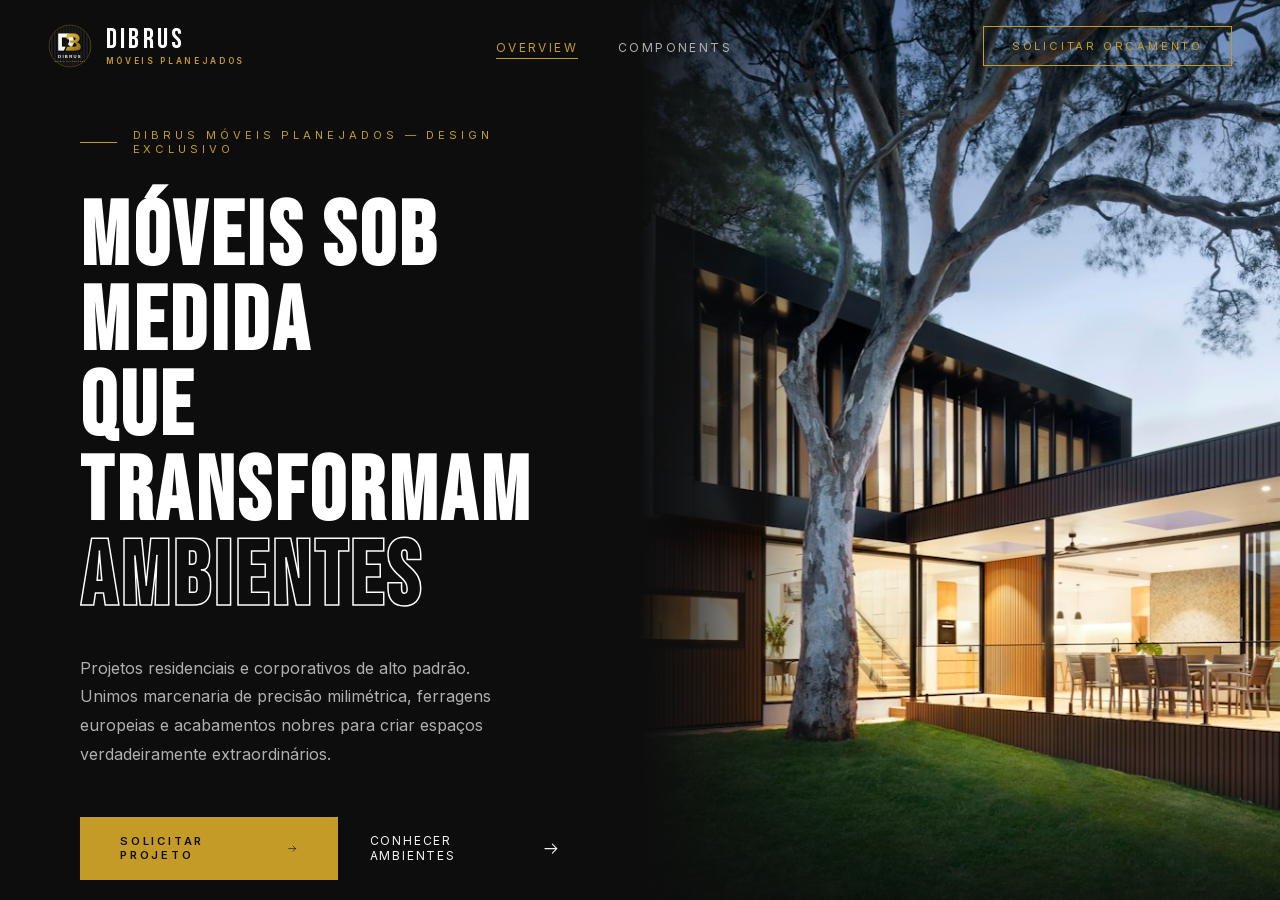
==== index.html @ da1effb1 "Configura index.html e vercel.json para hospedagem na Vercel" ====
<!DOCTYPE html>
<html lang="en">
<head>
<meta charset="utf-8">
<meta name="viewport" content="width=device-width, initial-scale=1.0">
<title>Dibrus Móveis Planejados — Design System</title>
<!-- preview capture: the Overview frame reports once its hero intro has settled
     (tag, title lines, lead and actions fade up by load + 2.5 s; hero photo revealed) -->
<meta name="preview-ready-selector" content="body.ds-overview-ready">
<meta name="preview-ready-after-ms" content="300">
<!-- the Overview's own stylesheets and runtime: Bebas Neue + Playfair Display + Inter,
     the page's styles.css (tokens, nav, sections) and the Iconify runtime -->
<link href="https://fonts.googleapis.com" rel="preconnect">
<link crossorigin="" href="https://fonts.gstatic.com" rel="preconnect">
<link rel="stylesheet" href="assets/overview/assets/css2_13ddf91fdf43.css">
<link rel="stylesheet" href="assets/overview/assets/css/styles.css">
<script src="assets/overview/assets/iconify_654a1ef798a3.js"></script>
<style>
/* ================================================================ catalog shell
   Routing and layout only. The navbar is the Overview's own .nav (styles.css), drawn over the
   frame exactly where the page's fixed nav sits; it takes .scrolled at the page's own 80px. */
html, body { height: 100%; }
body { overflow: hidden; }
#overview-frame { position: fixed; inset: 0; width: 100%; height: 100%; border: 0; display: block; z-index: 0; background: var(--black); }
#ds-nav .nav-links a.is-on { color: var(--gold); }
#ds-nav .nav-links a.is-on::after { width: 100%; }
#ds-nav [aria-disabled="true"] { opacity: .35; pointer-events: none; }
/* the page swaps its link row for a hamburger under 768px; the catalog keeps its two views visible */
@media (max-width: 768px) {
  #ds-nav .nav-links { display: flex; gap: 1.5rem; }
}
@media (max-width: 480px) {
  #ds-nav, #ds-nav.scrolled { padding-left: 1.25rem; padding-right: 1.25rem; }
  #ds-nav .nav-links { gap: 1.1rem; }
  #ds-nav .nav-links a { letter-spacing: .14em; }
}

/* ------------------------------------------------------------ components view
   Scoped to the Components view; the Overview frame is untouched (parked, hidden, behind it).
   Ground: the page's own body (--black) — its principal background; the page has no animated one. */
#view-components { position: fixed; top: var(--ds-navh, 67px); left: 0; right: 0; bottom: 0; z-index: 10; display: none; background: var(--black); }
body.is-components #view-components { display: grid; grid-template-columns: 248px minmax(0, 1fr); }
body.is-components #overview-frame { visibility: hidden; }

/* sidebar: its own dark glass (the scrolled nav's surface) so labels stay legible over any specimen */
#ds-side { position: relative; z-index: 3; min-height: 0; overflow-y: auto; padding: 40px 20px 40px 32px; display: flex; flex-direction: column; gap: 2px;
  background: rgba(13, 13, 13, 0.95); -webkit-backdrop-filter: blur(20px); backdrop-filter: blur(20px);
  border-right: 1px solid rgba(197, 155, 39, 0.1); scrollbar-width: none; }
#ds-side::-webkit-scrollbar { display: none; }
#ds-side .section-tag { margin-bottom: 22px; }
#ds-side a { display: flex; align-items: baseline; gap: 14px; padding: 9px 0; font-size: .7rem; letter-spacing: .2em; text-transform: uppercase;
  color: var(--white-dim); transition: color .3s ease; }
#ds-side a b { font-weight: 400; color: var(--gray-light); font-variant-numeric: tabular-nums; transition: color .3s ease; }
#ds-side a:hover, #ds-side a.is-current, #ds-side a:hover b, #ds-side a.is-current b { color: var(--gold); }

#ds-main { position: relative; min-width: 0; min-height: 0; overflow-y: auto; overflow-x: hidden; padding: 56px clamp(20px, 3.6vw, 56px) 160px; }
#ds-main > .ds-group { max-width: 1180px; }
.ds-group { padding-bottom: 120px; }
.ds-head { margin-bottom: 44px; padding-bottom: 28px; border-bottom: 1px solid rgba(197, 155, 39, 0.15); }
.ds-head .section-title { margin-bottom: 0; }
.ds-sub { display: flex; margin: 56px 0 22px; }
.ds-head + .ds-sub { margin-top: 0; }
.ds-spec { margin: 0 0 64px; }
.ds-spec:last-child { margin-bottom: 0; }
.ds-spec > h3 { margin: 0 0 18px; font-family: var(--display); font-size: 1.3rem; font-weight: 400; letter-spacing: .1em; color: var(--white); }
.ds-meta { display: block; margin-top: 14px; font: 400 11.5px/1.6 ui-monospace, SFMono-Regular, Menlo, monospace; color: var(--gray-light); overflow-wrap: anywhere; }
.ds-meta b { font-weight: 500; color: var(--white-dim); }
.ds-note { margin-top: 8px; max-width: 78ch; font-size: 13px; line-height: 1.65; color: var(--gray-light); }
.ds-note code { font: 11.5px ui-monospace, SFMono-Regular, Menlo, monospace; color: var(--white-dim); }
.ds-row { display: flex; flex-wrap: wrap; align-items: center; gap: 24px 36px; }
.ds-row.ds-top { align-items: flex-start; }
.ds-cell { display: flex; flex-direction: column; align-items: flex-start; gap: 14px; min-width: 0; }
.ds-cell > small { font-size: .6rem; letter-spacing: .25em; text-transform: uppercase; color: var(--gray-light); }
.ds-w-xs { width: 100%; max-width: 300px; }
.ds-w-sm { width: 100%; max-width: 420px; }
.ds-w-md { width: 100%; max-width: 580px; }
.ds-replay { margin-top: 26px; }
.ds-live { position: relative; }

/* specimen contexts: the page's fixed layers are placed inside their specimen box */
#ds-main .nav { position: absolute; z-index: 2; }
#ds-main .mobile-nav { position: absolute; z-index: 1; }
.ds-fit { width: 100vw; }                                   /* zoomed to the column by script */
.ds-herostage { position: relative; }
.ds-navstage { position: relative; height: 150px; overflow: hidden; background: var(--black); box-shadow: inset 0 0 0 1px rgba(197, 155, 39, 0.1); }
.ds-navstage > img { position: absolute; inset: 0; width: 100%; height: 100%; object-fit: cover; }
.ds-barstage { position: relative; background: var(--black); box-shadow: inset 0 0 0 1px rgba(197, 155, 39, 0.1); }
#ds-main .ds-barstage > .nav { position: relative; }
.ds-still, .ds-still * { opacity: 1 !important; transform: none !important; animation: none !important; }
.ds-hold, .ds-hold * { animation-play-state: paused !important; }
.ds-flow { position: static !important; transform: none !important; inset: auto !important; }
.ds-bare { opacity: 1 !important; visibility: visible !important; display: block !important; background: none !important; }

/* typography: role | live sample | declared size */
.ds-type { display: grid; grid-template-columns: 200px minmax(0, 1fr) 210px; gap: 28px; align-items: center; padding: 26px 0; border-top: 1px solid rgba(197, 155, 39, 0.1); }
.ds-type:first-child { border-top: 0; padding-top: 0; }
.ds-type:last-child { border-bottom: 1px solid rgba(197, 155, 39, 0.1); }
.ds-type .role { font-size: 13px; font-weight: 600; color: var(--white); }
.ds-type .face { margin-top: 4px; font-size: 12.5px; line-height: 1.45; color: var(--gray-light); }
.ds-type .ds-meta { margin-top: 6px; font-size: 10.5px; }
.ds-type .sample { min-width: 0; overflow-wrap: anywhere; }
.ds-type .sample > * { margin: 0 !important; }
.ds-type .sample .nav-links, #ds-main .ds-linkstates .nav-links { display: flex; }
.ds-type .sample .marquee-item { padding: 0; }
.ds-type .sample .about-accent { display: block; }
#ds-main .ds-type [data-fit] { font-size: clamp(3rem, 7vw, 7rem); line-height: 1; }
.ds-type .sizes { text-align: right; font: 400 11.5px/1.6 ui-monospace, SFMono-Regular, Menlo, monospace; color: var(--white-dim); }

/* colors: live chip on its surface + label, value, token, use */
.ds-colors { display: grid; grid-template-columns: repeat(auto-fill, minmax(260px, 1fr)); gap: 22px 28px; }
.ds-sw { display: grid; grid-template-columns: 76px minmax(0, 1fr); gap: 14px; align-items: start; }
.ds-chip { position: relative; height: 76px; overflow: hidden; display: grid; place-items: center; background: var(--black); box-shadow: inset 0 0 0 1px rgba(197, 155, 39, 0.15); }
.ds-chip::after { content: ""; position: absolute; inset: 0; box-shadow: inset 0 0 0 1px rgba(197, 155, 39, 0.15); pointer-events: none; }
.ds-chip .fill { position: absolute; inset: 0; }
.ds-chip .edge { position: absolute; inset: 18px; }
.ds-chip img { position: absolute; inset: 0; width: 100%; height: 100%; object-fit: cover; }
.ds-chip .aa { position: relative; font-family: var(--display); font-size: 34px; line-height: 1; letter-spacing: .04em; }
.ds-sw strong, .ds-fam > strong { display: block; font-size: 13px; font-weight: 600; color: var(--white); }
.ds-sw code { display: block; margin-top: 3px; font: 11px/1.5 ui-monospace, SFMono-Regular, Menlo, monospace; color: var(--white-dim); overflow-wrap: anywhere; }
.ds-sw code.tok { color: var(--gold); }
.ds-sw p { margin-top: 4px; font-size: 12px; line-height: 1.5; color: var(--gray-light); }
.ds-fam { margin-bottom: 30px; }
.ds-fam > strong { margin-bottom: 12px; }
.ds-states { display: grid; grid-template-columns: repeat(auto-fill, minmax(170px, 1fr)); gap: 16px; }
.ds-state { display: flex; flex-direction: column; gap: 6px; min-width: 0; }
.ds-state small { font-size: .6rem; letter-spacing: .25em; text-transform: uppercase; color: var(--gray-light); }
.ds-state code { font: 11px/1.5 ui-monospace, SFMono-Regular, Menlo, monospace; color: var(--white-dim); overflow-wrap: anywhere; }
.ds-state .ds-chip { height: 84px; }

/* backgrounds */
.ds-window { height: 300px; box-shadow: inset 0 0 0 1px rgba(197, 155, 39, 0.15); }
#ds-main .ds-bgspec { position: relative; height: 380px !important; min-height: 0 !important; padding: 0 !important; margin: 0; overflow: hidden !important; }

/* surfaces */
#ds-main .ds-tiles .service-card { height: 150px; }

/* icons: five to a row, identifier under each, source size and colour */
.ds-icons { display: grid; grid-template-columns: repeat(5, minmax(0, 1fr)); gap: 36px 18px; }
.ds-icon { display: flex; flex-direction: column; align-items: center; gap: 14px; text-align: center; min-width: 0; }
.ds-icon .stage-i { height: 48px; display: grid; place-items: center; }
.ds-icon code { font: 11px/1.45 ui-monospace, SFMono-Regular, Menlo, monospace; color: var(--white-dim); overflow-wrap: anywhere; }
.ds-icon code i { display: block; margin-top: 2px; font-style: normal; color: var(--gray-light); }

/* motion */
.ds-ease { display: grid; grid-template-columns: repeat(2, minmax(0, 1fr)); gap: 0 32px; }
.ds-ease > div { display: grid; grid-template-columns: 64px minmax(0, 1fr); gap: 18px; align-items: center; padding: 20px 0; border-top: 1px solid rgba(197, 155, 39, 0.1); }
.ds-ease svg { width: 64px; height: 64px; overflow: visible; }
.ds-ease strong { display: block; font-size: 13px; font-weight: 600; color: var(--white); }
.ds-ease code { display: block; margin-top: 3px; font: 11px/1.5 ui-monospace, SFMono-Regular, Menlo, monospace; color: var(--gold); overflow-wrap: anywhere; }
.ds-ease p { margin-top: 4px; font-size: 12px; line-height: 1.5; color: var(--gray-light); }
.ds-revealstage { padding: 40px 0 8px; border-top: 1px solid rgba(197, 155, 39, 0.1); }

/* forced states: the source's own :hover / :focus declarations, pinned for comparison */
#ds-main .btn-primary.ds-hover::before { transform: translateX(0); }
#ds-main .btn-outline.ds-hover { color: var(--gold); }
#ds-main .btn-outline.ds-hover .iconify { transform: translateX(4px); }
#ds-main .nav-cta.ds-hover { background: var(--gold); color: var(--black); }
#ds-main .btn-submit.ds-hover { background: var(--gold-dark); }
#ds-main .footer-socials a.ds-hover { border-color: var(--gold); color: var(--gold); background: rgba(197, 155, 39, 0.05); }
#ds-main .team-card-socials a.ds-hover { color: var(--gold); }
#ds-main .nav-links a.ds-hover { color: var(--gold); }
#ds-main .nav-links a.ds-hover::after { width: 100%; }
#ds-main .form-group input.ds-focus { border-bottom-color: var(--gold); }

/* navigation */
#ds-main .ds-burger .nav-hamburger { display: flex; }
.ds-phone { position: relative; width: 100%; max-width: 360px; height: 560px; overflow: hidden; background: var(--black); box-shadow: inset 0 0 0 1px rgba(197, 155, 39, 0.15); }
/* the page's own <=768px rules, applied inside the phone frame */
#ds-main .ds-phone .nav { padding: 1.25rem 1.5rem; }
#ds-main .ds-phone .nav-links, #ds-main .ds-phone .nav-cta { display: none; }
#ds-main .ds-phone .nav-hamburger { display: flex; }
#ds-main .ds-phone .mobile-nav a { font-size: 2rem; }

/* cards, data, media */
.ds-teamground { background: var(--black-light); padding: 40px; }
#ds-main .ds-stack { padding-top: 2rem; }
#ds-main .ds-framed { padding: 0 20px 20px 0; }
#ds-main .ds-bleed { margin-left: calc(-1 * clamp(20px, 3.6vw, 56px)); margin-right: calc(-1 * clamp(20px, 3.6vw, 56px)); }

@media (max-width: 1100px) {
  .ds-type { grid-template-columns: 170px minmax(0, 1fr); }
  .ds-type .sizes { grid-column: 2; text-align: left; }
}
@media (max-width: 767px) {
  body.is-components #view-components { grid-template-columns: minmax(0, 1fr); grid-template-rows: auto minmax(0, 1fr); }
  #ds-side { flex-direction: row; align-items: center; gap: 22px; overflow-x: auto; overflow-y: hidden; padding: 14px 16px;
    border-right: 0; border-bottom: 1px solid rgba(197, 155, 39, 0.1); }
  #ds-side .section-tag { display: none; }
  #ds-side a { flex: 0 0 auto; padding: 2px 0; white-space: nowrap; }
  #ds-main { padding: 32px 16px 120px; }
  #ds-main .ds-bleed { margin-left: -16px; margin-right: -16px; }
  .ds-group { padding-bottom: 88px; }
  .ds-type { grid-template-columns: minmax(0, 1fr); gap: 10px; }
  .ds-type .sizes { grid-column: auto; }
  .ds-colors { grid-template-columns: minmax(0, 1fr); }
  .ds-icons { grid-template-columns: repeat(3, minmax(0, 1fr)); }
  .ds-ease { grid-template-columns: minmax(0, 1fr); }
  .ds-window { height: 220px; }
  #ds-main .ds-bgspec { height: 260px !important; }
  .ds-teamground { padding: 24px 16px; }
}
</style>
</head>
<body>

<!-- navigation: the Overview's own .nav (logo, link row, CTA); its links route the two views -->
<nav class="nav" id="ds-nav">
<a class="nav-logo" href="#overview" data-ds-goto="">
<img src="assets/overview/assets/images/dibrus-emblem.svg" alt="Dibrus Logo" class="nav-logo-emblem"/>
<span class="nav-logo-text">
<span class="nav-logo-title">DIBRUS</span>
<span class="nav-logo-sub">Móveis Planejados</span>
</span>
</a>
<ul class="nav-links">
<li><a class="ds-link" id="nav-overview" href="#overview">Overview</a></li>
<li><a class="ds-link" id="nav-components" href="#components">Components</a></li>
</ul>
<a class="nav-cta" href="#overview" data-ds-goto="booking">Solicitar Orçamento</a>
</nav>

<iframe id="overview-frame" title="Overview" src="assets/overview/design-system.html"></iframe>

<div id="view-components">
<aside id="ds-side">
<div class="section-tag"><span class="section-tag-line"></span><span class="section-tag-text">Components</span></div>
<a href="#components-typography"><b>01</b>Typography</a>
<a href="#components-colors"><b>02</b>Colors</a>
<a href="#components-backgrounds"><b>03</b>Backgrounds</a>
<a href="#components-surfaces"><b>04</b>Surfaces</a>
<a href="#components-icons"><b>05</b>Icons</a>
<a href="#components-motion"><b>06</b>Motion</a>
<a href="#components-actions"><b>07</b>Actions</a>
<a href="#components-navigation"><b>08</b>Navigation</a>
<a href="#components-forms"><b>09</b>Inputs and forms</a>
<a href="#components-cards"><b>10</b>Cards</a>
<a href="#components-data"><b>11</b>Data display</a>
<a href="#components-media"><b>12</b>Media</a>
<a href="#components-content"><b>13</b>Content groups</a>
</aside>
<main id="ds-main">

<!-- ============================================================ 01 typography -->
<section class="ds-group" id="components-typography">
<div class="ds-head"><div class="section-tag"><span class="section-tag-line"></span><span class="section-tag-text">Foundations · 01</span></div><h2 class="section-title">TYPOGRAPHY</h2></div>
<div class="ds-types">
<div class="ds-type"><div><div class="role">Watermark wide</div><div class="face">Bebas Neue · 400</div><code class="ds-meta">.testimonial-bg-text · rgba(197,155,39,.03)</code></div><div class="sample"><div class="testimonial-bg-text ds-flow" data-fit>DIBRUS</div></div><div class="sizes">20vw | 25vw | 30vw</div></div>
<div class="ds-type"><div><div class="role">Watermark</div><div class="face">Bebas Neue · 400</div><code class="ds-meta">.about-accent · rgba(197,155,39,.06)</code></div><div class="sample"><div class="about-accent ds-flow">DB</div></div><div class="sizes">10rem</div></div>
<div class="ds-type"><div><div class="role">Display 1</div><div class="face">Bebas Neue · 400</div><code class="ds-meta">.hero-title span · line-height .95 · tracking .04em</code></div><div class="sample"><h1 class="hero-title ds-still"><span>DIBRUS MÓVEIS</span></h1></div><div class="sizes">clamp(3.5rem, 7vw, 7rem) | clamp(2.2rem, 10vw, 2.8rem) | 2rem</div></div>
<div class="ds-type"><div><div class="role">Display outline</div><div class="face">Bebas Neue · 400 · stroke</div><code class="ds-meta">.hero-title .title-stroke · -webkit-text-stroke 1.5px var(--white)</code></div><div class="sample"><h1 class="hero-title ds-still"><span class="title-stroke">PLANEJADOS</span></h1></div><div class="sizes">clamp(3.5rem, 7vw, 7rem) | clamp(2.2rem, 10vw, 2.8rem) | 2rem</div></div>
<div class="ds-type"><div><div class="role">Heading 1</div><div class="face">Bebas Neue · 400 + Playfair Display italic · 400</div><code class="ds-meta">.section-title · .italic</code></div><div class="sample"><h2 class="section-title">LOREM <span class="italic">Ipsum</span> DOLOR</h2></div><div class="sizes">clamp(2.5rem, 4vw, 4rem) | clamp(2rem, 6vw, 3rem) | 1.8rem | 1.6rem</div></div>
<div class="ds-type"><div><div class="role">Menu link</div><div class="face">Bebas Neue · 400</div><code class="ds-meta">.mobile-nav a · tracking .15em · --white-dim</code></div><div class="sample"><div class="mobile-nav ds-flow ds-bare"><a href="#about">Nossa História</a></div></div><div class="sizes">2.5rem | 2rem | 1.6rem</div></div>
<div class="ds-type"><div><div class="role">Numeral</div><div class="face">Bebas Neue · 400</div><code class="ds-meta">.stat-number · --gold</code></div><div class="sample"><div class="stat-number">15K+</div></div><div class="sizes">2.8rem | 2.2rem</div></div>
<div class="ds-type"><div><div class="role">Footer wordmark</div><div class="face">Bebas Neue · 400</div><code class="ds-meta">.footer-brand-name · .gold · tracking .1em</code></div><div class="sample"><div class="footer-brand-name"><img src="assets/overview/assets/images/dibrus-emblem.svg" alt="Dibrus Logo" class="nav-logo-emblem"/><span class="nav-logo-text"><span class="nav-logo-title">DIBRUS</span><span class="nav-logo-sub">Móveis Planejados</span></span></div></div><div class="sizes">2rem | 1.6rem</div></div>
<div class="ds-type"><div><div class="role">Wordmark</div><div class="face">Bebas Neue · 400 + Playfair Display italic · 400</div><code class="ds-meta">.nav-logo</code></div><div class="sample"><a class="nav-logo" href="#"><img src="assets/overview/assets/images/dibrus-emblem.svg" alt="Dibrus Logo" class="nav-logo-emblem"/><span class="nav-logo-text"><span class="nav-logo-title">DIBRUS</span><span class="nav-logo-sub">Móveis Planejados</span></span></a></div><div class="sizes">1.8rem | 1.4rem | 1.2rem</div></div>
<div class="ds-type"><div><div class="role">Price</div><div class="face">Bebas Neue · 400</div><code class="ds-meta">.service-price · --gold</code></div><div class="sample"><span class="service-price">R$ 45</span></div><div class="sizes">1.6rem | 1.3rem</div></div>
<div class="ds-type"><div><div class="role">Quote</div><div class="face">Playfair Display · italic 400</div><code class="ds-meta">.testimonial-quote · line-height 1.8 · --white-dim</code></div><div class="sample"><p class="testimonial-quote">"Lorem ipsum dolor sit amet, consectetur adipiscing elit -- sed do eiusmod tempor."</p></div><div class="sizes">1.5rem | 1.15rem | 1rem | 0.9rem</div></div>
<div class="ds-type"><div><div class="role">Card title</div><div class="face">Bebas Neue · 400</div><code class="ds-meta">.service-name · tracking .1em</code></div><div class="sample"><h3 class="service-name">LOREM IPSUM</h3></div><div class="sizes">1.4rem | 1.2rem</div></div>
<div class="ds-type"><div><div class="role">Name</div><div class="face">Bebas Neue · 400</div><code class="ds-meta">.team-card-name · tracking .1em</code></div><div class="sample"><div class="team-card-name">LOREM IPSUM</div></div><div class="sizes">1.3rem</div></div>
<div class="ds-type"><div><div class="role">Ticker</div><div class="face">Bebas Neue · 400 · uppercase</div><code class="ds-meta">.marquee-item span · tracking .2em · --gray</code></div><div class="sample"><div class="marquee-item"><span>Lorem Ipsum</span></div></div><div class="sizes">1.3rem | 1rem | 0.85rem</div></div>
<div class="ds-type"><div><div class="role">Caption title</div><div class="face">Bebas Neue · 400</div><code class="ds-meta">.gallery-overlay-text · .testimonial-author-name · tracking .15em</code></div><div class="sample"><div class="testimonial-author-name">LOREM IPSUM</div></div><div class="sizes">1.1rem</div></div>
<div class="ds-type"><div><div class="role">Column title</div><div class="face">Bebas Neue · 400</div><code class="ds-meta">.footer-col-title · tracking .15em</code></div><div class="sample"><div class="footer-col-title">LOREM IPSUM</div></div><div class="sizes">1rem | 0.9rem</div></div>
<div class="ds-type"><div><div class="role">Lead</div><div class="face">Inter · 400</div><code class="ds-meta">.hero-desc · line-height 1.8 · --gray-light</code></div><div class="sample"><p class="hero-desc ds-still">Condensed Bebas Neue capitals, gold Playfair italics and warm, desaturated photography on near-black.</p></div><div class="sizes">1rem | 0.9rem | 0.85rem</div></div>
<div class="ds-type"><div><div class="role">Text 1</div><div class="face">Inter · 400</div><code class="ds-meta">.about-text · line-height 1.9 · --gray-light</code></div><div class="sample"><p class="about-text">Lorem ipsum dolor sit amet, consectetur adipiscing elit, sed do eiusmod tempor incididunt ut labore et dolore magna aliqua.</p></div><div class="sizes">0.95rem | 0.9rem</div></div>
<div class="ds-type"><div><div class="role">Text 2</div><div class="face">Inter · 400</div><code class="ds-meta">.service-desc · .footer-brand-desc · --gray</code></div><div class="sample"><p class="service-desc">Lorem ipsum dolor sit amet consectetur, adipiscing elit sed do eiusmod tempor.</p></div><div class="sizes">0.85rem | 0.8rem</div></div>
<div class="ds-type"><div><div class="role">Nav link</div><div class="face">Inter · 400 · uppercase</div><code class="ds-meta">.nav-links a · tracking .2em · --gray-light</code></div><div class="sample"><ul class="nav-links"><li><a href="#about">Nossa História</a></li></ul></div><div class="sizes">0.75rem</div></div>
<div class="ds-type"><div><div class="role">Legal</div><div class="face">Inter · 400</div><code class="ds-meta">.footer-bottom p · tracking .1em · --gray</code></div><div class="sample"><div class="footer-bottom" style="border:0;padding:0"><p>2025 BLADE &amp; CO. Todos os direitos reservados.</p></div></div><div class="sizes">0.75rem | 0.65rem</div></div>
<div class="ds-type"><div><div class="role">Button</div><div class="face">Inter · 600 · uppercase</div><code class="ds-meta">.btn-primary · tracking .25em</code></div><div class="sample"><a class="btn-primary" href="#booking">
<span>Lorem Ipsum Dolor</span>
<svg aria-hidden="true" class="iconify iconify--solar" data-icon="solar:arrow-right-linear" height="1em" role="img" viewBox="0 0 24 24" width="1em" xmlns="http://www.w3.org/2000/svg"><path d="M4 12h16m0 0l-6-6m6 6l-6 6" fill="none" stroke="currentColor" stroke-linecap="round" stroke-linejoin="round" stroke-width="1.5"/></svg>
</a></div><div class="sizes">0.7rem | 0.65rem</div></div>
<div class="ds-type"><div><div class="role">Eyebrow</div><div class="face">Inter · 400 · uppercase</div><code class="ds-meta">.hero-tag-text · tracking .35em · --gold</code></div><div class="sample"><div class="hero-tag ds-still"><span class="hero-tag-line"></span><span class="hero-tag-text">Lorem Ipsum -- Dolor Sit Amet</span></div></div><div class="sizes">0.7rem | 0.6rem</div></div>
<div class="ds-type"><div><div class="role">Meta</div><div class="face">Inter · 400 · uppercase</div><code class="ds-meta">.team-card-role · .stat-label · .service-duration · tracking .2em</code></div><div class="sample"><div class="team-card-role">Lorem &amp; Ipsum Dolor</div></div><div class="sizes">0.7rem | 0.6rem</div></div>
<div class="ds-type"><div><div class="role">Section tag</div><div class="face">Inter · 400 · uppercase</div><code class="ds-meta">.section-tag-text · tracking .35em · --gold</code></div><div class="sample"><div class="section-tag"><span class="section-tag-line"></span><span class="section-tag-text">Lorem Ipsum</span></div></div><div class="sizes">0.65rem | 0.6rem</div></div>
<div class="ds-type"><div><div class="role">Form label</div><div class="face">Inter · 400 · uppercase</div><code class="ds-meta">.form-group label · tracking .25em · --gray-light</code></div><div class="sample"><div class="form-group"><label>Nome</label></div></div><div class="sizes">0.65rem | 0.6rem</div></div>
</div>
<p class="ds-note">Only Bebas Neue 400, Inter 400 / 600 and Playfair Display italic 400 are rendered by the page (all local <code>.woff2</code> via <code>css2_13ddf91fdf43.css</code>). The wide watermark is scaled to the column here; the right column lists the declared sizes, widest viewport first.</p>
</section>

<!-- ============================================================ 02 colors -->
<section class="ds-group" id="components-colors">
<div class="ds-head"><div class="section-tag"><span class="section-tag-line"></span><span class="section-tag-text">Foundations · 02</span></div><h2 class="section-title">COLORS</h2></div>

<div class="section-tag ds-sub"><span class="section-tag-line"></span><span class="section-tag-text">Brand and Accent</span></div>
<div class="ds-colors">
<div class="ds-sw"><div class="ds-chip"><span class="fill" style="background:var(--gold)"></span></div><div><strong>Gold</strong><code>#C59B27</code><code class="tok">--gold</code><p>Primary buttons, eyebrows, italic accents, prices, icons, marquee dots</p></div></div>
<div class="ds-sw"><div class="ds-chip"><span class="fill" style="background:var(--gold-dark)"></span></div><div><strong>Gold deep</strong><code>#A67F1A</code><code class="tok">--gold-dark</code><p>Primary-button hover sweep, submit hover</p></div></div>
</div>

<div class="section-tag ds-sub"><span class="section-tag-line"></span><span class="section-tag-text">Surfaces</span></div>
<div class="ds-colors">
<div class="ds-sw"><div class="ds-chip"><span class="fill" style="background:var(--black)"></span></div><div><strong>Page ground</strong><code>#0D0D0D</code><code class="tok">--black</code><p>Body, service cards, mobile menu, image mats, select options</p></div></div>
<div class="ds-sw"><div class="ds-chip"><span class="fill" style="background:var(--black-light)"></span></div><div><strong>Section ground</strong><code>#161616</code><code class="tok">--black-light</code><p>Team section</p></div></div>
<div class="ds-sw"><div class="ds-chip"><img alt="" src="assets/overview/assets/photo-1622286342621-4bd786c244_49252f554553.avif"><span class="fill" style="top:22px;bottom:22px;background:rgba(13,13,13,0.95);-webkit-backdrop-filter:blur(20px);backdrop-filter:blur(20px);border-bottom:1px solid rgba(197,155,39,0.1)"></span></div><div><strong>Nav glass</strong><code>rgba(13, 13, 13, 0.95) · blur(20px)</code><p>.nav.scrolled, past 80px of scroll</p></div></div>
</div>

<div class="section-tag ds-sub"><span class="section-tag-line"></span><span class="section-tag-text">Text and Icons</span></div>
<div class="ds-colors">
<div class="ds-sw"><div class="ds-chip"><span class="aa" style="color:var(--white)">Aa</span></div><div><strong>Primary text</strong><code>#FFFFFF</code><code class="tok">--white</code><p>Headings, logo, names, input text</p></div></div>
<div class="ds-sw"><div class="ds-chip"><span class="aa" style="color:var(--white-dim)">Aa</span></div><div><strong>Soft text</strong><code>#F4F3EF</code><code class="tok">--white-dim</code><p>Quotes, text link CTA, mobile menu links</p></div></div>
<div class="ds-sw"><div class="ds-chip"><span class="aa" style="color:var(--gray-light)">Aa</span></div><div><strong>Secondary text</strong><code>#B0B0B0</code><code class="tok">--gray-light</code><p>Lead and body copy, nav links, form labels, social glyphs</p></div></div>
<div class="ds-sw"><div class="ds-chip"><span class="aa" style="color:var(--gray)">Aa</span></div><div><strong>Muted text</strong><code>#888888</code><code class="tok">--gray</code><p>Card copy, marquee, stat labels, placeholders, footer</p></div></div>
<div class="ds-sw"><div class="ds-chip"><span class="aa" style="color:var(--gold)">Aa</span></div><div><strong>Accent text and icons</strong><code>#C59B27</code><code class="tok">--gold</code><p>Italic title words, roles, eyebrows, service and contact icons</p></div></div>
<div class="ds-sw"><div class="ds-chip"><span class="aa" style="color:transparent;-webkit-text-stroke:1.5px var(--white)">Aa</span></div><div><strong>Outline text</strong><code>transparent · stroke 1.5px #FFFFFF</code><p>.title-stroke, third hero title line</p></div></div>
</div>

<div class="section-tag ds-sub"><span class="section-tag-line"></span><span class="section-tag-text">Borders</span></div>
<div class="ds-colors">
<div class="ds-sw"><div class="ds-chip"><span class="edge" style="inset:18px 0 auto 0;border-top:1px solid rgba(197,155,39,0.1)"></span><span class="edge" style="inset:auto 0 18px 0;border-bottom:1px solid rgba(197,155,39,0.1)"></span></div><div><strong>Hairline</strong><code>rgba(197, 155, 39, 0.1)</code><p>Marquee band, service grid gaps, price rows, footer rules, scrolled nav</p></div></div>
<div class="ds-sw"><div class="ds-chip"><span class="edge" style="inset:auto 10px 30px 10px;border-top:1px solid rgba(197,155,39,0.15)"></span></div><div><strong>Divider</strong><code>rgba(197, 155, 39, 0.15)</code><p>Top rule of the stats row</p></div></div>
<div class="ds-sw"><div class="ds-chip"><span class="edge" style="border:1px solid rgba(197,155,39,0.2)"></span></div><div><strong>Field and square</strong><code>rgba(197, 155, 39, 0.2)</code><p>Input underline, footer social squares</p></div></div>
<div class="ds-sw"><div class="ds-chip"><span class="edge" style="border:1px solid var(--gold)"></span></div><div><strong>Gold line</strong><code>1px solid #C59B27</code><code class="tok">--gold</code><p>Nav CTA, booking frame, pager dots, focused field, tag lines</p></div></div>
<div class="ds-sw"><div class="ds-chip"><img alt="" src="assets/overview/assets/photo-1503951914875-452162b0f3_6a26d7b8dbf9.avif"><span class="edge" style="inset:26px 10px 10px 26px;border:5px solid var(--black);background:#1a1a1a url(assets/overview/assets/photo-1599351431202-1e0f013789_d9786b1e3f2f.avif) center/cover"></span></div><div><strong>Image mat</strong><code>5px solid #0D0D0D</code><code class="tok">--black</code><p>Secondary photo of the about image stack</p></div></div>
</div>

<div class="section-tag ds-sub"><span class="section-tag-line"></span><span class="section-tag-text">Interactive States</span></div>
<div class="ds-fam"><strong>Primary button · .btn-primary</strong><div class="ds-states">
<div class="ds-state"><div class="ds-chip"><span class="fill" style="background:var(--gold)"></span></div><small>Default</small><code>--gold #C59B27</code></div>
<div class="ds-state"><div class="ds-chip"><span class="fill" style="background:var(--gold)"></span><span class="fill" style="background:var(--gold-dark);right:35%"></span></div><small>Hover</small><code>::before --gold-dark, translateX(-101% → 0)</code></div>
</div></div>
<div class="ds-fam"><strong>Outline CTA · .nav-cta</strong><div class="ds-states">
<div class="ds-state"><div class="ds-chip"><span class="edge" style="inset:24px 18px;border:1px solid var(--gold)"></span><span class="aa" style="font-size:18px;color:var(--gold)">AA</span></div><small>Default</small><code>border + text --gold</code></div>
<div class="ds-state"><div class="ds-chip"><span class="edge" style="inset:24px 18px;background:var(--gold);border:1px solid var(--gold)"></span><span class="aa" style="font-size:18px;color:var(--black)">AA</span></div><small>Hover</small><code>bg --gold · text --black</code></div>
</div></div>
<div class="ds-fam"><strong>Links · .nav-links a · .btn-outline · .footer-col ul a</strong><div class="ds-states">
<div class="ds-state"><div class="ds-chip"><span class="aa" style="font-size:22px;color:var(--gray-light)">AA</span></div><small>Default</small><code>--gray-light · --white-dim · --gray</code></div>
<div class="ds-state"><div class="ds-chip"><span class="aa" style="font-size:22px;color:var(--gold)">AA</span><span class="edge" style="inset:auto 26px 22px 26px;border-top:1px solid var(--gold)"></span></div><small>Hover</small><code>--gold · nav underline width 0 → 100%</code></div>
</div></div>
<div class="ds-fam"><strong>Field · .form-group input / select</strong><div class="ds-states">
<div class="ds-state"><div class="ds-chip"><span class="edge" style="inset:auto 14px 26px 14px;border-bottom:1px solid rgba(197,155,39,0.2)"></span></div><small>Default</small><code>border-bottom rgba(197,155,39,.2)</code></div>
<div class="ds-state"><div class="ds-chip"><span class="edge" style="inset:auto 14px 26px 14px;border-bottom:1px solid var(--gold)"></span></div><small>Focus</small><code>border-bottom-color --gold</code></div>
</div></div>
<div class="ds-fam"><strong>Social square · .footer-socials a</strong><div class="ds-states">
<div class="ds-state"><div class="ds-chip"><span class="edge" style="inset:22px auto auto calc(50% - 20px);width:40px;height:40px;border:1px solid rgba(197,155,39,0.2)"></span></div><small>Default</small><code>border rgba(197,155,39,.2) · --gray-light</code></div>
<div class="ds-state"><div class="ds-chip"><span class="edge" style="inset:22px auto auto calc(50% - 20px);width:40px;height:40px;border:1px solid var(--gold);background:rgba(197,155,39,0.05)"></span></div><small>Hover</small><code>border --gold · bg rgba(197,155,39,.05)</code></div>
</div></div>
<div class="ds-fam"><strong>Pager dot · .testimonial-dot</strong><div class="ds-states">
<div class="ds-state"><div class="ds-chip"><span class="edge" style="inset:auto;position:relative;width:8px;height:8px;border-radius:50%;border:1px solid var(--gold)"></span></div><small>Default</small><code>1px --gold ring</code></div>
<div class="ds-state"><div class="ds-chip"><span class="edge" style="inset:auto;position:relative;width:8px;height:8px;border-radius:50%;border:1px solid var(--gold);background:var(--gold);transform:scale(1.2)"></span></div><small>Active</small><code>fill --gold · scale(1.2)</code></div>
</div></div>

<div class="section-tag ds-sub"><span class="section-tag-line"></span><span class="section-tag-text">Overlays</span></div>
<div class="ds-colors">
<div class="ds-sw"><div class="ds-chip"><img alt="" src="assets/overview/assets/photo-1605497788044-5a32c70784_266f9d369e98.avif"><span class="fill" style="background:linear-gradient(to top, rgba(13,13,13,0.8) 0%, transparent 60%)"></span></div><div><strong>Caption fade</strong><code>linear-gradient(to top, rgba(13,13,13,.8) 0%, transparent 60%)</code><p>.gallery-overlay, on hover (always on under 768px)</p></div></div>
<div class="ds-sw"><div class="ds-chip"><img alt="" src="assets/overview/assets/photo-1621605815971-fbc98d6650_2ef33d15070f.avif"><span class="fill" style="background:linear-gradient(to right, var(--black) 0%, transparent 30%), linear-gradient(to top, var(--black) 0%, transparent 20%)"></span></div><div><strong>Hero fade</strong><code>linear-gradient(to right, --black 0%, transparent 30%), linear-gradient(to top, --black 0%, transparent 20%)</code><p>.hero-image::after, joins the photo to the page ground</p></div></div>
<div class="ds-sw"><div class="ds-chip"><span class="fill" style="background:linear-gradient(135deg, rgba(197,155,39,0.08) 0%, transparent 50%)"></span></div><div><strong>Card sheen</strong><code>linear-gradient(135deg, rgba(197,155,39,.08) 0%, transparent 50%)</code><p>.service-card::before, on hover</p></div></div>
<div class="ds-sw"><div class="ds-chip"><img alt="" src="assets/overview/assets/photo-1621605815971-fbc98d6650_df200a8ce972.jpg"><span class="fill" style="background:rgba(197,155,39,0.2)"></span></div><div><strong>Photo tint</strong><code>rgba(197, 155, 39, 0.2)</code><p>.instagram-item::after, on hover</p></div></div>
<div class="ds-sw"><div class="ds-chip"><span class="aa" style="font-size:44px;color:rgba(197,155,39,0.06)">B&amp;C</span></div><div><strong>Watermark ink</strong><code>rgba(197, 155, 39, 0.06) · 0.03</code><p>.about-accent monogram · .testimonial-bg-text word</p></div></div>
</div>
</section>

<!-- ============================================================ 03 backgrounds -->
<section class="ds-group" id="components-backgrounds">
<div class="ds-head"><div class="section-tag"><span class="section-tag-line"></span><span class="section-tag-text">Foundations · 03</span></div><h2 class="section-title">BACKGROUNDS</h2></div>
<article class="ds-spec">
<h3>Page ground</h3>
<div class="ds-window" aria-label="Page ground"></div>
<code class="ds-meta"><b>body</b> { background: var(--black) } · #0D0D0D — flat, and the ground of this whole Components view</code>
<p class="ds-note">The page has no animated or textured background: every section sits on this flat near-black, and imagery carries the atmosphere. This window looks straight through to the view's own ground.</p>
</article>
<article class="ds-spec">
<h3>Section ground · team</h3>
<div class="team ds-bgspec" aria-label="Team section ground"></div>
<code class="ds-meta"><b>.team</b> { background: var(--black-light) } · #161616 — the only section lifted off the page ground</code>
</article>
<article class="ds-spec">
<h3>Hero photo fade</h3>
<div class="hero-image ds-bgspec ds-hold" data-ds-parallax><img alt="Mestre barbeiro em ação" loading="eager" src="assets/overview/assets/photo-1621605815971-fbc98d6650_2ef33d15070f.avif"/></div>
<code class="ds-meta"><b>.hero-image</b> img heroImgReveal 1.8s var(--ease-out-expo) .5s (opacity 0 → 1, scale 1.2 → 1.05) · ::after linear-gradient(to right, --black 0%, transparent 30%), linear-gradient(to top, --black 0%, transparent 20%) · parallax translateY(scroll × .15)</code>
<p class="ds-note">The reveal plays when this specimen first comes into view; scrolling this column drives the page's own hero parallax.</p>
</article>
<article class="ds-spec">
<h3>Watermark backdrop · testimonials</h3>
<section class="testimonials ds-bgspec" aria-label="Watermark backdrop"><div class="testimonial-bg-text">LOREM IPSUM</div></section>
<code class="ds-meta"><b>.testimonial-bg-text</b> 20vw Bebas Neue · rgba(197,155,39,.03) · centred, clipped by the section</code>
<p class="ds-note">Rendered at the source's 3% gold — as faint here as it is on the page.</p>
</article>
</section>

<!-- ============================================================ 04 surfaces -->
<section class="ds-group" id="components-surfaces">
<div class="ds-head"><div class="section-tag"><span class="section-tag-line"></span><span class="section-tag-text">Foundations · 04</span></div><h2 class="section-title">SURFACES</h2></div>
<article class="ds-spec">
<h3>Nav glass</h3>
<div class="ds-live"><div class="ds-fit"><div class="ds-navstage"><img alt="" src="assets/overview/assets/photo-1633681926022-84c23e8cb2_d17fc64bbeff.avif"/><nav class="nav scrolled">
<a class="nav-logo" href="#">DIBRUS <span class="logo-ampersand">MÓVEIS</span> PLANEJADOS</a>
<ul class="nav-links">
<li><a href="#about">Nossa História</a></li>
<li><a href="#services">Serviços</a></li>
<li><a href="#gallery">Galeria</a></li>
<li><a href="#team">Barbeiros</a></li>
<li><a href="#testimonials">Avaliações</a></li>
</ul>
<a class="nav-cta" href="#booking">Lorem Ipsum</a>
<div class="nav-hamburger">
<span></span><span></span><span></span>
</div>
</nav></div></div></div>
<code class="ds-meta"><b>.nav.scrolled</b> rgba(13,13,13,.95) · backdrop-filter blur(20px) · border-bottom 1px rgba(197,155,39,.1) · padding 1rem 3rem</code>
<p class="ds-note">Shown over a photo so the 5% translucency and blur read; on the page it passes over the sections below the hero.</p>
</article>
<article class="ds-spec">
<h3>Tile on hairline grid</h3>
<div class="services-grid ds-tiles"><div class="service-card"></div><div class="service-card"></div><div class="service-card"></div><div class="service-card"></div></div>
<code class="ds-meta"><b>.services-grid</b> gap 1px on rgba(197,155,39,.1) · <b>.service-card</b> --black · hover translateY(-5px) + 135° gold sheen</code>
</article>
</section>

<!-- ============================================================ 05 icons -->
<section class="ds-group" id="components-icons">
<div class="ds-head"><div class="section-tag"><span class="section-tag-line"></span><span class="section-tag-text">Foundations · 05</span></div><h2 class="section-title">ICONS</h2></div>
<div class="ds-icons">
<figure class="ds-icon"><div class="stage-i"><svg style="font-size:2.2rem;color:var(--gold)" aria-hidden="true" class="iconify iconify--solar" data-icon="solar:scissors-bold" height="1em" role="img" viewBox="0 0 24 24" width="1em" xmlns="http://www.w3.org/2000/svg"><path d="M6.654 1.633a.75.75 0 0 0-1.308.735l5.794 10.304l-2.708 4.815a3.751 3.751 0 1 0-.136 3.303L12 14.202l3.704 6.588a3.75 3.75 0 1 0-.136-3.303l-2.708-4.815l5.794-10.304a.75.75 0 0 0-1.308-.735L12 11.142z" fill="currentColor"/></svg></div><code>solar:scissors-bold<i>.service-icon · 2.2rem</i></code></figure>
<figure class="ds-icon"><div class="stage-i"><svg style="font-size:2.2rem;color:var(--gold)" aria-hidden="true" class="iconify iconify--solar" data-icon="solar:fire-bold" height="1em" role="img" viewBox="0 0 24 24" width="1em" xmlns="http://www.w3.org/2000/svg"><path d="M12.832 21.801c3.126-.626 7.168-2.875 7.168-8.69c0-5.291-3.873-8.815-6.658-10.434c-.619-.36-1.342.113-1.342.828v1.828c0 1.442-.606 4.074-2.29 5.169c-.86.559-1.79-.278-1.894-1.298l-.086-.838c-.1-.974-1.092-1.565-1.87-.971C4.461 8.46 3 10.33 3 13.11C3 20.221 8.289 22 10.933 22q.232 0 .484-.015C10.111 21.874 8 21.064 8 18.444c0-2.05 1.495-3.435 2.631-4.11c.306-.18.663.055.663.41v.59c0 .45.175 1.155.59 1.637c.47.546 1.159-.026 1.214-.744c.018-.226.246-.37.442-.256c.641.375 1.46 1.175 1.46 2.473c0 2.048-1.129 2.99-2.168 3.357" fill="currentColor"/></svg></div><code>solar:fire-bold<i>.service-icon · 2.2rem</i></code></figure>
<figure class="ds-icon"><div class="stage-i"><svg style="font-size:2.2rem;color:var(--gold)" aria-hidden="true" class="iconify iconify--solar" data-icon="solar:crown-bold" height="1em" role="img" viewBox="0 0 24 24" width="1em" xmlns="http://www.w3.org/2000/svg"><path d="m20.092 14.326l.193-1.894c.103-1.011.17-1.678.117-2.099h.02c.871 0 1.578-.746 1.578-1.666S21.293 7 20.421 7s-1.579.746-1.579 1.667c0 .416.145.797.384 1.089c-.343.223-.792.695-1.468 1.405c-.52.547-.78.82-1.07.863a.84.84 0 0 1-.473-.07c-.268-.124-.447-.462-.804-1.139L13.527 7.25c-.22-.417-.405-.766-.572-1.047c.683-.368 1.15-1.117 1.15-1.98C14.105 2.994 13.163 2 12 2s-2.105.995-2.105 2.222c0 .864.467 1.613 1.15 1.98c-.167.282-.351.631-.572 1.048L8.59 10.816c-.358.676-.537 1.014-.805 1.139a.84.84 0 0 1-.473.07c-.29-.043-.55-.317-1.07-.864c-.676-.71-1.125-1.182-1.468-1.405c.24-.292.384-.673.384-1.09C5.158 7.747 4.45 7 3.578 7C2.708 7 2 7.746 2 8.667c0 .92.707 1.666 1.579 1.666h.019c-.054.42.014 1.088.117 2.099l.193 1.894c.107 1.051.196 2.051.306 2.952h15.572c.11-.9.199-1.901.306-2.952M10.855 22h2.29c2.985 0 4.478 0 5.474-.94c.434-.412.71-1.152.908-2.116H4.473c.198.964.473 1.704.908 2.115C6.377 22 7.87 22 10.855 22" fill="currentColor"/></svg></div><code>solar:crown-bold<i>.service-icon · 2.2rem</i></code></figure>
<figure class="ds-icon"><div class="stage-i"><svg style="font-size:2.2rem;color:var(--gold)" aria-hidden="true" class="iconify iconify--solar" data-icon="solar:star-bold" height="1em" role="img" viewBox="0 0 24 24" width="1em" xmlns="http://www.w3.org/2000/svg"><path d="M9.153 5.408C10.42 3.136 11.053 2 12 2s1.58 1.136 2.847 3.408l.328.588c.36.646.54.969.82 1.182s.63.292 1.33.45l.636.144c2.46.557 3.689.835 3.982 1.776c.292.94-.546 1.921-2.223 3.882l-.434.507c-.476.557-.715.836-.822 1.18c-.107.345-.071.717.001 1.46l.066.677c.253 2.617.38 3.925-.386 4.506s-1.918.051-4.22-1.009l-.597-.274c-.654-.302-.981-.452-1.328-.452s-.674.15-1.328.452l-.596.274c-2.303 1.06-3.455 1.59-4.22 1.01c-.767-.582-.64-1.89-.387-4.507l.066-.676c.072-.744.108-1.116 0-1.46c-.106-.345-.345-.624-.821-1.18l-.434-.508c-1.677-1.96-2.515-2.941-2.223-3.882S3.58 8.328 6.04 7.772l.636-.144c.699-.158 1.048-.237 1.329-.45s.46-.536.82-1.182z" fill="currentColor"/></svg></div><code>solar:star-bold<i>.service-icon · stars 1.1rem</i></code></figure>
<figure class="ds-icon"><div class="stage-i"><svg style="font-size:2.2rem;color:var(--gold)" aria-hidden="true" class="iconify iconify--solar" data-icon="solar:pallete-2-bold" height="1em" role="img" viewBox="0 0 24 24" width="1em" xmlns="http://www.w3.org/2000/svg"><path clip-rule="evenodd" d="M10.847 21.934C5.867 21.362 2 17.133 2 12C2 6.477 6.477 2 12 2s10 4.477 10 10c0 5.157-3.283 4.733-6.086 4.37c-1.618-.209-3.075-.397-3.652.518c-.395.626.032 1.406.555 1.929a1.673 1.673 0 0 1 0 2.366c-.523.523-1.235.836-1.97.751M11.085 7a1.5 1.5 0 1 1-3 0a1.5 1.5 0 0 1 3 0M6.5 13a1.5 1.5 0 1 0 0-3a1.5 1.5 0 0 0 0 3m11 0a1.5 1.5 0 1 0 0-3a1.5 1.5 0 0 0 0 3m-3-4.5a1.5 1.5 0 1 0 0-3a1.5 1.5 0 0 0 0 3" fill="currentColor" fill-rule="evenodd"/></svg></div><code>solar:pallete-2-bold<i>.service-icon · 2.2rem</i></code></figure>
<figure class="ds-icon"><div class="stage-i"><svg style="font-size:2.2rem;color:var(--gold)" aria-hidden="true" class="iconify iconify--solar" data-icon="solar:waterdrop-bold" height="1em" role="img" viewBox="0 0 24 24" width="1em" xmlns="http://www.w3.org/2000/svg"><path clip-rule="evenodd" d="M11.612 22C6.855 22 3 18.057 3 13.193v-.265C3 8.317 5.729 4.163 9.903 2.421a5.43 5.43 0 0 1 4.194 0C18.272 4.163 21 8.317 21 12.928v.265C21 18.057 17.145 22 12.389 22zm.454-16.039a.75.75 0 0 1-.366.996c-1.545.715-2.793 2.168-3.37 3.993a.75.75 0 1 1-1.43-.453c.692-2.186 2.206-3.993 4.17-4.901a.75.75 0 0 1 .996.365" fill="currentColor" fill-rule="evenodd"/></svg></div><code>solar:waterdrop-bold<i>.service-icon · 2.2rem</i></code></figure>
<figure class="ds-icon"><div class="stage-i"><svg style="font-size:2.2rem;color:var(--gold)" aria-hidden="true" class="iconify iconify--solar" data-icon="solar:magic-stick-3-bold" height="1em" role="img" viewBox="0 0 24 24" width="1em" xmlns="http://www.w3.org/2000/svg"><path d="M3.845 3.845a2.883 2.883 0 0 0 0 4.077L5.432 9.51l.038-.04l4-4l.04-.038l-1.588-1.587a2.883 2.883 0 0 0-4.077 0m6.723 2.645l-.038.04l-4 4l-.04.038l9.588 9.588a2.884 2.884 0 0 0 4.078-4.078zM16.1 2.307a.483.483 0 0 1 .9 0l.43 1.095a.48.48 0 0 0 .272.274l1.091.432a.486.486 0 0 1 0 .903l-1.09.432a.5.5 0 0 0-.273.273L17 6.81a.483.483 0 0 1-.9 0l-.43-1.095a.5.5 0 0 0-.273-.273l-1.09-.432a.486.486 0 0 1 0-.903l1.09-.432a.5.5 0 0 0 .273-.274zm3.867 6.823a.483.483 0 0 1 .9 0l.156.399c.05.125.148.224.273.273l.398.158a.486.486 0 0 1 0 .902l-.398.158a.5.5 0 0 0-.273.273l-.156.4a.483.483 0 0 1-.9 0l-.157-.4a.5.5 0 0 0-.272-.273l-.398-.158a.486.486 0 0 1 0-.902l.398-.158a.5.5 0 0 0 .272-.273zM5.133 15.307a.483.483 0 0 1 .9 0l.157.4a.48.48 0 0 0 .272.273l.398.157a.486.486 0 0 1 0 .903l-.398.158a.48.48 0 0 0-.272.273l-.157.4a.483.483 0 0 1-.9 0l-.157-.4a.48.48 0 0 0-.272-.273l-.398-.158a.486.486 0 0 1 0-.903l.398-.157a.48.48 0 0 0 .272-.274z" fill="currentColor"/></svg></div><code>solar:magic-stick-3-bold<i>.service-icon · 2.2rem</i></code></figure>
<figure class="ds-icon"><div class="stage-i"><svg style="font-size:2.2rem;color:var(--gold)" aria-hidden="true" class="iconify iconify--solar" data-icon="solar:face-scan-circle-bold" height="1em" role="img" viewBox="0 0 24 24" width="1em" xmlns="http://www.w3.org/2000/svg"><g clip-rule="evenodd" fill="currentColor" fill-rule="evenodd"><path d="M10.801 2.57a.71.71 0 0 1-.555.838a8.78 8.78 0 0 0-6.838 6.838a.71.71 0 1 1-1.394-.283a10.2 10.2 0 0 1 7.949-7.949a.71.71 0 0 1 .838.556M2.57 13.199a.71.71 0 0 1 .838.555a8.78 8.78 0 0 0 6.838 6.838a.71.71 0 1 1-.283 1.394a10.2 10.2 0 0 1-7.948-7.949a.71.71 0 0 1 .555-.838M13.199 2.57a.71.71 0 0 1 .838-.556a10.2 10.2 0 0 1 7.949 7.949a.711.711 0 0 1-1.394.283a8.78 8.78 0 0 0-6.838-6.838a.71.71 0 0 1-.555-.838m8.231 10.629a.71.71 0 0 1 .556.838a10.2 10.2 0 0 1-7.949 7.949a.711.711 0 0 1-.283-1.394a8.78 8.78 0 0 0 6.838-6.838a.71.71 0 0 1 .838-.555"/><path d="M12 19.583a7.583 7.583 0 1 0 0-15.166a7.583 7.583 0 0 0 0 15.166m-3.06-5.044a.71.71 0 0 1 .995-.148c.59.437 1.3.69 2.065.69a3.45 3.45 0 0 0 2.065-.69a.71.71 0 1 1 .846 1.142a4.87 4.87 0 0 1-2.911.97a4.87 4.87 0 0 1-2.911-.97a.71.71 0 0 1-.148-.994m6.377-4.139c0 .688-.37 1.245-.829 1.245s-.83-.557-.83-1.245c0-.687.372-1.244.83-1.244s.83.557.83 1.244m-5.805 1.245c.458 0 .83-.557.83-1.245c0-.687-.372-1.244-.83-1.244s-.83.557-.83 1.244c0 .688.372 1.245.83 1.245"/></g></svg></div><code>solar:face-scan-circle-bold<i>.service-icon · 2.2rem</i></code></figure>
<figure class="ds-icon"><div class="stage-i"><svg style="font-size:1.2rem;color:var(--white-dim)" aria-hidden="true" class="iconify iconify--solar" data-icon="solar:arrow-right-linear" height="1em" role="img" viewBox="0 0 24 24" width="1em" xmlns="http://www.w3.org/2000/svg"><path d="M4 12h16m0 0l-6-6m6 6l-6 6" fill="none" stroke="currentColor" stroke-linecap="round" stroke-linejoin="round" stroke-width="1.5"/></svg></div><code>solar:arrow-right-linear<i>.btn-outline · .btn-primary · 1.2rem</i></code></figure>
<figure class="ds-icon"><div class="stage-i"><svg style="font-size:1.2rem;color:var(--gold)" aria-hidden="true" class="iconify iconify--solar" data-icon="solar:arrow-right-up-linear" height="1em" role="img" viewBox="0 0 24 24" width="1em" xmlns="http://www.w3.org/2000/svg"><path d="M6 18L18 6m0 0H9m9 0v9" fill="none" stroke="currentColor" stroke-linecap="round" stroke-linejoin="round" stroke-width="1.5"/></svg></div><code>solar:arrow-right-up-linear<i>.service-arrow · 1.2rem</i></code></figure>
<figure class="ds-icon"><div class="stage-i"><svg style="font-size:1.1rem;color:var(--gray-light)" aria-hidden="true" class="iconify iconify--solar" data-icon="solar:chat-round-dots-bold" height="1em" role="img" viewBox="0 0 24 24" width="1em" xmlns="http://www.w3.org/2000/svg"><defs><mask id="ds-ico-chat-1-9"><g fill="none"><path d="M12 22c5.523 0 10-4.477 10-10S17.523 2 12 2S2 6.477 2 12c0 1.6.376 3.112 1.043 4.453c.178.356.237.763.134 1.148l-.595 2.226a1.3 1.3 0 0 0 1.591 1.592l2.226-.596a1.63 1.63 0 0 1 1.149.133A9.96 9.96 0 0 0 12 22" fill="#fff"/><path d="M15 12a1 1 0 1 0 2 0a1 1 0 0 0-2 0m-4 0a1 1 0 1 0 2 0a1 1 0 0 0-2 0m-4 0a1 1 0 1 0 2 0a1 1 0 0 0-2 0" fill="#000"/></g></mask></defs><path d="M0 0h24v24H0z" fill="currentColor" mask="url(#ds-ico-chat-1-9)"/></svg></div><code>solar:chat-round-dots-bold<i>socials · 1.1rem</i></code></figure>
<figure class="ds-icon"><div class="stage-i"><svg style="font-size:1.1rem;color:var(--gray-light)" aria-hidden="true" class="iconify iconify--solar" data-icon="solar:camera-bold" height="1em" role="img" viewBox="0 0 24 24" width="1em" xmlns="http://www.w3.org/2000/svg"><path clip-rule="evenodd" d="M9.778 21h4.444c3.121 0 4.682 0 5.803-.735a4.4 4.4 0 0 0 1.226-1.204c.749-1.1.749-2.633.749-5.697s0-4.597-.749-5.697a4.4 4.4 0 0 0-1.226-1.204c-.72-.473-1.622-.642-3.003-.702c-.659 0-1.226-.49-1.355-1.125A2.064 2.064 0 0 0 13.634 3h-3.268c-.988 0-1.839.685-2.033 1.636c-.129.635-.696 1.125-1.355 1.125c-1.38.06-2.282.23-3.003.702A4.4 4.4 0 0 0 2.75 7.667C2 8.767 2 10.299 2 13.364s0 4.596.749 5.697c.324.476.74.885 1.226 1.204C5.096 21 6.657 21 9.778 21M12 9.273c-2.301 0-4.167 1.831-4.167 4.09S9.7 17.456 12 17.456s4.167-1.832 4.167-4.091S14.3 9.273 12 9.273m0 1.636c-1.38 0-2.5 1.099-2.5 2.455c0 1.355 1.12 2.454 2.5 2.454s2.5-1.099 2.5-2.454s-1.12-2.455-2.5-2.455m4.722-.818c0-.452.373-.818.834-.818h1.11c.46 0 .834.366.834.818a.826.826 0 0 1-.833.818h-1.111a.826.826 0 0 1-.834-.818" fill="currentColor" fill-rule="evenodd"/></svg></div><code>solar:camera-bold<i>socials · handle · 1.1rem</i></code></figure>
<figure class="ds-icon"><div class="stage-i"><svg style="font-size:1.1rem;color:var(--gray-light)" aria-hidden="true" class="iconify iconify--solar" data-icon="solar:share-bold" height="1em" role="img" viewBox="0 0 24 24" width="1em" xmlns="http://www.w3.org/2000/svg"><path clip-rule="evenodd" d="M13.803 5.333c0-1.84 1.5-3.333 3.348-3.333A3.34 3.34 0 0 1 20.5 5.333c0 1.841-1.5 3.334-3.349 3.334a3.35 3.35 0 0 1-2.384-.994l-4.635 3.156a3.34 3.34 0 0 1-.182 1.917l5.082 3.34a3.35 3.35 0 0 1 2.12-.753a3.34 3.34 0 0 1 3.348 3.334C20.5 20.507 19 22 17.151 22a3.34 3.34 0 0 1-3.348-3.333a3.3 3.3 0 0 1 .289-1.356L9.05 14a3.35 3.35 0 0 1-2.202.821A3.34 3.34 0 0 1 3.5 11.487a3.34 3.34 0 0 1 3.348-3.333c1.064 0 2.01.493 2.623 1.261l4.493-3.059a3.3 3.3 0 0 1-.161-1.023" fill="currentColor" fill-rule="evenodd"/></svg></div><code>solar:share-bold<i>.footer-socials · 1.1rem</i></code></figure>
<figure class="ds-icon"><div class="stage-i"><svg style="font-size:1.1rem;color:var(--gray-light)" aria-hidden="true" class="iconify iconify--solar" data-icon="solar:play-bold" height="1em" role="img" viewBox="0 0 24 24" width="1em" xmlns="http://www.w3.org/2000/svg"><path d="M21.409 9.353a2.998 2.998 0 0 1 0 5.294L8.597 21.614C6.534 22.737 4 21.277 4 18.968V5.033c0-2.31 2.534-3.769 4.597-2.648z" fill="currentColor"/></svg></div><code>solar:play-bold<i>.footer-socials · 1.1rem</i></code></figure>
<figure class="ds-icon"><div class="stage-i"><svg style="font-size:1.1rem;color:var(--gold)" aria-hidden="true" class="iconify iconify--solar" data-icon="solar:map-point-bold" height="1em" role="img" viewBox="0 0 24 24" width="1em" xmlns="http://www.w3.org/2000/svg"><path clip-rule="evenodd" d="M12 2c-4.418 0-8 4.003-8 8.5c0 4.462 2.553 9.312 6.537 11.174a3.45 3.45 0 0 0 2.926 0C17.447 19.812 20 14.962 20 10.5C20 6.003 16.418 2 12 2m0 10a2 2 0 1 0 0-4a2 2 0 0 0 0 4" fill="currentColor" fill-rule="evenodd"/></svg></div><code>solar:map-point-bold<i>.footer-contact-item · 1.1rem</i></code></figure>
<figure class="ds-icon"><div class="stage-i"><svg style="font-size:1.1rem;color:var(--gold)" aria-hidden="true" class="iconify iconify--solar" data-icon="solar:phone-bold" height="1em" role="img" viewBox="0 0 24 24" width="1em" xmlns="http://www.w3.org/2000/svg"><path d="m16.556 12.906l-.455.453s-1.083 1.076-4.038-1.862s-1.872-4.014-1.872-4.014l.286-.286c.707-.702.774-1.83.157-2.654L9.374 2.86C8.61 1.84 7.135 1.705 6.26 2.575l-1.57 1.56c-.433.432-.723.99-.688 1.61c.09 1.587.808 5 4.812 8.982c4.247 4.222 8.232 4.39 9.861 4.238c.516-.048.964-.31 1.325-.67l1.42-1.412c.96-.953.69-2.588-.538-3.255l-1.91-1.039c-.806-.437-1.787-.309-2.417.317" fill="currentColor"/></svg></div><code>solar:phone-bold<i>.footer-contact-item · 1.1rem</i></code></figure>
<figure class="ds-icon"><div class="stage-i"><svg style="font-size:1.1rem;color:var(--gold)" aria-hidden="true" class="iconify iconify--solar" data-icon="solar:clock-circle-bold" height="1em" role="img" viewBox="0 0 24 24" width="1em" xmlns="http://www.w3.org/2000/svg"><defs><mask id="ds-ico-clock-foot-10"><g fill="none"><path d="M22 12c0 5.523-4.477 10-10 10S2 17.523 2 12S6.477 2 12 2s10 4.477 10 10" fill="#fff"/><path clip-rule="evenodd" d="M12 7.25a.75.75 0 0 1 .75.75v3.69l2.28 2.28a.75.75 0 1 1-1.06 1.06l-2.5-2.5a.75.75 0 0 1-.22-.53V8a.75.75 0 0 1 .75-.75" fill="#000" fill-rule="evenodd"/></g></mask></defs><path d="M0 0h24v24H0z" fill="currentColor" mask="url(#ds-ico-clock-foot-10)"/></svg></div><code>solar:clock-circle-bold<i>.footer-contact-item · 1.1rem</i></code></figure>
</div>
<p class="ds-note">Solar set, pre-rendered as inline <code>svg.iconify</code> (the Iconify 3.1 runtime is loaded but draws nothing new). Each glyph uses <code>currentColor</code>; shown at its source size and colour.</p>
</section>

<!-- ============================================================ 06 motion -->
<section class="ds-group" id="components-motion">
<div class="ds-head"><div class="section-tag"><span class="section-tag-line"></span><span class="section-tag-text">Foundations · 06</span></div><h2 class="section-title">MOTION</h2></div>
<div class="section-tag ds-sub"><span class="section-tag-line"></span><span class="section-tag-text">Easing and keyframes</span></div>
<div class="ds-ease">
<div><svg viewBox="0 0 100 100" aria-hidden="true"><path d="M0 100 L100 100 M0 100 L0 0" stroke="rgba(197,155,39,.15)" fill="none"/><path d="M0 100 C16 0 30 0 100 0" stroke="#C59B27" stroke-width="2" fill="none"/></svg><div><strong>Ease out expo</strong><code>--ease-out-expo · cubic-bezier(0.16, 1, 0.3, 1)</code><p>Reveals, hero fades, button sweep, card lift, gallery and team photo hovers</p></div></div>
<div><svg viewBox="0 0 100 100" aria-hidden="true"><path d="M0 100 L100 100 M0 100 L0 0" stroke="rgba(197,155,39,.15)" fill="none"/><path d="M0 100 C25 0 50 0 100 0" stroke="#C59B27" stroke-width="2" fill="none"/></svg><div><strong>Ease out quart</strong><code>--ease-out-quart · cubic-bezier(0.25, 1, 0.5, 1)</code><p>Navbar padding and glass on scroll (.4s)</p></div></div>
<div><svg viewBox="0 0 100 100" aria-hidden="true"><path d="M0 100 L100 100 M0 100 L0 0" stroke="rgba(197,155,39,.15)" fill="none"/><path d="M20 70 L20 30 M8 42 L20 30 L32 42" stroke="#C59B27" stroke-width="2" fill="none"/><path d="M58 60 L86 60" stroke="#C59B27" stroke-width="2" fill="none" opacity=".4"/></svg><div><strong>fadeUp</strong><code>@keyframes fadeUp · translateY(40px) → 0, opacity 0 → 1</code><p>Hero tag .8s @ .8s, title lines 1s @ 1 / 1.15 / 1.3s, lead .8s @ 1.5s, actions .8s @ 1.7s</p></div></div>
<div><svg viewBox="0 0 100 100" aria-hidden="true"><path d="M0 100 L100 100 M0 100 L0 0" stroke="rgba(197,155,39,.15)" fill="none"/><rect x="18" y="18" width="64" height="64" stroke="#C59B27" stroke-width="2" fill="none" opacity=".4"/><rect x="30" y="30" width="40" height="40" stroke="#C59B27" stroke-width="2" fill="none"/></svg><div><strong>heroImgReveal</strong><code>@keyframes heroImgReveal · scale 1.2 → 1.05, opacity 0 → 1</code><p>Hero photo, 1.8s @ .5s</p></div></div>
<div><svg viewBox="0 0 100 100" aria-hidden="true"><path d="M0 100 L100 100 M0 100 L0 0" stroke="rgba(197,155,39,.15)" fill="none"/><path d="M90 50 L14 50 M28 36 L14 50 L28 64" stroke="#C59B27" stroke-width="2" fill="none"/></svg><div><strong>marqueeScroll</strong><code>@keyframes marqueeScroll · translateX(0 → -50%) · 30s linear infinite</code><p>Marquee band (two identical tracks)</p></div></div>
<div><svg viewBox="0 0 100 100" aria-hidden="true"><path d="M0 100 L100 100 M0 100 L0 0" stroke="rgba(197,155,39,.15)" fill="none"/><path d="M0 100 C40 100 60 0 100 0" stroke="#C59B27" stroke-width="2" fill="none"/></svg><div><strong>fadeIn · reveal</strong><code>@keyframes fadeIn .6s ease · .reveal .8s expo, delays .1 – .4s</code><p>Testimonial swap every 5s · scroll reveal at 10% visible, −50px bottom margin</p></div></div>
</div>
<article class="ds-spec" style="margin-top:44px">
<h3>Scroll reveal</h3>
<div class="ds-revealstage ds-w-md" id="ds-revealstage">
<div class="section-tag reveal">
<span class="section-tag-line"></span>
<span class="section-tag-text">Lorem Ipsum</span>
</div>
<h2 class="section-title reveal reveal-delay-1">LOREM IPSUM<br/>DOLOR SIT.<br/>UT <span class="italic">Amet.</span></h2>
<p class="about-text reveal reveal-delay-2">Lorem ipsum dolor sit amet, consectetur adipiscing elit, sed do eiusmod tempor incididunt ut labore et dolore magna aliqua. Ut enim ad minim veniam, quis nostrud exercitation ullamco laboris nisi ut aliquip ex ea commodo consequat -- duis aute irure dolor in reprehenderit in voluptate velit esse cillum dolore eu fugiat nulla.</p>
<div class="about-stats reveal reveal-delay-4">
<div>
<div class="stat-number">7+</div>
<div class="stat-label">Lorem Ipsum</div>
</div>
<div>
<div class="stat-number">15K+</div>
<div class="stat-label">Dolor Sit Amet</div>
</div>
<div>
<div class="stat-number">6</div>
<div class="stat-label">Consectetur</div>
</div>
</div>
</div>
<button class="btn-outline ds-replay" type="button" data-ds-replay="reveal"><span>Replay</span></button>
<code class="ds-meta"><b>.reveal</b> opacity 0, translateY(40px) → <b>.visible</b> · <b>.reveal-delay-1…4</b> .1 – .4s · the page's own IntersectionObserver (threshold .1, rootMargin 0 0 -50px 0) and stat counter (60 steps × 25ms)</code>
</article>
</section>

<!-- ============================================================ 07 actions -->
<section class="ds-group" id="components-actions">
<div class="ds-head"><div class="section-tag"><span class="section-tag-line"></span><span class="section-tag-text">Components · 07</span></div><h2 class="section-title">ACTIONS</h2></div>
<article class="ds-spec">
<h3>Primary button</h3>
<div class="ds-row"><div class="ds-cell"><a class="btn-primary" href="#booking">
<span>Lorem Ipsum Dolor</span>
<svg aria-hidden="true" class="iconify iconify--solar" data-icon="solar:arrow-right-linear" height="1em" role="img" viewBox="0 0 24 24" width="1em" xmlns="http://www.w3.org/2000/svg"><path d="M4 12h16m0 0l-6-6m6 6l-6 6" fill="none" stroke="currentColor" stroke-linecap="round" stroke-linejoin="round" stroke-width="1.5"/></svg>
</a><small>Default</small></div><div class="ds-cell"><a class="btn-primary ds-hover" href="#booking"><span>Lorem Ipsum Dolor</span><svg aria-hidden="true" class="iconify iconify--solar" data-icon="solar:arrow-right-linear" height="1em" role="img" viewBox="0 0 24 24" width="1em" xmlns="http://www.w3.org/2000/svg"><path d="M4 12h16m0 0l-6-6m6 6l-6 6" fill="none" stroke="currentColor" stroke-linecap="round" stroke-linejoin="round" stroke-width="1.5"/></svg></a><small>Hover</small></div></div>
<code class="ds-meta"><b>.btn-primary</b> --gold · padding 1.1rem 2.5rem · 600 .7rem tracking .25em · ::before --gold-dark slides in from the left (.4s expo)</code>
</article>
<article class="ds-spec">
<h3>Text link with arrow</h3>
<div class="ds-row"><div class="ds-cell"><a class="btn-outline" href="#services">
<span>Sit Amet Elit</span>
<svg aria-hidden="true" class="iconify iconify--solar" data-icon="solar:arrow-right-linear" height="1em" role="img" viewBox="0 0 24 24" width="1em" xmlns="http://www.w3.org/2000/svg"><path d="M4 12h16m0 0l-6-6m6 6l-6 6" fill="none" stroke="currentColor" stroke-linecap="round" stroke-linejoin="round" stroke-width="1.5"/></svg>
</a><small>Default</small></div><div class="ds-cell"><a class="btn-outline ds-hover" href="#services"><span>Sit Amet Elit</span><svg aria-hidden="true" class="iconify iconify--solar" data-icon="solar:arrow-right-linear" height="1em" role="img" viewBox="0 0 24 24" width="1em" xmlns="http://www.w3.org/2000/svg"><path d="M4 12h16m0 0l-6-6m6 6l-6 6" fill="none" stroke="currentColor" stroke-linecap="round" stroke-linejoin="round" stroke-width="1.5"/></svg></a><small>Hover</small></div></div>
<code class="ds-meta"><b>.btn-outline</b> --white-dim → --gold · arrow 1.2rem nudges translateX(4px)</code>
</article>
<article class="ds-spec">
<h3>Outline CTA</h3>
<div class="ds-row"><div class="ds-cell"><a class="nav-cta" href="#booking">Lorem Ipsum</a><small>Default</small></div><div class="ds-cell"><a class="nav-cta ds-hover" href="#booking">Lorem Ipsum</a><small>Hover</small></div></div>
<code class="ds-meta"><b>.nav-cta</b> 1px --gold border · .7rem tracking .25em · hover fills --gold with --black text (.4s)</code>
</article>
<article class="ds-spec">
<h3>Submit button</h3>
<div class="ds-row ds-top"><div class="ds-cell ds-w-sm"><button class="btn-submit" type="submit">
<span>Confirmar Agendamento</span>
<svg aria-hidden="true" class="iconify iconify--solar" data-icon="solar:arrow-right-linear" height="1em" role="img" viewBox="0 0 24 24" width="1em" xmlns="http://www.w3.org/2000/svg"><path d="M4 12h16m0 0l-6-6m6 6l-6 6" fill="none" stroke="currentColor" stroke-linecap="round" stroke-linejoin="round" stroke-width="1.5"/></svg>
</button><small>Default</small></div><div class="ds-cell ds-w-sm"><button class="btn-submit ds-hover" type="button"><span>Confirmar Agendamento</span><svg aria-hidden="true" class="iconify iconify--solar" data-icon="solar:arrow-right-linear" height="1em" role="img" viewBox="0 0 24 24" width="1em" xmlns="http://www.w3.org/2000/svg"><path d="M4 12h16m0 0l-6-6m6 6l-6 6" fill="none" stroke="currentColor" stroke-linecap="round" stroke-linejoin="round" stroke-width="1.5"/></svg></button><small>Hover</small></div></div>
<code class="ds-meta"><b>.btn-submit</b> full width · --gold → --gold-dark · 600 .75rem tracking .25em</code>
</article>
<article class="ds-spec">
<h3>Icon squares</h3>
<div class="ds-row"><div class="ds-cell"><div class="footer-socials">
<a href="#"><svg aria-hidden="true" class="iconify iconify--solar" data-icon="solar:camera-bold" height="1em" role="img" viewBox="0 0 24 24" width="1em" xmlns="http://www.w3.org/2000/svg"><path clip-rule="evenodd" d="M9.778 21h4.444c3.121 0 4.682 0 5.803-.735a4.4 4.4 0 0 0 1.226-1.204c.749-1.1.749-2.633.749-5.697s0-4.597-.749-5.697a4.4 4.4 0 0 0-1.226-1.204c-.72-.473-1.622-.642-3.003-.702c-.659 0-1.226-.49-1.355-1.125A2.064 2.064 0 0 0 13.634 3h-3.268c-.988 0-1.839.685-2.033 1.636c-.129.635-.696 1.125-1.355 1.125c-1.38.06-2.282.23-3.003.702A4.4 4.4 0 0 0 2.75 7.667C2 8.767 2 10.299 2 13.364s0 4.596.749 5.697c.324.476.74.885 1.226 1.204C5.096 21 6.657 21 9.778 21M12 9.273c-2.301 0-4.167 1.831-4.167 4.09S9.7 17.456 12 17.456s4.167-1.832 4.167-4.091S14.3 9.273 12 9.273m0 1.636c-1.38 0-2.5 1.099-2.5 2.455c0 1.355 1.12 2.454 2.5 2.454s2.5-1.099 2.5-2.454s-1.12-2.455-2.5-2.455m4.722-.818c0-.452.373-.818.834-.818h1.11c.46 0 .834.366.834.818a.826.826 0 0 1-.833.818h-1.111a.826.826 0 0 1-.834-.818" fill="currentColor" fill-rule="evenodd"/></svg></a>
<a href="#"><svg aria-hidden="true" class="iconify iconify--solar" data-icon="solar:chat-round-dots-bold" height="1em" role="img" viewBox="0 0 24 24" width="1em" xmlns="http://www.w3.org/2000/svg"><defs><mask id="ds-ico-chat-foot-2"><g fill="none"><path d="M12 22c5.523 0 10-4.477 10-10S17.523 2 12 2S2 6.477 2 12c0 1.6.376 3.112 1.043 4.453c.178.356.237.763.134 1.148l-.595 2.226a1.3 1.3 0 0 0 1.591 1.592l2.226-.596a1.63 1.63 0 0 1 1.149.133A9.96 9.96 0 0 0 12 22" fill="#fff"/><path d="M15 12a1 1 0 1 0 2 0a1 1 0 0 0-2 0m-4 0a1 1 0 1 0 2 0a1 1 0 0 0-2 0m-4 0a1 1 0 1 0 2 0a1 1 0 0 0-2 0" fill="#000"/></g></mask></defs><path d="M0 0h24v24H0z" fill="currentColor" mask="url(#ds-ico-chat-foot-2)"/></svg></a>
<a href="#"><svg aria-hidden="true" class="iconify iconify--solar" data-icon="solar:share-bold" height="1em" role="img" viewBox="0 0 24 24" width="1em" xmlns="http://www.w3.org/2000/svg"><path clip-rule="evenodd" d="M13.803 5.333c0-1.84 1.5-3.333 3.348-3.333A3.34 3.34 0 0 1 20.5 5.333c0 1.841-1.5 3.334-3.349 3.334a3.35 3.35 0 0 1-2.384-.994l-4.635 3.156a3.34 3.34 0 0 1-.182 1.917l5.082 3.34a3.35 3.35 0 0 1 2.12-.753a3.34 3.34 0 0 1 3.348 3.334C20.5 20.507 19 22 17.151 22a3.34 3.34 0 0 1-3.348-3.333a3.3 3.3 0 0 1 .289-1.356L9.05 14a3.35 3.35 0 0 1-2.202.821A3.34 3.34 0 0 1 3.5 11.487a3.34 3.34 0 0 1 3.348-3.333c1.064 0 2.01.493 2.623 1.261l4.493-3.059a3.3 3.3 0 0 1-.161-1.023" fill="currentColor" fill-rule="evenodd"/></svg></a>
<a href="#"><svg aria-hidden="true" class="iconify iconify--solar" data-icon="solar:play-bold" height="1em" role="img" viewBox="0 0 24 24" width="1em" xmlns="http://www.w3.org/2000/svg"><path d="M21.409 9.353a2.998 2.998 0 0 1 0 5.294L8.597 21.614C6.534 22.737 4 21.277 4 18.968V5.033c0-2.31 2.534-3.769 4.597-2.648z" fill="currentColor"/></svg></a>
</div><small>Default</small></div><div class="ds-cell"><div class="footer-socials"><a class="ds-hover" href="#"><svg aria-hidden="true" class="iconify iconify--solar" data-icon="solar:camera-bold" height="1em" role="img" viewBox="0 0 24 24" width="1em" xmlns="http://www.w3.org/2000/svg"><path clip-rule="evenodd" d="M9.778 21h4.444c3.121 0 4.682 0 5.803-.735a4.4 4.4 0 0 0 1.226-1.204c.749-1.1.749-2.633.749-5.697s0-4.597-.749-5.697a4.4 4.4 0 0 0-1.226-1.204c-.72-.473-1.622-.642-3.003-.702c-.659 0-1.226-.49-1.355-1.125A2.064 2.064 0 0 0 13.634 3h-3.268c-.988 0-1.839.685-2.033 1.636c-.129.635-.696 1.125-1.355 1.125c-1.38.06-2.282.23-3.003.702A4.4 4.4 0 0 0 2.75 7.667C2 8.767 2 10.299 2 13.364s0 4.596.749 5.697c.324.476.74.885 1.226 1.204C5.096 21 6.657 21 9.778 21M12 9.273c-2.301 0-4.167 1.831-4.167 4.09S9.7 17.456 12 17.456s4.167-1.832 4.167-4.091S14.3 9.273 12 9.273m0 1.636c-1.38 0-2.5 1.099-2.5 2.455c0 1.355 1.12 2.454 2.5 2.454s2.5-1.099 2.5-2.454s-1.12-2.455-2.5-2.455m4.722-.818c0-.452.373-.818.834-.818h1.11c.46 0 .834.366.834.818a.826.826 0 0 1-.833.818h-1.111a.826.826 0 0 1-.834-.818" fill="currentColor" fill-rule="evenodd"/></svg></a></div><small>Hover</small></div></div>
<code class="ds-meta"><b>.footer-socials a</b> 40 × 40 · border rgba(197,155,39,.2) · --gray-light · hover --gold border, glyph and 5% gold fill</code>
</article>
<article class="ds-spec">
<h3>Handle and glyph links</h3>
<div class="ds-row"><div class="ds-cell"><a class="instagram-handle reveal reveal-delay-2" href="#">
<svg aria-hidden="true" class="iconify iconify--solar" data-icon="solar:camera-bold" height="1em" role="img" viewBox="0 0 24 24" width="1em" xmlns="http://www.w3.org/2000/svg"><path clip-rule="evenodd" d="M9.778 21h4.444c3.121 0 4.682 0 5.803-.735a4.4 4.4 0 0 0 1.226-1.204c.749-1.1.749-2.633.749-5.697s0-4.597-.749-5.697a4.4 4.4 0 0 0-1.226-1.204c-.72-.473-1.622-.642-3.003-.702c-.659 0-1.226-.49-1.355-1.125A2.064 2.064 0 0 0 13.634 3h-3.268c-.988 0-1.839.685-2.033 1.636c-.129.635-.696 1.125-1.355 1.125c-1.38.06-2.282.23-3.003.702A4.4 4.4 0 0 0 2.75 7.667C2 8.767 2 10.299 2 13.364s0 4.596.749 5.697c.324.476.74.885 1.226 1.204C5.096 21 6.657 21 9.778 21M12 9.273c-2.301 0-4.167 1.831-4.167 4.09S9.7 17.456 12 17.456s4.167-1.832 4.167-4.091S14.3 9.273 12 9.273m0 1.636c-1.38 0-2.5 1.099-2.5 2.455c0 1.355 1.12 2.454 2.5 2.454s2.5-1.099 2.5-2.454s-1.12-2.455-2.5-2.455m4.722-.818c0-.452.373-.818.834-.818h1.11c.46 0 .834.366.834.818a.826.826 0 0 1-.833.818h-1.111a.826.826 0 0 1-.834-.818" fill="currentColor" fill-rule="evenodd"/></svg>
@bladeandco
</a><small>Handle</small></div><div class="ds-cell"><div class="team-card-socials">
<a href="#"><svg aria-hidden="true" class="iconify iconify--solar" data-icon="solar:chat-round-dots-bold" height="1em" role="img" viewBox="0 0 24 24" width="1em" xmlns="http://www.w3.org/2000/svg"><defs><mask id="ds-ico-chat-1-3"><g fill="none"><path d="M12 22c5.523 0 10-4.477 10-10S17.523 2 12 2S2 6.477 2 12c0 1.6.376 3.112 1.043 4.453c.178.356.237.763.134 1.148l-.595 2.226a1.3 1.3 0 0 0 1.591 1.592l2.226-.596a1.63 1.63 0 0 1 1.149.133A9.96 9.96 0 0 0 12 22" fill="#fff"/><path d="M15 12a1 1 0 1 0 2 0a1 1 0 0 0-2 0m-4 0a1 1 0 1 0 2 0a1 1 0 0 0-2 0m-4 0a1 1 0 1 0 2 0a1 1 0 0 0-2 0" fill="#000"/></g></mask></defs><path d="M0 0h24v24H0z" fill="currentColor" mask="url(#ds-ico-chat-1-3)"/></svg></a>
</div><small>Glyph · default</small></div><div class="ds-cell"><div class="team-card-socials"><a class="ds-hover" href="#"><svg aria-hidden="true" class="iconify iconify--solar" data-icon="solar:chat-round-dots-bold" height="1em" role="img" viewBox="0 0 24 24" width="1em" xmlns="http://www.w3.org/2000/svg"><defs><mask id="ds-ico-chat-1-11"><g fill="none"><path d="M12 22c5.523 0 10-4.477 10-10S17.523 2 12 2S2 6.477 2 12c0 1.6.376 3.112 1.043 4.453c.178.356.237.763.134 1.148l-.595 2.226a1.3 1.3 0 0 0 1.591 1.592l2.226-.596a1.63 1.63 0 0 1 1.149.133A9.96 9.96 0 0 0 12 22" fill="#fff"/><path d="M15 12a1 1 0 1 0 2 0a1 1 0 0 0-2 0m-4 0a1 1 0 1 0 2 0a1 1 0 0 0-2 0m-4 0a1 1 0 1 0 2 0a1 1 0 0 0-2 0" fill="#000"/></g></mask></defs><path d="M0 0h24v24H0z" fill="currentColor" mask="url(#ds-ico-chat-1-11)"/></svg></a></div><small>Glyph · hover</small></div></div>
<code class="ds-meta"><b>.instagram-handle</b> .8rem tracking .2em --gold · <b>.team-card-socials a</b> 1.1rem --gray → --gold</code>
</article>
</section>

<!-- ============================================================ 08 navigation -->
<section class="ds-group" id="components-navigation">
<div class="ds-head"><div class="section-tag"><span class="section-tag-line"></span><span class="section-tag-text">Components · 08</span></div><h2 class="section-title">NAVIGATION</h2></div>
<article class="ds-spec">
<h3>Top bar · at the top of the page</h3>
<div class="ds-live"><div class="ds-fit"><div class="ds-barstage"><nav class="nav">
<a class="nav-logo" href="#">DIBRUS <span class="logo-ampersand">MÓVEIS</span> PLANEJADOS</a>
<ul class="nav-links">
<li><a href="#about">Nossa História</a></li>
<li><a href="#services">Serviços</a></li>
<li><a href="#gallery">Galeria</a></li>
<li><a href="#team">Barbeiros</a></li>
<li><a href="#testimonials">Avaliações</a></li>
</ul>
<a class="nav-cta" href="#booking">Lorem Ipsum</a>
<div class="nav-hamburger">
<span></span><span></span><span></span>
</div>
</nav></div></div></div>
<code class="ds-meta"><b>.nav</b> fixed, transparent · padding 1.5rem 3rem (1.25rem 2rem ≤1024px) · logo · <b>.nav-links</b> gap 2.5rem, gold underline grows on hover · <b>.nav-cta</b></code>
</article>
<article class="ds-spec">
<h3>Top bar · scrolled</h3>
<div class="ds-live"><div class="ds-fit"><div class="ds-barstage"><nav class="nav scrolled">
<a class="nav-logo" href="#">DIBRUS <span class="logo-ampersand">MÓVEIS</span> PLANEJADOS</a>
<ul class="nav-links">
<li><a href="#about">Nossa História</a></li>
<li><a href="#services">Serviços</a></li>
<li><a href="#gallery">Galeria</a></li>
<li><a href="#team">Barbeiros</a></li>
<li><a href="#testimonials">Avaliações</a></li>
</ul>
<a class="nav-cta" href="#booking">Lorem Ipsum</a>
<div class="nav-hamburger">
<span></span><span></span><span></span>
</div>
</nav></div></div></div>
<code class="ds-meta"><b>.nav.scrolled</b> past 80px — padding 1rem 3rem, rgba(13,13,13,.95) glass, gold hairline</code>
</article>
<article class="ds-spec">
<h3>Link states</h3>
<div class="ds-row ds-linkstates"><div class="ds-cell"><ul class="nav-links"><li><a href="#services">Serviços</a></li></ul><small>Default</small></div><div class="ds-cell"><ul class="nav-links"><li><a class="ds-hover" href="#services">Serviços</a></li></ul><small>Hover</small></div></div>
<code class="ds-meta"><b>.nav-links a</b> --gray-light → --gold · ::after 1px --gold, width 0 → 100% (.3s expo)</code>
</article>
<article class="ds-spec">
<h3>Menu toggle</h3>
<div class="ds-row ds-burger"><div class="ds-cell"><div class="nav-hamburger"><span></span><span></span><span></span></div><small>Default</small></div><div class="ds-cell"><div class="nav-hamburger active"><span></span><span></span><span></span></div><small>Active</small></div></div>
<code class="ds-meta"><b>.nav-hamburger</b> three 28 × 1px --white lines, gap 6px · <b>.active</b> rotates to a cross · shown ≤768px</code>
</article>
<article class="ds-spec">
<h3>Mobile menu</h3>
<div class="ds-phone" id="ds-phone"><nav class="nav">
<a class="nav-logo" href="#">DIBRUS <span class="logo-ampersand">MÓVEIS</span> PLANEJADOS</a>
<ul class="nav-links">
<li><a href="#about">Nossa História</a></li>
<li><a href="#services">Serviços</a></li>
<li><a href="#gallery">Galeria</a></li>
<li><a href="#team">Barbeiros</a></li>
<li><a href="#testimonials">Avaliações</a></li>
</ul>
<a class="nav-cta" href="#booking">Lorem Ipsum</a>
<div class="nav-hamburger">
<span></span><span></span><span></span>
</div>
</nav><div class="mobile-nav">
<a href="#about" onclick="closeMobileNav()">Nossa História</a>
<a href="#services" onclick="closeMobileNav()">Serviços</a>
<a href="#gallery" onclick="closeMobileNav()">Galeria</a>
<a href="#team" onclick="closeMobileNav()">Barbeiros</a>
<a href="#testimonials" onclick="closeMobileNav()">Avaliações</a>
<a href="#booking" onclick="closeMobileNav()">Lorem Ipsum</a>
</div></div>
<code class="ds-meta"><b>.mobile-nav.active</b> full-screen --black, centred Bebas links (2rem ≤768px, 1.6rem ≤480px), opacity + visibility .5s expo · toggled by the hamburger</code>
<p class="ds-note">The page's own ≤768px rules are applied inside the frame. Tap the toggle to close and reopen it.</p>
</article>
<article class="ds-spec">
<h3>Slider pager</h3>
<div class="ds-pager"><div class="testimonial-nav">
<button class="testimonial-dot" data-index="0"></button>
<button class="testimonial-dot" data-index="1"></button>
<button class="testimonial-dot" data-index="2"></button>
</div></div>
<code class="ds-meta"><b>.testimonial-nav</b> gap .75rem · <b>.testimonial-dot</b> 8px ring → <b>.active</b> gold fill, scale(1.2)</code>
</article>
<article class="ds-spec">
<h3>Footer link column</h3>
<div class="ds-w-xs"><div class="footer-col">
<div class="footer-col-title">LOREM IPSUM</div>
<ul>
<li><a href="#about">Nossa História</a></li>
<li><a href="#services">Serviços</a></li>
<li><a href="#gallery">Galeria</a></li>
<li><a href="#team">Nossos Barbeiros</a></li>
<li><a href="#booking">Reservar Online</a></li>
</ul>
</div></div>
<code class="ds-meta"><b>.footer-col</b> · <b>.footer-col-title</b> Bebas 1rem · <b>ul a</b> .85rem --gray → --gold</code>
</article>
</section>

<!-- ============================================================ 09 inputs and forms -->
<section class="ds-group" id="components-forms">
<div class="ds-head"><div class="section-tag"><span class="section-tag-line"></span><span class="section-tag-text">Components · 09</span></div><h2 class="section-title">INPUTS AND FORMS</h2></div>
<article class="ds-spec">
<h3>Underline field</h3>
<div class="ds-row ds-top">
<div class="ds-cell ds-w-xs"><div class="form-group" style="width:100%"><label>Nome</label><input placeholder="João" type="text"/></div><small>Default</small></div>
<div class="ds-cell ds-w-xs"><div class="form-group" style="width:100%"><label>Nome</label><input class="ds-focus" placeholder="João" type="text"/></div><small>Focus</small></div>
</div>
<code class="ds-meta"><b>.form-group input</b> transparent · padding 1rem 0 · border-bottom rgba(197,155,39,.2) → --gold on focus · placeholder --gray</code>
</article>
<article class="ds-spec">
<h3>Select</h3>
<div class="ds-w-sm"><div class="form-group">
<label>Selecionar Serviço</label>
<select>
<option value="">Escolha um serviço...</option>
<option value="signature">Corte Exclusivo -- R$ 45</option>
<option value="shave">Barbear com Toalha Quente -- R$ 55</option>
<option value="beard">Modelagem de Barba -- R$ 35</option>
<option value="royal">O Real -- R$ 95</option>
<option value="design">Design Capilar -- R$ 60</option>
<option value="scalp">Tratamento Capilar -- R$ 40</option>
<option value="grey">Disfarce de Grisalhos -- R$ 50</option>
<option value="facial">Cuidado Facial -- R$ 45</option>
</select>
</div></div>
<code class="ds-meta"><b>.form-group select</b> -webkit-appearance none · options on --black</code>
</article>
<article class="ds-spec">
<h3>Two-up row</h3>
<div class="ds-w-md"><div class="form-row">
<div class="form-group">
<label>Data</label>
<input type="date"/>
</div>
<div class="form-group">
<label>Horário</label>
<input type="time"/>
</div>
</div></div>
<code class="ds-meta"><b>.form-row</b> 1fr 1fr, gap 1.5rem (one column ≤768px) · native date and time inputs</code>
</article>
<article class="ds-spec">
<h3>Booking form</h3>
<div class="ds-w-md"><form class="booking-form reveal reveal-delay-2" onsubmit="event.preventDefault();">
<div class="form-row">
<div class="form-group">
<label>Nome</label>
<input placeholder="João" type="text"/>
</div>
<div class="form-group">
<label>Sobrenome</label>
<input placeholder="Silva" type="text"/>
</div>
</div>
<div class="form-row">
<div class="form-group">
<label>E-mail</label>
<input placeholder="joao@email.com" type="email"/>
</div>
<div class="form-group">
<label>Telefone</label>
<input placeholder="+55 (11) 90000-0000" type="tel"/>
</div>
</div>
<div class="form-group">
<label>Selecionar Serviço</label>
<select>
<option value="">Escolha um serviço...</option>
<option value="signature">Corte Exclusivo -- R$ 45</option>
<option value="shave">Barbear com Toalha Quente -- R$ 55</option>
<option value="beard">Modelagem de Barba -- R$ 35</option>
<option value="royal">O Real -- R$ 95</option>
<option value="design">Design Capilar -- R$ 60</option>
<option value="scalp">Tratamento Capilar -- R$ 40</option>
<option value="grey">Disfarce de Grisalhos -- R$ 50</option>
<option value="facial">Cuidado Facial -- R$ 45</option>
</select>
</div>
<div class="form-group">
<label>Barbeiro Preferido</label>
<select>
<option value="">Sem preferência</option>
<option value="james">James Rivera</option>
<option value="marcus">Marcus Chen</option>
<option value="david">David Okafor</option>
</select>
</div>
<div class="form-row">
<div class="form-group">
<label>Data</label>
<input type="date"/>
</div>
<div class="form-group">
<label>Horário</label>
<input type="time"/>
</div>
</div>
<button class="btn-submit" type="submit">
<span>Confirmar Agendamento</span>
<svg aria-hidden="true" class="iconify iconify--solar" data-icon="solar:arrow-right-linear" height="1em" role="img" viewBox="0 0 24 24" width="1em" xmlns="http://www.w3.org/2000/svg"><path d="M4 12h16m0 0l-6-6m6 6l-6 6" fill="none" stroke="currentColor" stroke-linecap="round" stroke-linejoin="round" stroke-width="1.5"/></svg>
</button>
</form></div>
<code class="ds-meta"><b>.booking-form</b> column, gap 1.5rem · .form-row · .form-group · .btn-submit · submit is prevented, as on the page</code>
</article>
</section>

<!-- ============================================================ 10 cards -->
<section class="ds-group" id="components-cards">
<div class="ds-head"><div class="section-tag"><span class="section-tag-line"></span><span class="section-tag-text">Components · 10</span></div><h2 class="section-title">CARDS</h2></div>
<article class="ds-spec">
<h3>Service card</h3>
<div class="services-grid">
<div class="service-card reveal">
<svg aria-hidden="true" class="iconify service-icon iconify--solar" data-icon="solar:scissors-bold" height="1em" role="img" viewBox="0 0 24 24" width="1em" xmlns="http://www.w3.org/2000/svg"><path d="M6.654 1.633a.75.75 0 0 0-1.308.735l5.794 10.304l-2.708 4.815a3.751 3.751 0 1 0-.136 3.303L12 14.202l3.704 6.588a3.75 3.75 0 1 0-.136-3.303l-2.708-4.815l5.794-10.304a.75.75 0 0 0-1.308-.735L12 11.142z" fill="currentColor"/></svg>
<svg aria-hidden="true" class="iconify service-arrow iconify--solar" data-icon="solar:arrow-right-up-linear" height="1em" role="img" viewBox="0 0 24 24" width="1em" xmlns="http://www.w3.org/2000/svg"><path d="M6 18L18 6m0 0H9m9 0v9" fill="none" stroke="currentColor" stroke-linecap="round" stroke-linejoin="round" stroke-width="1.5"/></svg>
<h3 class="service-name">LOREM IPSUM</h3>
<p class="service-desc">Lorem ipsum dolor sit amet consectetur, adipiscing elit sed do eiusmod tempor.</p>
<div class="service-price-row">
<span class="service-price">R$ 45</span>
<span class="service-duration">45 Min</span>
</div>
</div>
<div class="service-card reveal reveal-delay-1">
<svg aria-hidden="true" class="iconify service-icon iconify--solar" data-icon="solar:fire-bold" height="1em" role="img" viewBox="0 0 24 24" width="1em" xmlns="http://www.w3.org/2000/svg"><path d="M12.832 21.801c3.126-.626 7.168-2.875 7.168-8.69c0-5.291-3.873-8.815-6.658-10.434c-.619-.36-1.342.113-1.342.828v1.828c0 1.442-.606 4.074-2.29 5.169c-.86.559-1.79-.278-1.894-1.298l-.086-.838c-.1-.974-1.092-1.565-1.87-.971C4.461 8.46 3 10.33 3 13.11C3 20.221 8.289 22 10.933 22q.232 0 .484-.015C10.111 21.874 8 21.064 8 18.444c0-2.05 1.495-3.435 2.631-4.11c.306-.18.663.055.663.41v.59c0 .45.175 1.155.59 1.637c.47.546 1.159-.026 1.214-.744c.018-.226.246-.37.442-.256c.641.375 1.46 1.175 1.46 2.473c0 2.048-1.129 2.99-2.168 3.357" fill="currentColor"/></svg>
<svg aria-hidden="true" class="iconify service-arrow iconify--solar" data-icon="solar:arrow-right-up-linear" height="1em" role="img" viewBox="0 0 24 24" width="1em" xmlns="http://www.w3.org/2000/svg"><path d="M6 18L18 6m0 0H9m9 0v9" fill="none" stroke="currentColor" stroke-linecap="round" stroke-linejoin="round" stroke-width="1.5"/></svg>
<h3 class="service-name">DOLOR SIT AMET ELIT</h3>
<p class="service-desc">Ut enim ad minim veniam quis nostrud exercitation, ullamco laboris nisi ut aliquip commodo.</p>
<div class="service-price-row">
<span class="service-price">R$ 55</span>
<span class="service-duration">50 Min</span>
</div>
</div>
<div class="service-card reveal reveal-delay-2">
<svg aria-hidden="true" class="iconify service-icon iconify--solar" data-icon="solar:crown-bold" height="1em" role="img" viewBox="0 0 24 24" width="1em" xmlns="http://www.w3.org/2000/svg"><path d="m20.092 14.326l.193-1.894c.103-1.011.17-1.678.117-2.099h.02c.871 0 1.578-.746 1.578-1.666S21.293 7 20.421 7s-1.579.746-1.579 1.667c0 .416.145.797.384 1.089c-.343.223-.792.695-1.468 1.405c-.52.547-.78.82-1.07.863a.84.84 0 0 1-.473-.07c-.268-.124-.447-.462-.804-1.139L13.527 7.25c-.22-.417-.405-.766-.572-1.047c.683-.368 1.15-1.117 1.15-1.98C14.105 2.994 13.163 2 12 2s-2.105.995-2.105 2.222c0 .864.467 1.613 1.15 1.98c-.167.282-.351.631-.572 1.048L8.59 10.816c-.358.676-.537 1.014-.805 1.139a.84.84 0 0 1-.473.07c-.29-.043-.55-.317-1.07-.864c-.676-.71-1.125-1.182-1.468-1.405c.24-.292.384-.673.384-1.09C5.158 7.747 4.45 7 3.578 7C2.708 7 2 7.746 2 8.667c0 .92.707 1.666 1.579 1.666h.019c-.054.42.014 1.088.117 2.099l.193 1.894c.107 1.051.196 2.051.306 2.952h15.572c.11-.9.199-1.901.306-2.952M10.855 22h2.29c2.985 0 4.478 0 5.474-.94c.434-.412.71-1.152.908-2.116H4.473c.198.964.473 1.704.908 2.115C6.377 22 7.87 22 10.855 22" fill="currentColor"/></svg>
<svg aria-hidden="true" class="iconify service-arrow iconify--solar" data-icon="solar:arrow-right-up-linear" height="1em" role="img" viewBox="0 0 24 24" width="1em" xmlns="http://www.w3.org/2000/svg"><path d="M6 18L18 6m0 0H9m9 0v9" fill="none" stroke="currentColor" stroke-linecap="round" stroke-linejoin="round" stroke-width="1.5"/></svg>
<h3 class="service-name">CONSECTETUR ELIT</h3>
<p class="service-desc">Duis aute irure dolor in reprehenderit, in voluptate velit esse cillum dolore eu fugiat.</p>
<div class="service-price-row">
<span class="service-price">R$ 35</span>
<span class="service-duration">30 Min</span>
</div>
</div>
<div class="service-card reveal reveal-delay-3">
<svg aria-hidden="true" class="iconify service-icon iconify--solar" data-icon="solar:star-bold" height="1em" role="img" viewBox="0 0 24 24" width="1em" xmlns="http://www.w3.org/2000/svg"><path d="M9.153 5.408C10.42 3.136 11.053 2 12 2s1.58 1.136 2.847 3.408l.328.588c.36.646.54.969.82 1.182s.63.292 1.33.45l.636.144c2.46.557 3.689.835 3.982 1.776c.292.94-.546 1.921-2.223 3.882l-.434.507c-.476.557-.715.836-.822 1.18c-.107.345-.071.717.001 1.46l.066.677c.253 2.617.38 3.925-.386 4.506s-1.918.051-4.22-1.009l-.597-.274c-.654-.302-.981-.452-1.328-.452s-.674.15-1.328.452l-.596.274c-2.303 1.06-3.455 1.59-4.22 1.01c-.767-.582-.64-1.89-.387-4.507l.066-.676c.072-.744.108-1.116 0-1.46c-.106-.345-.345-.624-.821-1.18l-.434-.508c-1.677-1.96-2.515-2.941-2.223-3.882S3.58 8.328 6.04 7.772l.636-.144c.699-.158 1.048-.237 1.329-.45s.46-.536.82-1.182z" fill="currentColor"/></svg>
<svg aria-hidden="true" class="iconify service-arrow iconify--solar" data-icon="solar:arrow-right-up-linear" height="1em" role="img" viewBox="0 0 24 24" width="1em" xmlns="http://www.w3.org/2000/svg"><path d="M6 18L18 6m0 0H9m9 0v9" fill="none" stroke="currentColor" stroke-linecap="round" stroke-linejoin="round" stroke-width="1.5"/></svg>
<h3 class="service-name">ET MAGNA</h3>
<p class="service-desc">Excepteur sint occaecat: cupidatat non proident, sunt in culpa qui officia, deserunt mollit anim id est laborum.</p>
<div class="service-price-row">
<span class="service-price">R$ 95</span>
<span class="service-duration">90 Min</span>
</div>
</div>
</div>
<code class="ds-meta"><b>.service-card</b> --black, padding 3rem 2rem · <b>.service-icon</b> 2.2rem gold · <b>.service-name</b> · <b>.service-desc</b> · <b>.service-price-row</b> · hover lifts 5px, gold sheen, icon scale(1.1), <b>.service-arrow</b> slides in</code>
<p class="ds-note">One family of eight on the page, four columns (two ≤1200px, one ≤768px); hover any card.</p>
</article>
<article class="ds-spec">
<h3>Team card</h3>
<div class="ds-teamground"><div class="team-grid">
<div class="team-card reveal">
<div class="team-card-img">
<img alt="James Rivera" src="assets/overview/assets/photo-1557862921-37829c790f19_09279be69e29.jpg"/>
</div>
<div class="team-card-info">
<div>
<div class="team-card-name">LOREM IPSUM</div>
<div class="team-card-role">Lorem &amp; Ipsum Dolor</div>
</div>
<div class="team-card-socials">
<a href="#"><svg aria-hidden="true" class="iconify iconify--solar" data-icon="solar:chat-round-dots-bold" height="1em" role="img" viewBox="0 0 24 24" width="1em" xmlns="http://www.w3.org/2000/svg"><defs><mask id="ds-ico-chat-1-4"><g fill="none"><path d="M12 22c5.523 0 10-4.477 10-10S17.523 2 12 2S2 6.477 2 12c0 1.6.376 3.112 1.043 4.453c.178.356.237.763.134 1.148l-.595 2.226a1.3 1.3 0 0 0 1.591 1.592l2.226-.596a1.63 1.63 0 0 1 1.149.133A9.96 9.96 0 0 0 12 22" fill="#fff"/><path d="M15 12a1 1 0 1 0 2 0a1 1 0 0 0-2 0m-4 0a1 1 0 1 0 2 0a1 1 0 0 0-2 0m-4 0a1 1 0 1 0 2 0a1 1 0 0 0-2 0" fill="#000"/></g></mask></defs><path d="M0 0h24v24H0z" fill="currentColor" mask="url(#ds-ico-chat-1-4)"/></svg></a>
</div>
</div>
</div>
<div class="team-card reveal reveal-delay-1">
<div class="team-card-img">
<img alt="Marcus Chen" src="assets/overview/assets/photo-1597116648852-75764ecaf6_76921d88f400.jpg"/>
</div>
<div class="team-card-info">
<div>
<div class="team-card-name">DOLOR SIT</div>
<div class="team-card-role">Sit Amet Elit</div>
</div>
<div class="team-card-socials">
<a href="#"><svg aria-hidden="true" class="iconify iconify--solar" data-icon="solar:chat-round-dots-bold" height="1em" role="img" viewBox="0 0 24 24" width="1em" xmlns="http://www.w3.org/2000/svg"><defs><mask id="ds-ico-chat-2-5"><g fill="none"><path d="M12 22c5.523 0 10-4.477 10-10S17.523 2 12 2S2 6.477 2 12c0 1.6.376 3.112 1.043 4.453c.178.356.237.763.134 1.148l-.595 2.226a1.3 1.3 0 0 0 1.591 1.592l2.226-.596a1.63 1.63 0 0 1 1.149.133A9.96 9.96 0 0 0 12 22" fill="#fff"/><path d="M15 12a1 1 0 1 0 2 0a1 1 0 0 0-2 0m-4 0a1 1 0 1 0 2 0a1 1 0 0 0-2 0m-4 0a1 1 0 1 0 2 0a1 1 0 0 0-2 0" fill="#000"/></g></mask></defs><path d="M0 0h24v24H0z" fill="currentColor" mask="url(#ds-ico-chat-2-5)"/></svg></a>
</div>
</div>
</div>
<div class="team-card reveal reveal-delay-2">
<div class="team-card-img">
<img alt="David Okafor" src="assets/overview/assets/photo-1600180758890-6b94519a8b_04e812884c97.jpg"/>
</div>
<div class="team-card-info">
<div>
<div class="team-card-name">AMET CONSEC</div>
<div class="team-card-role">Consectetur Adipiscing</div>
</div>
<div class="team-card-socials">
<a href="#"><svg aria-hidden="true" class="iconify iconify--solar" data-icon="solar:chat-round-dots-bold" height="1em" role="img" viewBox="0 0 24 24" width="1em" xmlns="http://www.w3.org/2000/svg"><defs><mask id="ds-ico-chat-3-6"><g fill="none"><path d="M12 22c5.523 0 10-4.477 10-10S17.523 2 12 2S2 6.477 2 12c0 1.6.376 3.112 1.043 4.453c.178.356.237.763.134 1.148l-.595 2.226a1.3 1.3 0 0 0 1.591 1.592l2.226-.596a1.63 1.63 0 0 1 1.149.133A9.96 9.96 0 0 0 12 22" fill="#fff"/><path d="M15 12a1 1 0 1 0 2 0a1 1 0 0 0-2 0m-4 0a1 1 0 1 0 2 0a1 1 0 0 0-2 0m-4 0a1 1 0 1 0 2 0a1 1 0 0 0-2 0" fill="#000"/></g></mask></defs><path d="M0 0h24v24H0z" fill="currentColor" mask="url(#ds-ico-chat-3-6)"/></svg></a>
</div>
</div>
</div>
</div></div>
<code class="ds-meta"><b>.team-card</b> portrait 3:4, grayscale(50%) → colour and scale 1.05 on hover · <b>.team-card-name</b> · <b>.team-card-role</b> gold · <b>.team-card-socials</b> · on the --black-light team ground</code>
</article>
</section>

<!-- ============================================================ 11 data display -->
<section class="ds-group" id="components-data">
<div class="ds-head"><div class="section-tag"><span class="section-tag-line"></span><span class="section-tag-text">Components · 11</span></div><h2 class="section-title">DATA DISPLAY</h2></div>
<article class="ds-spec">
<h3>Stats row</h3>
<div class="ds-w-md" id="ds-stats"><div class="about-stats reveal reveal-delay-4">
<div>
<div class="stat-number">7+</div>
<div class="stat-label">Lorem Ipsum</div>
</div>
<div>
<div class="stat-number">15K+</div>
<div class="stat-label">Dolor Sit Amet</div>
</div>
<div>
<div class="stat-number">6</div>
<div class="stat-label">Consectetur</div>
</div>
</div></div>
<button class="btn-outline ds-replay" type="button" data-ds-replay="stats"><span>Replay</span></button>
<code class="ds-meta"><b>.about-stats</b> gap 3rem, divider rgba(197,155,39,.15) · <b>.stat-number</b> counts up at 50% visible · <b>.stat-label</b></code>
</article>
<article class="ds-spec">
<h3>Price row</h3>
<div class="ds-w-xs"><div class="service-price-row">
<span class="service-price">R$ 45</span>
<span class="service-duration">45 Min</span>
</div></div>
<code class="ds-meta"><b>.service-price-row</b> space-between, hairline top · <b>.service-price</b> Bebas 1.6rem gold · <b>.service-duration</b> .7rem --gray</code>
</article>
<article class="ds-spec">
<h3>Rating</h3>
<div class="ds-w-xs"><div class="testimonial-stars">
<svg aria-hidden="true" class="iconify iconify--solar" data-icon="solar:star-bold" height="1em" role="img" viewBox="0 0 24 24" width="1em" xmlns="http://www.w3.org/2000/svg"><path d="M9.153 5.408C10.42 3.136 11.053 2 12 2s1.58 1.136 2.847 3.408l.328.588c.36.646.54.969.82 1.182s.63.292 1.33.45l.636.144c2.46.557 3.689.835 3.982 1.776c.292.94-.546 1.921-2.223 3.882l-.434.507c-.476.557-.715.836-.822 1.18c-.107.345-.071.717.001 1.46l.066.677c.253 2.617.38 3.925-.386 4.506s-1.918.051-4.22-1.009l-.597-.274c-.654-.302-.981-.452-1.328-.452s-.674.15-1.328.452l-.596.274c-2.303 1.06-3.455 1.59-4.22 1.01c-.767-.582-.64-1.89-.387-4.507l.066-.676c.072-.744.108-1.116 0-1.46c-.106-.345-.345-.624-.821-1.18l-.434-.508c-1.677-1.96-2.515-2.941-2.223-3.882S3.58 8.328 6.04 7.772l.636-.144c.699-.158 1.048-.237 1.329-.45s.46-.536.82-1.182z" fill="currentColor"/></svg>
<svg aria-hidden="true" class="iconify iconify--solar" data-icon="solar:star-bold" height="1em" role="img" viewBox="0 0 24 24" width="1em" xmlns="http://www.w3.org/2000/svg"><path d="M9.153 5.408C10.42 3.136 11.053 2 12 2s1.58 1.136 2.847 3.408l.328.588c.36.646.54.969.82 1.182s.63.292 1.33.45l.636.144c2.46.557 3.689.835 3.982 1.776c.292.94-.546 1.921-2.223 3.882l-.434.507c-.476.557-.715.836-.822 1.18c-.107.345-.071.717.001 1.46l.066.677c.253 2.617.38 3.925-.386 4.506s-1.918.051-4.22-1.009l-.597-.274c-.654-.302-.981-.452-1.328-.452s-.674.15-1.328.452l-.596.274c-2.303 1.06-3.455 1.59-4.22 1.01c-.767-.582-.64-1.89-.387-4.507l.066-.676c.072-.744.108-1.116 0-1.46c-.106-.345-.345-.624-.821-1.18l-.434-.508c-1.677-1.96-2.515-2.941-2.223-3.882S3.58 8.328 6.04 7.772l.636-.144c.699-.158 1.048-.237 1.329-.45s.46-.536.82-1.182z" fill="currentColor"/></svg>
<svg aria-hidden="true" class="iconify iconify--solar" data-icon="solar:star-bold" height="1em" role="img" viewBox="0 0 24 24" width="1em" xmlns="http://www.w3.org/2000/svg"><path d="M9.153 5.408C10.42 3.136 11.053 2 12 2s1.58 1.136 2.847 3.408l.328.588c.36.646.54.969.82 1.182s.63.292 1.33.45l.636.144c2.46.557 3.689.835 3.982 1.776c.292.94-.546 1.921-2.223 3.882l-.434.507c-.476.557-.715.836-.822 1.18c-.107.345-.071.717.001 1.46l.066.677c.253 2.617.38 3.925-.386 4.506s-1.918.051-4.22-1.009l-.597-.274c-.654-.302-.981-.452-1.328-.452s-.674.15-1.328.452l-.596.274c-2.303 1.06-3.455 1.59-4.22 1.01c-.767-.582-.64-1.89-.387-4.507l.066-.676c.072-.744.108-1.116 0-1.46c-.106-.345-.345-.624-.821-1.18l-.434-.508c-1.677-1.96-2.515-2.941-2.223-3.882S3.58 8.328 6.04 7.772l.636-.144c.699-.158 1.048-.237 1.329-.45s.46-.536.82-1.182z" fill="currentColor"/></svg>
<svg aria-hidden="true" class="iconify iconify--solar" data-icon="solar:star-bold" height="1em" role="img" viewBox="0 0 24 24" width="1em" xmlns="http://www.w3.org/2000/svg"><path d="M9.153 5.408C10.42 3.136 11.053 2 12 2s1.58 1.136 2.847 3.408l.328.588c.36.646.54.969.82 1.182s.63.292 1.33.45l.636.144c2.46.557 3.689.835 3.982 1.776c.292.94-.546 1.921-2.223 3.882l-.434.507c-.476.557-.715.836-.822 1.18c-.107.345-.071.717.001 1.46l.066.677c.253 2.617.38 3.925-.386 4.506s-1.918.051-4.22-1.009l-.597-.274c-.654-.302-.981-.452-1.328-.452s-.674.15-1.328.452l-.596.274c-2.303 1.06-3.455 1.59-4.22 1.01c-.767-.582-.64-1.89-.387-4.507l.066-.676c.072-.744.108-1.116 0-1.46c-.106-.345-.345-.624-.821-1.18l-.434-.508c-1.677-1.96-2.515-2.941-2.223-3.882S3.58 8.328 6.04 7.772l.636-.144c.699-.158 1.048-.237 1.329-.45s.46-.536.82-1.182z" fill="currentColor"/></svg>
<svg aria-hidden="true" class="iconify iconify--solar" data-icon="solar:star-bold" height="1em" role="img" viewBox="0 0 24 24" width="1em" xmlns="http://www.w3.org/2000/svg"><path d="M9.153 5.408C10.42 3.136 11.053 2 12 2s1.58 1.136 2.847 3.408l.328.588c.36.646.54.969.82 1.182s.63.292 1.33.45l.636.144c2.46.557 3.689.835 3.982 1.776c.292.94-.546 1.921-2.223 3.882l-.434.507c-.476.557-.715.836-.822 1.18c-.107.345-.071.717.001 1.46l.066.677c.253 2.617.38 3.925-.386 4.506s-1.918.051-4.22-1.009l-.597-.274c-.654-.302-.981-.452-1.328-.452s-.674.15-1.328.452l-.596.274c-2.303 1.06-3.455 1.59-4.22 1.01c-.767-.582-.64-1.89-.387-4.507l.066-.676c.072-.744.108-1.116 0-1.46c-.106-.345-.345-.624-.821-1.18l-.434-.508c-1.677-1.96-2.515-2.941-2.223-3.882S3.58 8.328 6.04 7.772l.636-.144c.699-.158 1.048-.237 1.329-.45s.46-.536.82-1.182z" fill="currentColor"/></svg>
</div></div>
<code class="ds-meta"><b>.testimonial-stars</b> five solar:star-bold, 1.1rem --gold, gap .3rem</code>
</article>
<article class="ds-spec">
<h3>Contact list</h3>
<div class="ds-w-xs"><div class="footer-col">
<div class="footer-col-title">AMET ELIT</div>
<div class="footer-contact-item">
<svg aria-hidden="true" class="iconify iconify--solar" data-icon="solar:map-point-bold" height="1em" role="img" viewBox="0 0 24 24" width="1em" xmlns="http://www.w3.org/2000/svg"><path clip-rule="evenodd" d="M12 2c-4.418 0-8 4.003-8 8.5c0 4.462 2.553 9.312 6.537 11.174a3.45 3.45 0 0 0 2.926 0C17.447 19.812 20 14.962 20 10.5C20 6.003 16.418 2 12 2m0 10a2 2 0 1 0 0-4a2 2 0 0 0 0 4" fill="currentColor" fill-rule="evenodd"/></svg>
<p>Rua dos Barbeiros 742, Sala 101<br/>Centro, São Paulo 01010-000</p>
</div>
<div class="footer-contact-item">
<svg aria-hidden="true" class="iconify iconify--solar" data-icon="solar:phone-bold" height="1em" role="img" viewBox="0 0 24 24" width="1em" xmlns="http://www.w3.org/2000/svg"><path d="m16.556 12.906l-.455.453s-1.083 1.076-4.038-1.862s-1.872-4.014-1.872-4.014l.286-.286c.707-.702.774-1.83.157-2.654L9.374 2.86C8.61 1.84 7.135 1.705 6.26 2.575l-1.57 1.56c-.433.432-.723.99-.688 1.61c.09 1.587.808 5 4.812 8.982c4.247 4.222 8.232 4.39 9.861 4.238c.516-.048.964-.31 1.325-.67l1.42-1.412c.96-.953.69-2.588-.538-3.255l-1.91-1.039c-.806-.437-1.787-.309-2.417.317" fill="currentColor"/></svg>
<p>+55 (11) 2345-6789</p>
</div>
<div class="footer-contact-item">
<svg aria-hidden="true" class="iconify iconify--solar" data-icon="solar:clock-circle-bold" height="1em" role="img" viewBox="0 0 24 24" width="1em" xmlns="http://www.w3.org/2000/svg"><defs><mask id="ds-ico-clock-foot-1"><g fill="none"><path d="M22 12c0 5.523-4.477 10-10 10S2 17.523 2 12S6.477 2 12 2s10 4.477 10 10" fill="#fff"/><path clip-rule="evenodd" d="M12 7.25a.75.75 0 0 1 .75.75v3.69l2.28 2.28a.75.75 0 1 1-1.06 1.06l-2.5-2.5a.75.75 0 0 1-.22-.53V8a.75.75 0 0 1 .75-.75" fill="#000" fill-rule="evenodd"/></g></mask></defs><path d="M0 0h24v24H0z" fill="currentColor" mask="url(#ds-ico-clock-foot-1)"/></svg>
<p>Seg-Sex: 9h - 20h<br/>Sáb: 9h - 18h<br/>Dom: 10h - 16h</p>
</div>
</div></div>
<code class="ds-meta"><b>.footer-contact-item</b> gold 1.1rem glyph + .85rem --gray text, gap 1rem</code>
</article>
</section>

<!-- ============================================================ 12 media -->
<section class="ds-group" id="components-media">
<div class="ds-head"><div class="section-tag"><span class="section-tag-line"></span><span class="section-tag-text">Components · 12</span></div><h2 class="section-title">MEDIA</h2></div>
<article class="ds-spec">
<h3>Gallery mosaic</h3>
<div class="gallery-grid">
<div class="gallery-item reveal">
<img alt="Degradê clássico" src="assets/overview/assets/photo-1622286342621-4bd786c244_49252f554553.avif"/>
<div class="gallery-overlay"><span class="gallery-overlay-text">LOREM IPSUM DOLOR</span></div>
</div>
<div class="gallery-item reveal reveal-delay-1">
<img alt="Cuidado da barba" src="assets/overview/assets/photo-1605497788044-5a32c70784_266f9d369e98.avif"/>
<div class="gallery-overlay"><span class="gallery-overlay-text">SIT AMET ELIT</span></div>
</div>
<div class="gallery-item reveal reveal-delay-2">
<img alt="Barbear com toalha quente" src="assets/overview/assets/photo-1570172619644-dfd03ed5d8_53294f066c06.avif"/>
<div class="gallery-overlay"><span class="gallery-overlay-text">CONSECTETUR ADIPISCING</span></div>
</div>
<div class="gallery-item reveal reveal-delay-1">
<img alt="Atmosfera da barbearia" src="assets/overview/assets/photo-1633681926022-84c23e8cb2_d17fc64bbeff.avif"/>
<div class="gallery-overlay"><span class="gallery-overlay-text">SED DO EIUSMOD</span></div>
</div>
<div class="gallery-item reveal reveal-delay-2">
<img alt="Detalhes de estilização" src="assets/overview/assets/photo-1493256338651-d82f7acb2b_8c40485c6ec9.avif"/>
<div class="gallery-overlay"><span class="gallery-overlay-text">TEMPOR MAGNA</span></div>
</div>
</div>
<code class="ds-meta"><b>.gallery-grid</b> 12 columns — 3 × 4 over 2 × 6, gap 1.5rem · <b>.gallery-item</b> 4:3, grayscale(40%) → colour and scale 1.05 · <b>.gallery-overlay</b> caption on hover</code>
</article>
<article class="ds-spec">
<h3>Image stack</h3>
<div class="ds-w-md ds-stack"><div class="about-images reveal">
<img alt="Interior da barbearia" class="about-img-main" src="assets/overview/assets/photo-1503951914875-452162b0f3_6a26d7b8dbf9.avif"/>
<img alt="Ferramentas de barbeiro" class="about-img-secondary" src="assets/overview/assets/photo-1599351431202-1e0f013789_d9786b1e3f2f.avif"/>
<div class="about-accent">B&amp;C</div>
</div></div>
<code class="ds-meta"><b>.about-images</b> 600px · main 70% × 85% · secondary 55% with a 5px --black mat · <b>.about-accent</b> B&amp;C watermark · grayscale(30%) → colour on hover</code>
</article>
<article class="ds-spec">
<h3>Framed photo</h3>
<div class="ds-w-md ds-framed"><div class="booking-image reveal">
<img alt="Cadeira de barbearia" src="assets/overview/assets/photo-1633681926022-84c23e8cb2_e6bc846c0450.avif"/>
</div></div>
<code class="ds-meta"><b>.booking-image</b> 550px (400 / 280 / 220px) · ::after 1px --gold frame offset translate(20px, 20px) (15 / 10px, hidden ≤480px)</code>
</article>
<article class="ds-spec">
<h3>Photo strip</h3>
<div class="ds-bleed"><div class="instagram-grid">
<div class="instagram-item"><img alt="Post do Instagram" loading="lazy" src="assets/overview/assets/photo-1621605815971-fbc98d6650_df200a8ce972.jpg"/></div>
<div class="instagram-item"><img alt="Post do Instagram" loading="lazy" src="assets/overview/assets/photo-1622286342621-4bd786c244_af49aaaf1826.jpg"/></div>
<div class="instagram-item"><img alt="Post do Instagram" loading="lazy" src="assets/overview/assets/photo-1599351431202-1e0f013789_12f22dc1e8ca.jpg"/></div>
<div class="instagram-item"><img alt="Post do Instagram" loading="lazy" src="assets/overview/assets/photo-1503951914875-452162b0f3_ad68379d68f9.jpg"/></div>
<div class="instagram-item"><img alt="Post do Instagram" loading="lazy" src="assets/overview/assets/photo-1605497788044-5a32c70784_bf2592badfe2.jpg"/></div>
<div class="instagram-item"><img alt="Post do Instagram" loading="lazy" src="assets/overview/assets/photo-1493256338651-d82f7acb2b_f48db52b0712.jpg"/></div>
</div></div>
<code class="ds-meta"><b>.instagram-grid</b> 6 columns, gap 3px (3 ≤768px, 2 ≤480px) · square tiles, hover scale 1.1 + 20% gold tint</code>
</article>
</section>

<!-- ============================================================ 13 content groups -->
<section class="ds-group" id="components-content">
<div class="ds-head"><div class="section-tag"><span class="section-tag-line"></span><span class="section-tag-text">Components · 13</span></div><h2 class="section-title">CONTENT GROUPS</h2></div>
<article class="ds-spec">
<h3>Hero · first viewport</h3>
<div class="ds-live"><div class="ds-fit"><div class="ds-herostage ds-hold" data-ds-parallax><nav class="nav">
<a class="nav-logo" href="#">DIBRUS <span class="logo-ampersand">MÓVEIS</span> PLANEJADOS</a>
<ul class="nav-links">
<li><a href="#about">Nossa História</a></li>
<li><a href="#services">Serviços</a></li>
<li><a href="#gallery">Galeria</a></li>
<li><a href="#team">Barbeiros</a></li>
<li><a href="#testimonials">Avaliações</a></li>
</ul>
<a class="nav-cta" href="#booking">Lorem Ipsum</a>
<div class="nav-hamburger">
<span></span><span></span><span></span>
</div>
</nav><section class="hero">
<div class="hero-content">
<div class="hero-tag">
<span class="hero-tag-line"></span>
<span class="hero-tag-text">Lorem Ipsum -- Dolor Sit Amet</span>
</div>
<h1 class="hero-title">
<span>DIBRUS MÓVEIS</span>
<span>DESIGN</span>
<span class="title-stroke">PLANEJADOS</span>
</h1>
<p class="hero-desc">Condensed Bebas Neue capitals, gold Playfair italics and warm, desaturated photography on near-black, drawn with hairline gold rules and slow fade-up reveals.</p>
<div class="hero-actions">
<a class="btn-primary" href="#booking">
<span>Lorem Ipsum Dolor</span>
<svg aria-hidden="true" class="iconify iconify--solar" data-icon="solar:arrow-right-linear" height="1em" role="img" viewBox="0 0 24 24" width="1em" xmlns="http://www.w3.org/2000/svg"><path d="M4 12h16m0 0l-6-6m6 6l-6 6" fill="none" stroke="currentColor" stroke-linecap="round" stroke-linejoin="round" stroke-width="1.5"/></svg>
</a>
<a class="btn-outline" href="#services">
<span>Sit Amet Elit</span>
<svg aria-hidden="true" class="iconify iconify--solar" data-icon="solar:arrow-right-linear" height="1em" role="img" viewBox="0 0 24 24" width="1em" xmlns="http://www.w3.org/2000/svg"><path d="M4 12h16m0 0l-6-6m6 6l-6 6" fill="none" stroke="currentColor" stroke-linecap="round" stroke-linejoin="round" stroke-width="1.5"/></svg>
</a>
</div>
</div>
<div class="hero-image">
<img alt="Mestre barbeiro em ação" loading="eager" src="assets/overview/assets/photo-1621605815971-fbc98d6650_2ef33d15070f.avif"/>
</div>
</section></div></div></div>
<button class="btn-outline ds-replay" type="button" data-ds-replay="hero"><span>Replay</span></button>
<code class="ds-meta"><b>.hero</b> 1fr 1fr, min-height 100vh (stacked ≤1024px) · <b>.hero-tag</b> · <b>.hero-title</b> three lines, the last <b>.title-stroke</b> · <b>.hero-desc</b> · <b>.hero-actions</b> · <b>.hero-image</b> with fade and parallax</code>
<p class="ds-note">The page's first viewport at this window's width, scaled to the column. The intro sequence plays on first view; scrolling this column drives the photo parallax.</p>
</article>
<article class="ds-spec">
<h3>Marquee band</h3>
<div class="ds-bleed"><div class="marquee-section">
<div class="marquee-track">
<div class="marquee-item">
<span>Lorem Ipsum</span><div class="dot"></div>
<span>Dolor Sit Amet Elit</span><div class="dot"></div>
<span>Consectetur Elit</span><div class="dot"></div>
<span>Sed Do Eiusmod</span><div class="dot"></div>
<span>Tempor Magna</span><div class="dot"></div>
<span>Ut Enim Ad Minim</span><div class="dot"></div>
<span>Quis Nostrud Ullamco</span><div class="dot"></div>
<span>Duis Aute</span><div class="dot"></div>
</div>
<div class="marquee-item">
<span>Lorem Ipsum</span><div class="dot"></div>
<span>Dolor Sit Amet Elit</span><div class="dot"></div>
<span>Consectetur Elit</span><div class="dot"></div>
<span>Sed Do Eiusmod</span><div class="dot"></div>
<span>Tempor Magna</span><div class="dot"></div>
<span>Ut Enim Ad Minim</span><div class="dot"></div>
<span>Quis Nostrud Ullamco</span><div class="dot"></div>
<span>Duis Aute</span><div class="dot"></div>
</div>
</div>
</div></div>
<code class="ds-meta"><b>.marquee-section</b> hairlines top and bottom · <b>.marquee-track</b> two identical items, 30s linear loop · Bebas 1.3rem --gray + 4px gold dots</code>
</article>
<article class="ds-spec">
<h3>Section headers</h3>
<div class="ds-row ds-top" style="gap:48px"><div class="ds-cell" style="flex:1 1 320px"><small>Left</small><div class="section-tag reveal">
<span class="section-tag-line"></span>
<span class="section-tag-text">Lorem Ipsum</span>
</div><h2 class="section-title reveal reveal-delay-1">LOREM IPSUM<br/>DOLOR SIT.<br/>UT <span class="italic">Amet.</span></h2></div><div class="ds-cell" style="flex:1 1 320px;align-items:stretch"><small>Centred</small><div class="gallery-header">
<div class="section-tag reveal" style="justify-content: center;">
<span class="section-tag-line"></span>
<span class="section-tag-text">Lorem Ipsum</span>
<span class="section-tag-line"></span>
</div>
<h2 class="section-title reveal reveal-delay-1">LOREM <span class="italic">Ipsum</span> DOLOR SIT</h2>
</div></div></div>
<div class="ds-cell" style="margin-top:40px;align-items:stretch"><small>Split</small><div class="services-header">
<div>
<div class="section-tag reveal">
<span class="section-tag-line"></span>
<span class="section-tag-text">Dolor Sit Amet</span>
</div>
<h2 class="section-title reveal reveal-delay-1">LOREM <span class="italic">Ipsum</span><br/>DOLOR</h2>
</div>
<div class="services-header-right reveal reveal-delay-2">
<p>Sed ut perspiciatis unde omnis iste natus error sit voluptatem accusantium doloremque laudantium, totam rem aperiam.</p>
</div>
</div></div>
<code class="ds-meta"><b>.section-tag</b> 30px gold line(s) + tag · <b>.section-title</b> Bebas with a Playfair <b>.italic</b> gold word · <b>.services-header</b> title left, paragraph right (stacked ≤1024px)</code>
</article>
<article class="ds-spec">
<h3>Testimonial slider</h3>
<div class="ds-bleed"><section class="testimonials">
<div class="testimonial-bg-text">LOREM IPSUM</div>
<div class="testimonials-header">
<div class="section-tag reveal" style="justify-content: center;">
<span class="section-tag-line"></span>
<span class="section-tag-text">Lorem Ipsum</span>
<span class="section-tag-line"></span>
</div>
<h2 class="section-title reveal reveal-delay-1">LOREM IPSUM <span class="italic">Dolor</span> SIT AMET</h2>
</div>
<div class="testimonial-slider">
<div class="testimonial-item">
<div class="testimonial-stars">
<svg aria-hidden="true" class="iconify iconify--solar" data-icon="solar:star-bold" height="1em" role="img" viewBox="0 0 24 24" width="1em" xmlns="http://www.w3.org/2000/svg"><path d="M9.153 5.408C10.42 3.136 11.053 2 12 2s1.58 1.136 2.847 3.408l.328.588c.36.646.54.969.82 1.182s.63.292 1.33.45l.636.144c2.46.557 3.689.835 3.982 1.776c.292.94-.546 1.921-2.223 3.882l-.434.507c-.476.557-.715.836-.822 1.18c-.107.345-.071.717.001 1.46l.066.677c.253 2.617.38 3.925-.386 4.506s-1.918.051-4.22-1.009l-.597-.274c-.654-.302-.981-.452-1.328-.452s-.674.15-1.328.452l-.596.274c-2.303 1.06-3.455 1.59-4.22 1.01c-.767-.582-.64-1.89-.387-4.507l.066-.676c.072-.744.108-1.116 0-1.46c-.106-.345-.345-.624-.821-1.18l-.434-.508c-1.677-1.96-2.515-2.941-2.223-3.882S3.58 8.328 6.04 7.772l.636-.144c.699-.158 1.048-.237 1.329-.45s.46-.536.82-1.182z" fill="currentColor"/></svg>
<svg aria-hidden="true" class="iconify iconify--solar" data-icon="solar:star-bold" height="1em" role="img" viewBox="0 0 24 24" width="1em" xmlns="http://www.w3.org/2000/svg"><path d="M9.153 5.408C10.42 3.136 11.053 2 12 2s1.58 1.136 2.847 3.408l.328.588c.36.646.54.969.82 1.182s.63.292 1.33.45l.636.144c2.46.557 3.689.835 3.982 1.776c.292.94-.546 1.921-2.223 3.882l-.434.507c-.476.557-.715.836-.822 1.18c-.107.345-.071.717.001 1.46l.066.677c.253 2.617.38 3.925-.386 4.506s-1.918.051-4.22-1.009l-.597-.274c-.654-.302-.981-.452-1.328-.452s-.674.15-1.328.452l-.596.274c-2.303 1.06-3.455 1.59-4.22 1.01c-.767-.582-.64-1.89-.387-4.507l.066-.676c.072-.744.108-1.116 0-1.46c-.106-.345-.345-.624-.821-1.18l-.434-.508c-1.677-1.96-2.515-2.941-2.223-3.882S3.58 8.328 6.04 7.772l.636-.144c.699-.158 1.048-.237 1.329-.45s.46-.536.82-1.182z" fill="currentColor"/></svg>
<svg aria-hidden="true" class="iconify iconify--solar" data-icon="solar:star-bold" height="1em" role="img" viewBox="0 0 24 24" width="1em" xmlns="http://www.w3.org/2000/svg"><path d="M9.153 5.408C10.42 3.136 11.053 2 12 2s1.58 1.136 2.847 3.408l.328.588c.36.646.54.969.82 1.182s.63.292 1.33.45l.636.144c2.46.557 3.689.835 3.982 1.776c.292.94-.546 1.921-2.223 3.882l-.434.507c-.476.557-.715.836-.822 1.18c-.107.345-.071.717.001 1.46l.066.677c.253 2.617.38 3.925-.386 4.506s-1.918.051-4.22-1.009l-.597-.274c-.654-.302-.981-.452-1.328-.452s-.674.15-1.328.452l-.596.274c-2.303 1.06-3.455 1.59-4.22 1.01c-.767-.582-.64-1.89-.387-4.507l.066-.676c.072-.744.108-1.116 0-1.46c-.106-.345-.345-.624-.821-1.18l-.434-.508c-1.677-1.96-2.515-2.941-2.223-3.882S3.58 8.328 6.04 7.772l.636-.144c.699-.158 1.048-.237 1.329-.45s.46-.536.82-1.182z" fill="currentColor"/></svg>
<svg aria-hidden="true" class="iconify iconify--solar" data-icon="solar:star-bold" height="1em" role="img" viewBox="0 0 24 24" width="1em" xmlns="http://www.w3.org/2000/svg"><path d="M9.153 5.408C10.42 3.136 11.053 2 12 2s1.58 1.136 2.847 3.408l.328.588c.36.646.54.969.82 1.182s.63.292 1.33.45l.636.144c2.46.557 3.689.835 3.982 1.776c.292.94-.546 1.921-2.223 3.882l-.434.507c-.476.557-.715.836-.822 1.18c-.107.345-.071.717.001 1.46l.066.677c.253 2.617.38 3.925-.386 4.506s-1.918.051-4.22-1.009l-.597-.274c-.654-.302-.981-.452-1.328-.452s-.674.15-1.328.452l-.596.274c-2.303 1.06-3.455 1.59-4.22 1.01c-.767-.582-.64-1.89-.387-4.507l.066-.676c.072-.744.108-1.116 0-1.46c-.106-.345-.345-.624-.821-1.18l-.434-.508c-1.677-1.96-2.515-2.941-2.223-3.882S3.58 8.328 6.04 7.772l.636-.144c.699-.158 1.048-.237 1.329-.45s.46-.536.82-1.182z" fill="currentColor"/></svg>
<svg aria-hidden="true" class="iconify iconify--solar" data-icon="solar:star-bold" height="1em" role="img" viewBox="0 0 24 24" width="1em" xmlns="http://www.w3.org/2000/svg"><path d="M9.153 5.408C10.42 3.136 11.053 2 12 2s1.58 1.136 2.847 3.408l.328.588c.36.646.54.969.82 1.182s.63.292 1.33.45l.636.144c2.46.557 3.689.835 3.982 1.776c.292.94-.546 1.921-2.223 3.882l-.434.507c-.476.557-.715.836-.822 1.18c-.107.345-.071.717.001 1.46l.066.677c.253 2.617.38 3.925-.386 4.506s-1.918.051-4.22-1.009l-.597-.274c-.654-.302-.981-.452-1.328-.452s-.674.15-1.328.452l-.596.274c-2.303 1.06-3.455 1.59-4.22 1.01c-.767-.582-.64-1.89-.387-4.507l.066-.676c.072-.744.108-1.116 0-1.46c-.106-.345-.345-.624-.821-1.18l-.434-.508c-1.677-1.96-2.515-2.941-2.223-3.882S3.58 8.328 6.04 7.772l.636-.144c.699-.158 1.048-.237 1.329-.45s.46-.536.82-1.182z" fill="currentColor"/></svg>
</div>
<p class="testimonial-quote">"Lorem ipsum dolor sit amet, consectetur adipiscing elit -- sed do eiusmod tempor. Ut enim ad minim veniam, quis nostrud exercitation ullamco laboris nisi ut aliquip. Duis aute irure dolor in reprehenderit in voluptate."</p>
<div class="testimonial-author-name">LOREM IPSUM</div>
<div class="testimonial-author-title">Lorem Ipsum 2019</div>
</div>
<div class="testimonial-item">
<div class="testimonial-stars">
<svg aria-hidden="true" class="iconify iconify--solar" data-icon="solar:star-bold" height="1em" role="img" viewBox="0 0 24 24" width="1em" xmlns="http://www.w3.org/2000/svg"><path d="M9.153 5.408C10.42 3.136 11.053 2 12 2s1.58 1.136 2.847 3.408l.328.588c.36.646.54.969.82 1.182s.63.292 1.33.45l.636.144c2.46.557 3.689.835 3.982 1.776c.292.94-.546 1.921-2.223 3.882l-.434.507c-.476.557-.715.836-.822 1.18c-.107.345-.071.717.001 1.46l.066.677c.253 2.617.38 3.925-.386 4.506s-1.918.051-4.22-1.009l-.597-.274c-.654-.302-.981-.452-1.328-.452s-.674.15-1.328.452l-.596.274c-2.303 1.06-3.455 1.59-4.22 1.01c-.767-.582-.64-1.89-.387-4.507l.066-.676c.072-.744.108-1.116 0-1.46c-.106-.345-.345-.624-.821-1.18l-.434-.508c-1.677-1.96-2.515-2.941-2.223-3.882S3.58 8.328 6.04 7.772l.636-.144c.699-.158 1.048-.237 1.329-.45s.46-.536.82-1.182z" fill="currentColor"/></svg>
<svg aria-hidden="true" class="iconify iconify--solar" data-icon="solar:star-bold" height="1em" role="img" viewBox="0 0 24 24" width="1em" xmlns="http://www.w3.org/2000/svg"><path d="M9.153 5.408C10.42 3.136 11.053 2 12 2s1.58 1.136 2.847 3.408l.328.588c.36.646.54.969.82 1.182s.63.292 1.33.45l.636.144c2.46.557 3.689.835 3.982 1.776c.292.94-.546 1.921-2.223 3.882l-.434.507c-.476.557-.715.836-.822 1.18c-.107.345-.071.717.001 1.46l.066.677c.253 2.617.38 3.925-.386 4.506s-1.918.051-4.22-1.009l-.597-.274c-.654-.302-.981-.452-1.328-.452s-.674.15-1.328.452l-.596.274c-2.303 1.06-3.455 1.59-4.22 1.01c-.767-.582-.64-1.89-.387-4.507l.066-.676c.072-.744.108-1.116 0-1.46c-.106-.345-.345-.624-.821-1.18l-.434-.508c-1.677-1.96-2.515-2.941-2.223-3.882S3.58 8.328 6.04 7.772l.636-.144c.699-.158 1.048-.237 1.329-.45s.46-.536.82-1.182z" fill="currentColor"/></svg>
<svg aria-hidden="true" class="iconify iconify--solar" data-icon="solar:star-bold" height="1em" role="img" viewBox="0 0 24 24" width="1em" xmlns="http://www.w3.org/2000/svg"><path d="M9.153 5.408C10.42 3.136 11.053 2 12 2s1.58 1.136 2.847 3.408l.328.588c.36.646.54.969.82 1.182s.63.292 1.33.45l.636.144c2.46.557 3.689.835 3.982 1.776c.292.94-.546 1.921-2.223 3.882l-.434.507c-.476.557-.715.836-.822 1.18c-.107.345-.071.717.001 1.46l.066.677c.253 2.617.38 3.925-.386 4.506s-1.918.051-4.22-1.009l-.597-.274c-.654-.302-.981-.452-1.328-.452s-.674.15-1.328.452l-.596.274c-2.303 1.06-3.455 1.59-4.22 1.01c-.767-.582-.64-1.89-.387-4.507l.066-.676c.072-.744.108-1.116 0-1.46c-.106-.345-.345-.624-.821-1.18l-.434-.508c-1.677-1.96-2.515-2.941-2.223-3.882S3.58 8.328 6.04 7.772l.636-.144c.699-.158 1.048-.237 1.329-.45s.46-.536.82-1.182z" fill="currentColor"/></svg>
<svg aria-hidden="true" class="iconify iconify--solar" data-icon="solar:star-bold" height="1em" role="img" viewBox="0 0 24 24" width="1em" xmlns="http://www.w3.org/2000/svg"><path d="M9.153 5.408C10.42 3.136 11.053 2 12 2s1.58 1.136 2.847 3.408l.328.588c.36.646.54.969.82 1.182s.63.292 1.33.45l.636.144c2.46.557 3.689.835 3.982 1.776c.292.94-.546 1.921-2.223 3.882l-.434.507c-.476.557-.715.836-.822 1.18c-.107.345-.071.717.001 1.46l.066.677c.253 2.617.38 3.925-.386 4.506s-1.918.051-4.22-1.009l-.597-.274c-.654-.302-.981-.452-1.328-.452s-.674.15-1.328.452l-.596.274c-2.303 1.06-3.455 1.59-4.22 1.01c-.767-.582-.64-1.89-.387-4.507l.066-.676c.072-.744.108-1.116 0-1.46c-.106-.345-.345-.624-.821-1.18l-.434-.508c-1.677-1.96-2.515-2.941-2.223-3.882S3.58 8.328 6.04 7.772l.636-.144c.699-.158 1.048-.237 1.329-.45s.46-.536.82-1.182z" fill="currentColor"/></svg>
<svg aria-hidden="true" class="iconify iconify--solar" data-icon="solar:star-bold" height="1em" role="img" viewBox="0 0 24 24" width="1em" xmlns="http://www.w3.org/2000/svg"><path d="M9.153 5.408C10.42 3.136 11.053 2 12 2s1.58 1.136 2.847 3.408l.328.588c.36.646.54.969.82 1.182s.63.292 1.33.45l.636.144c2.46.557 3.689.835 3.982 1.776c.292.94-.546 1.921-2.223 3.882l-.434.507c-.476.557-.715.836-.822 1.18c-.107.345-.071.717.001 1.46l.066.677c.253 2.617.38 3.925-.386 4.506s-1.918.051-4.22-1.009l-.597-.274c-.654-.302-.981-.452-1.328-.452s-.674.15-1.328.452l-.596.274c-2.303 1.06-3.455 1.59-4.22 1.01c-.767-.582-.64-1.89-.387-4.507l.066-.676c.072-.744.108-1.116 0-1.46c-.106-.345-.345-.624-.821-1.18l-.434-.508c-1.677-1.96-2.515-2.941-2.223-3.882S3.58 8.328 6.04 7.772l.636-.144c.699-.158 1.048-.237 1.329-.45s.46-.536.82-1.182z" fill="currentColor"/></svg>
</div>
<p class="testimonial-quote">"Sed ut perspiciatis unde omnis iste natus error sit voluptatem. Accusantium doloremque laudantium, totam rem aperiam eaque ipsa quae ab illo inventore veritatis et quasi architecto beatae vitae dicta sunt explicabo."</p>
<div class="testimonial-author-name">DOLOR SIT AMET</div>
<div class="testimonial-author-title">Lorem Ipsum 2020</div>
</div>
<div class="testimonial-item">
<div class="testimonial-stars">
<svg aria-hidden="true" class="iconify iconify--solar" data-icon="solar:star-bold" height="1em" role="img" viewBox="0 0 24 24" width="1em" xmlns="http://www.w3.org/2000/svg"><path d="M9.153 5.408C10.42 3.136 11.053 2 12 2s1.58 1.136 2.847 3.408l.328.588c.36.646.54.969.82 1.182s.63.292 1.33.45l.636.144c2.46.557 3.689.835 3.982 1.776c.292.94-.546 1.921-2.223 3.882l-.434.507c-.476.557-.715.836-.822 1.18c-.107.345-.071.717.001 1.46l.066.677c.253 2.617.38 3.925-.386 4.506s-1.918.051-4.22-1.009l-.597-.274c-.654-.302-.981-.452-1.328-.452s-.674.15-1.328.452l-.596.274c-2.303 1.06-3.455 1.59-4.22 1.01c-.767-.582-.64-1.89-.387-4.507l.066-.676c.072-.744.108-1.116 0-1.46c-.106-.345-.345-.624-.821-1.18l-.434-.508c-1.677-1.96-2.515-2.941-2.223-3.882S3.58 8.328 6.04 7.772l.636-.144c.699-.158 1.048-.237 1.329-.45s.46-.536.82-1.182z" fill="currentColor"/></svg>
<svg aria-hidden="true" class="iconify iconify--solar" data-icon="solar:star-bold" height="1em" role="img" viewBox="0 0 24 24" width="1em" xmlns="http://www.w3.org/2000/svg"><path d="M9.153 5.408C10.42 3.136 11.053 2 12 2s1.58 1.136 2.847 3.408l.328.588c.36.646.54.969.82 1.182s.63.292 1.33.45l.636.144c2.46.557 3.689.835 3.982 1.776c.292.94-.546 1.921-2.223 3.882l-.434.507c-.476.557-.715.836-.822 1.18c-.107.345-.071.717.001 1.46l.066.677c.253 2.617.38 3.925-.386 4.506s-1.918.051-4.22-1.009l-.597-.274c-.654-.302-.981-.452-1.328-.452s-.674.15-1.328.452l-.596.274c-2.303 1.06-3.455 1.59-4.22 1.01c-.767-.582-.64-1.89-.387-4.507l.066-.676c.072-.744.108-1.116 0-1.46c-.106-.345-.345-.624-.821-1.18l-.434-.508c-1.677-1.96-2.515-2.941-2.223-3.882S3.58 8.328 6.04 7.772l.636-.144c.699-.158 1.048-.237 1.329-.45s.46-.536.82-1.182z" fill="currentColor"/></svg>
<svg aria-hidden="true" class="iconify iconify--solar" data-icon="solar:star-bold" height="1em" role="img" viewBox="0 0 24 24" width="1em" xmlns="http://www.w3.org/2000/svg"><path d="M9.153 5.408C10.42 3.136 11.053 2 12 2s1.58 1.136 2.847 3.408l.328.588c.36.646.54.969.82 1.182s.63.292 1.33.45l.636.144c2.46.557 3.689.835 3.982 1.776c.292.94-.546 1.921-2.223 3.882l-.434.507c-.476.557-.715.836-.822 1.18c-.107.345-.071.717.001 1.46l.066.677c.253 2.617.38 3.925-.386 4.506s-1.918.051-4.22-1.009l-.597-.274c-.654-.302-.981-.452-1.328-.452s-.674.15-1.328.452l-.596.274c-2.303 1.06-3.455 1.59-4.22 1.01c-.767-.582-.64-1.89-.387-4.507l.066-.676c.072-.744.108-1.116 0-1.46c-.106-.345-.345-.624-.821-1.18l-.434-.508c-1.677-1.96-2.515-2.941-2.223-3.882S3.58 8.328 6.04 7.772l.636-.144c.699-.158 1.048-.237 1.329-.45s.46-.536.82-1.182z" fill="currentColor"/></svg>
<svg aria-hidden="true" class="iconify iconify--solar" data-icon="solar:star-bold" height="1em" role="img" viewBox="0 0 24 24" width="1em" xmlns="http://www.w3.org/2000/svg"><path d="M9.153 5.408C10.42 3.136 11.053 2 12 2s1.58 1.136 2.847 3.408l.328.588c.36.646.54.969.82 1.182s.63.292 1.33.45l.636.144c2.46.557 3.689.835 3.982 1.776c.292.94-.546 1.921-2.223 3.882l-.434.507c-.476.557-.715.836-.822 1.18c-.107.345-.071.717.001 1.46l.066.677c.253 2.617.38 3.925-.386 4.506s-1.918.051-4.22-1.009l-.597-.274c-.654-.302-.981-.452-1.328-.452s-.674.15-1.328.452l-.596.274c-2.303 1.06-3.455 1.59-4.22 1.01c-.767-.582-.64-1.89-.387-4.507l.066-.676c.072-.744.108-1.116 0-1.46c-.106-.345-.345-.624-.821-1.18l-.434-.508c-1.677-1.96-2.515-2.941-2.223-3.882S3.58 8.328 6.04 7.772l.636-.144c.699-.158 1.048-.237 1.329-.45s.46-.536.82-1.182z" fill="currentColor"/></svg>
<svg aria-hidden="true" class="iconify iconify--solar" data-icon="solar:star-bold" height="1em" role="img" viewBox="0 0 24 24" width="1em" xmlns="http://www.w3.org/2000/svg"><path d="M9.153 5.408C10.42 3.136 11.053 2 12 2s1.58 1.136 2.847 3.408l.328.588c.36.646.54.969.82 1.182s.63.292 1.33.45l.636.144c2.46.557 3.689.835 3.982 1.776c.292.94-.546 1.921-2.223 3.882l-.434.507c-.476.557-.715.836-.822 1.18c-.107.345-.071.717.001 1.46l.066.677c.253 2.617.38 3.925-.386 4.506s-1.918.051-4.22-1.009l-.597-.274c-.654-.302-.981-.452-1.328-.452s-.674.15-1.328.452l-.596.274c-2.303 1.06-3.455 1.59-4.22 1.01c-.767-.582-.64-1.89-.387-4.507l.066-.676c.072-.744.108-1.116 0-1.46c-.106-.345-.345-.624-.821-1.18l-.434-.508c-1.677-1.96-2.515-2.941-2.223-3.882S3.58 8.328 6.04 7.772l.636-.144c.699-.158 1.048-.237 1.329-.45s.46-.536.82-1.182z" fill="currentColor"/></svg>
</div>
<p class="testimonial-quote">"Nemo enim ipsam voluptatem quia voluptas sit aspernatur aut odit aut fugit. Sed quia consequuntur magni dolores -- eos qui ratione voluptatem sequi nesciunt. Neque porro quisquam est qui dolorem ipsum."</p>
<div class="testimonial-author-name">CONSECTETUR ELIT</div>
<div class="testimonial-author-title">Lorem Ipsum 2021</div>
</div>
</div>
<div class="testimonial-nav">
<button class="testimonial-dot" data-index="0"></button>
<button class="testimonial-dot" data-index="1"></button>
<button class="testimonial-dot" data-index="2"></button>
</div>
</section></div>
<code class="ds-meta"><b>.testimonials</b> watermark word · centred header · <b>.testimonial-item</b> stars, Playfair quote, author · autoplay every 5s, dots jump and restart the timer</code>
</article>
<article class="ds-spec">
<h3>Footer</h3>
<div class="ds-bleed"><footer class="footer">
<div class="footer-top">
<div>
<div class="footer-brand-name">DIBRUS <span class="gold">MÓVEIS</span> PLANEJADOS</div>
<p class="footer-brand-desc">Lorem ipsum dolor sit amet, consectetur adipiscing elit. Sed do eiusmod tempor incididunt ut labore et dolore magna aliqua 2018.</p>
<div class="footer-socials">
<a href="#"><svg aria-hidden="true" class="iconify iconify--solar" data-icon="solar:camera-bold" height="1em" role="img" viewBox="0 0 24 24" width="1em" xmlns="http://www.w3.org/2000/svg"><path clip-rule="evenodd" d="M9.778 21h4.444c3.121 0 4.682 0 5.803-.735a4.4 4.4 0 0 0 1.226-1.204c.749-1.1.749-2.633.749-5.697s0-4.597-.749-5.697a4.4 4.4 0 0 0-1.226-1.204c-.72-.473-1.622-.642-3.003-.702c-.659 0-1.226-.49-1.355-1.125A2.064 2.064 0 0 0 13.634 3h-3.268c-.988 0-1.839.685-2.033 1.636c-.129.635-.696 1.125-1.355 1.125c-1.38.06-2.282.23-3.003.702A4.4 4.4 0 0 0 2.75 7.667C2 8.767 2 10.299 2 13.364s0 4.596.749 5.697c.324.476.74.885 1.226 1.204C5.096 21 6.657 21 9.778 21M12 9.273c-2.301 0-4.167 1.831-4.167 4.09S9.7 17.456 12 17.456s4.167-1.832 4.167-4.091S14.3 9.273 12 9.273m0 1.636c-1.38 0-2.5 1.099-2.5 2.455c0 1.355 1.12 2.454 2.5 2.454s2.5-1.099 2.5-2.454s-1.12-2.455-2.5-2.455m4.722-.818c0-.452.373-.818.834-.818h1.11c.46 0 .834.366.834.818a.826.826 0 0 1-.833.818h-1.111a.826.826 0 0 1-.834-.818" fill="currentColor" fill-rule="evenodd"/></svg></a>
<a href="#"><svg aria-hidden="true" class="iconify iconify--solar" data-icon="solar:chat-round-dots-bold" height="1em" role="img" viewBox="0 0 24 24" width="1em" xmlns="http://www.w3.org/2000/svg"><defs><mask id="ds-ico-chat-foot-7"><g fill="none"><path d="M12 22c5.523 0 10-4.477 10-10S17.523 2 12 2S2 6.477 2 12c0 1.6.376 3.112 1.043 4.453c.178.356.237.763.134 1.148l-.595 2.226a1.3 1.3 0 0 0 1.591 1.592l2.226-.596a1.63 1.63 0 0 1 1.149.133A9.96 9.96 0 0 0 12 22" fill="#fff"/><path d="M15 12a1 1 0 1 0 2 0a1 1 0 0 0-2 0m-4 0a1 1 0 1 0 2 0a1 1 0 0 0-2 0m-4 0a1 1 0 1 0 2 0a1 1 0 0 0-2 0" fill="#000"/></g></mask></defs><path d="M0 0h24v24H0z" fill="currentColor" mask="url(#ds-ico-chat-foot-7)"/></svg></a>
<a href="#"><svg aria-hidden="true" class="iconify iconify--solar" data-icon="solar:share-bold" height="1em" role="img" viewBox="0 0 24 24" width="1em" xmlns="http://www.w3.org/2000/svg"><path clip-rule="evenodd" d="M13.803 5.333c0-1.84 1.5-3.333 3.348-3.333A3.34 3.34 0 0 1 20.5 5.333c0 1.841-1.5 3.334-3.349 3.334a3.35 3.35 0 0 1-2.384-.994l-4.635 3.156a3.34 3.34 0 0 1-.182 1.917l5.082 3.34a3.35 3.35 0 0 1 2.12-.753a3.34 3.34 0 0 1 3.348 3.334C20.5 20.507 19 22 17.151 22a3.34 3.34 0 0 1-3.348-3.333a3.3 3.3 0 0 1 .289-1.356L9.05 14a3.35 3.35 0 0 1-2.202.821A3.34 3.34 0 0 1 3.5 11.487a3.34 3.34 0 0 1 3.348-3.333c1.064 0 2.01.493 2.623 1.261l4.493-3.059a3.3 3.3 0 0 1-.161-1.023" fill="currentColor" fill-rule="evenodd"/></svg></a>
<a href="#"><svg aria-hidden="true" class="iconify iconify--solar" data-icon="solar:play-bold" height="1em" role="img" viewBox="0 0 24 24" width="1em" xmlns="http://www.w3.org/2000/svg"><path d="M21.409 9.353a2.998 2.998 0 0 1 0 5.294L8.597 21.614C6.534 22.737 4 21.277 4 18.968V5.033c0-2.31 2.534-3.769 4.597-2.648z" fill="currentColor"/></svg></a>
</div>
</div>
<div class="footer-col">
<div class="footer-col-title">LOREM IPSUM</div>
<ul>
<li><a href="#about">Nossa História</a></li>
<li><a href="#services">Serviços</a></li>
<li><a href="#gallery">Galeria</a></li>
<li><a href="#team">Nossos Barbeiros</a></li>
<li><a href="#booking">Reservar Online</a></li>
</ul>
</div>
<div class="footer-col">
<div class="footer-col-title">DOLOR SIT</div>
<ul>
<li><a href="#services">Lorem Ipsum</a></li>
<li><a href="#services">Dolor Sit Amet Elit</a></li>
<li><a href="#services">Consectetur Elit</a></li>
<li><a href="#services">Et Magna</a></li>
<li><a href="#services">Tempor Magna</a></li>
</ul>
</div>
<div class="footer-col">
<div class="footer-col-title">AMET ELIT</div>
<div class="footer-contact-item">
<svg aria-hidden="true" class="iconify iconify--solar" data-icon="solar:map-point-bold" height="1em" role="img" viewBox="0 0 24 24" width="1em" xmlns="http://www.w3.org/2000/svg"><path clip-rule="evenodd" d="M12 2c-4.418 0-8 4.003-8 8.5c0 4.462 2.553 9.312 6.537 11.174a3.45 3.45 0 0 0 2.926 0C17.447 19.812 20 14.962 20 10.5C20 6.003 16.418 2 12 2m0 10a2 2 0 1 0 0-4a2 2 0 0 0 0 4" fill="currentColor" fill-rule="evenodd"/></svg>
<p>Rua dos Barbeiros 742, Sala 101<br/>Centro, São Paulo 01010-000</p>
</div>
<div class="footer-contact-item">
<svg aria-hidden="true" class="iconify iconify--solar" data-icon="solar:phone-bold" height="1em" role="img" viewBox="0 0 24 24" width="1em" xmlns="http://www.w3.org/2000/svg"><path d="m16.556 12.906l-.455.453s-1.083 1.076-4.038-1.862s-1.872-4.014-1.872-4.014l.286-.286c.707-.702.774-1.83.157-2.654L9.374 2.86C8.61 1.84 7.135 1.705 6.26 2.575l-1.57 1.56c-.433.432-.723.99-.688 1.61c.09 1.587.808 5 4.812 8.982c4.247 4.222 8.232 4.39 9.861 4.238c.516-.048.964-.31 1.325-.67l1.42-1.412c.96-.953.69-2.588-.538-3.255l-1.91-1.039c-.806-.437-1.787-.309-2.417.317" fill="currentColor"/></svg>
<p>+55 (11) 2345-6789</p>
</div>
<div class="footer-contact-item">
<svg aria-hidden="true" class="iconify iconify--solar" data-icon="solar:clock-circle-bold" height="1em" role="img" viewBox="0 0 24 24" width="1em" xmlns="http://www.w3.org/2000/svg"><defs><mask id="ds-ico-clock-foot-8"><g fill="none"><path d="M22 12c0 5.523-4.477 10-10 10S2 17.523 2 12S6.477 2 12 2s10 4.477 10 10" fill="#fff"/><path clip-rule="evenodd" d="M12 7.25a.75.75 0 0 1 .75.75v3.69l2.28 2.28a.75.75 0 1 1-1.06 1.06l-2.5-2.5a.75.75 0 0 1-.22-.53V8a.75.75 0 0 1 .75-.75" fill="#000" fill-rule="evenodd"/></g></mask></defs><path d="M0 0h24v24H0z" fill="currentColor" mask="url(#ds-ico-clock-foot-8)"/></svg>
<p>Seg-Sex: 9h - 20h<br/>Sáb: 9h - 18h<br/>Dom: 10h - 16h</p>
</div>
</div>
</div>
<div class="footer-bottom">
<p>2025 BLADE &amp; CO. Todos os direitos reservados.</p>
<div class="footer-bottom-links">
<a href="#">Política de Privacidade</a>
<a href="#">Termos de Serviço</a>
</div>
</div>
</footer></div>
<code class="ds-meta"><b>.footer</b> 2fr 1fr 1fr 1.5fr (2 ≤1024px, 1 ≤768px) · brand, link columns, contact list · <b>.footer-bottom</b> legal row</code>
</article>
</section>

</main>
</div>

<script>
(function () {
  var COMPONENTS_ENABLED = true;           /* Overview approved (orchestrated run) */
  var body = document.body, nav = document.getElementById('ds-nav'), frame = document.getElementById('overview-frame');
  var linkO = document.getElementById('nav-overview'), linkC = document.getElementById('nav-components');
  var isComp = function (h) { return h === '#components' || h.indexOf('#components-') === 0; };
  var mode = 'overview', frameY = 0;
  if (!COMPONENTS_ENABLED) linkC.setAttribute('aria-disabled', 'true');

  /* the page's own nav rule: .scrolled past 80px of the Overview's scroll; always on in Components */
  function placeNav() { nav.classList.toggle('scrolled', mode === 'components' || frameY > 80); }

  function route() {
    var h = location.hash;
    if (isComp(h) && !COMPONENTS_ENABLED) { history.replaceState(null, '', location.pathname + location.search); h = ''; }
    var comp = isComp(h);
    mode = comp ? 'components' : 'overview';
    body.classList.toggle('is-components', comp);
    linkO.classList.toggle('is-on', !comp);
    linkC.classList.toggle('is-on', comp);
    placeNav();
    if (window.dsComponents) window.dsComponents(h);
  }

  addEventListener('message', function (e) {
    if (e.source !== frame.contentWindow || !e.data) return;
    if (e.data.ds === 'ready') body.classList.add('ds-overview-ready');
    else if (e.data.ds === 'scroll') { frameY = e.data.y || 0; placeNav(); }
  });

  /* logo and CTA: back to the Overview and scroll it, as on the page (top / #booking) */
  nav.addEventListener('click', function (e) {
    var a = e.target.closest('a[data-ds-goto]');
    if (!a) return;
    e.preventDefault();
    if (mode !== 'overview') { history.pushState(null, '', '#overview'); route(); }
    try { frame.contentWindow.postMessage({ ds: 'goto', id: a.getAttribute('data-ds-goto') }, '*'); } catch (err) {}
  });

  addEventListener('hashchange', route);
  window.dsRoute = route;
  route();
})();
</script>
<script>
/* components view: the page's own behaviours (interactions.js), bound to the specimens and driven
   by this view's scroller instead of the window */
(function () {
  var main = document.getElementById('ds-main'), side = document.getElementById('ds-side'), nav = document.getElementById('ds-nav');
  var groups = [].slice.call(main.querySelectorAll('.ds-group'));
  var sideLinks = [].slice.call(side.querySelectorAll('a'));
  var visible = false;

  /* the view starts under the catalog navbar, whose height follows the page's .scrolled transition */
  function navH() { document.body.style.setProperty('--ds-navh', nav.offsetHeight + 'px'); }
  if (window.ResizeObserver) new ResizeObserver(navH).observe(nav, { box: 'border-box' });
  nav.addEventListener('transitionend', navH);
  navH();

  /* full-width specimens (hero, top bars) keep the page's layout at this window's width, scaled to the column */
  function fit() {
    main.querySelectorAll('.ds-fit').forEach(function (f) { var w = f.parentElement.clientWidth; if (w) f.style.zoom = w / innerWidth; });
  }
  addEventListener('resize', function () { if (visible) { fit(); pass(); } });

  /* sidebar follows the scroll */
  function spy() {
    var y = main.scrollTop + 160, cur = groups[0];
    groups.forEach(function (g) { if (g.offsetTop <= y) cur = g; });
    sideLinks.forEach(function (a) {
      var on = a.getAttribute('href') === '#' + cur.id;
      if (on && !a.classList.contains('is-current') && side.scrollWidth > side.clientWidth + 2 && innerWidth < 768)
        side.scrollLeft = a.offsetLeft - 16;
      a.classList.toggle('is-current', on);
    });
  }

  /* specimens stay put: links and form submits never navigate */
  main.addEventListener('click', function (e) { if (e.target.closest('a')) e.preventDefault(); });
  main.addEventListener('submit', function (e) { e.preventDefault(); }, true);

  /* intros held until first seen, then played with the page's own keyframes and delays */
  var holdIO = new IntersectionObserver(function (es) {
    es.forEach(function (e) { if (e.isIntersecting) { e.target.classList.remove('ds-hold'); holdIO.unobserve(e.target); } });
  }, { threshold: 0.25 });
  main.querySelectorAll('.ds-hold').forEach(function (el) { holdIO.observe(el); });

  /* scroll reveal — the page's own observer */
  var revealObserver = new IntersectionObserver(function (entries) {
    entries.forEach(function (entry) { if (entry.isIntersecting) entry.target.classList.add('visible'); });
  }, { threshold: 0.1, rootMargin: '0px 0px -50px 0px' });
  main.querySelectorAll('.reveal').forEach(function (el) { revealObserver.observe(el); });

  /* counters — the page's own count-up (60 steps × 25 ms) */
  function countUp(el) {
    var text = el.getAttribute('data-ds-text') || el.textContent;
    el.setAttribute('data-ds-text', text);
    var match = text.match(/(\d+)/);
    if (!match) return;
    var target = parseInt(match[0]), suffix = text.replace(match[0], ''), current = 0, increment = target / 60;
    clearInterval(el._dsTimer);
    el._dsTimer = setInterval(function () {
      current += increment;
      if (current >= target) { current = target; clearInterval(el._dsTimer); }
      el.textContent = Math.floor(current) + suffix;
    }, 25);
  }
  var statsObserver = new IntersectionObserver(function (entries) {
    entries.forEach(function (entry) { if (entry.isIntersecting) { countUp(entry.target); statsObserver.unobserve(entry.target); } });
  }, { threshold: 0.5 });
  main.querySelectorAll('.about-stats .stat-number').forEach(function (el) { statsObserver.observe(el); });

  /* testimonial slider — the page's own autoplay (5 s) and dots */
  var slider = main.querySelector('.testimonials .testimonial-slider');
  if (slider) {
    var tItems = slider.querySelectorAll('.testimonial-item');
    var tDots = slider.parentElement.querySelectorAll('.testimonial-dot');
    var tCur = 0, tTimer;
    var showT = function (i) {
      tItems.forEach(function (it) { it.classList.remove('active'); });
      tDots.forEach(function (d) { d.classList.remove('active'); });
      tItems[i].classList.add('active'); tDots[i].classList.add('active'); tCur = i;
    };
    var startT = function () { tTimer = setInterval(function () { showT((tCur + 1) % tItems.length); }, 5000); };
    tDots.forEach(function (d) { d.addEventListener('click', function () { showT(parseInt(d.dataset.index)); clearInterval(tTimer); startT(); }); });
    showT(0); startT();
  }
  /* standalone pager: its dots switch like the slider's */
  main.querySelectorAll('.ds-pager .testimonial-nav').forEach(function (p) {
    var ds = p.querySelectorAll('.testimonial-dot');
    ds[0].classList.add('active');
    ds.forEach(function (d) { d.addEventListener('click', function () { ds.forEach(function (x) { x.classList.remove('active'); }); d.classList.add('active'); }); });
  });

  /* mobile menu — the page's own hamburger toggle, inside the phone frame */
  var phone = document.getElementById('ds-phone');
  var burger = phone.querySelector('.nav-hamburger'), menu = phone.querySelector('.mobile-nav');
  burger.classList.add('active'); menu.classList.add('active');
  burger.addEventListener('click', function () { burger.classList.toggle('active'); menu.classList.toggle('active'); });
  window.closeMobileNav = function () { burger.classList.remove('active'); menu.classList.remove('active'); };

  /* hero parallax — the page's own rule (translateY(scroll × .15) within the first viewport),
     with the specimen's own scrolled distance standing in for window.scrollY */
  var queued = false;
  function pass() {
    queued = false;
    if (!visible) return;
    spy();
    var top = main.getBoundingClientRect().top;
    main.querySelectorAll('[data-ds-parallax]').forEach(function (box) {
      var img = box.matches('.hero-image') ? box.querySelector('img') : box.querySelector('.hero-image img');
      if (!img) return;
      var f = box.closest('.ds-fit'), z = f ? (parseFloat(f.style.zoom) || 1) : 1;
      var scrolled = Math.max(0, top - box.getBoundingClientRect().top) / z;
      if (scrolled < window.innerHeight) img.style.transform = 'scale(1.05) translateY(' + (scrolled * 0.15) + 'px)';
    });
  }
  main.addEventListener('scroll', function () { if (!queued) { queued = true; requestAnimationFrame(pass); } }, { passive: true });

  /* replays */
  main.addEventListener('click', function (e) {
    var b = e.target.closest('[data-ds-replay]');
    if (!b) return;
    var what = b.getAttribute('data-ds-replay');
    if (what === 'hero') {
      var st = main.querySelector('.ds-herostage'), cl = st.cloneNode(true);
      cl.classList.remove('ds-hold');
      st.replaceWith(cl);
      pass();
    } else if (what === 'stats') {
      document.querySelectorAll('#ds-stats .stat-number').forEach(countUp);
    } else if (what === 'reveal') {
      var stage = document.getElementById('ds-revealstage'), els = stage.querySelectorAll('.reveal');
      els.forEach(function (el) { el.style.transition = 'none'; el.classList.remove('visible'); });
      void stage.offsetWidth;
      els.forEach(function (el) { el.style.transition = ''; });
      requestAnimationFrame(function () { requestAnimationFrame(function () { els.forEach(function (el) { el.classList.add('visible'); }); }); });
      stage.querySelectorAll('.stat-number').forEach(countUp);
    }
  });

  window.dsComponents = function (h) {
    visible = h === '#components' || h.indexOf('#components-') === 0;
    if (!visible) return;
    fit();
    if (h === '#components') main.scrollTop = 0;
    else { var el = document.getElementById(h.slice(1)); if (el) main.scrollTop = el.offsetTop - 24; }
    pass();
  };
  if (window.dsRoute) window.dsRoute();
})();
</script>
</body>
</html>
---- assets/overview/assets/css2_13ddf91fdf43.css ----
/* latin-ext */
@font-face {
  font-family: 'Bebas Neue';
  font-style: normal;
  font-weight: 400;
  font-display: swap;
  src: url("JTUSjIg69CK48gW7PXoo9WdhyyTh89_768b53035ba3.woff2") format('woff2');
  unicode-range: U+0100-02BA, U+02BD-02C5, U+02C7-02CC, U+02CE-02D7, U+02DD-02FF, U+0304, U+0308, U+0329, U+1D00-1DBF, U+1E00-1E9F, U+1EF2-1EFF, U+2020, U+20A0-20AB, U+20AD-20C0, U+2113, U+2C60-2C7F, U+A720-A7FF;
}
/* latin */
@font-face {
  font-family: 'Bebas Neue';
  font-style: normal;
  font-weight: 400;
  font-display: swap;
  src: url("JTUSjIg69CK48gW7PXoo9WlhyyTh89_995908a0f5de.woff2") format('woff2');
  unicode-range: U+0000-00FF, U+0131, U+0152-0153, U+02BB-02BC, U+02C6, U+02DA, U+02DC, U+0304, U+0308, U+0329, U+2000-206F, U+20AC, U+2122, U+2191, U+2193, U+2212, U+2215, U+FEFF, U+FFFD;
}
/* cyrillic-ext */
@font-face {
  font-family: 'Inter';
  font-style: normal;
  font-weight: 300;
  font-display: swap;
  src: url("UcC73FwrK3iLTeHuS_nVMrMxCp50Sj_7249155f7a06.woff2") format('woff2');
  unicode-range: U+0460-052F, U+1C80-1C8A, U+20B4, U+2DE0-2DFF, U+A640-A69F, U+FE2E-FE2F;
}
/* cyrillic */
@font-face {
  font-family: 'Inter';
  font-style: normal;
  font-weight: 300;
  font-display: swap;
  src: url("UcC73FwrK3iLTeHuS_nVMrMxCp50Sj_e34c5f1bf15e.woff2") format('woff2');
  unicode-range: U+0301, U+0400-045F, U+0490-0491, U+04B0-04B1, U+2116;
}
/* greek-ext */
@font-face {
  font-family: 'Inter';
  font-style: normal;
  font-weight: 300;
  font-display: swap;
  src: url("UcC73FwrK3iLTeHuS_nVMrMxCp50Sj_6e1a6b2b96f4.woff2") format('woff2');
  unicode-range: U+1F00-1FFF;
}
/* greek */
@font-face {
  font-family: 'Inter';
  font-style: normal;
  font-weight: 300;
  font-display: swap;
  src: url("UcC73FwrK3iLTeHuS_nVMrMxCp50Sj_656bbed6cec3.woff2") format('woff2');
  unicode-range: U+0370-0377, U+037A-037F, U+0384-038A, U+038C, U+038E-03A1, U+03A3-03FF;
}
/* vietnamese */
@font-face {
  font-family: 'Inter';
  font-style: normal;
  font-weight: 300;
  font-display: swap;
  src: url("UcC73FwrK3iLTeHuS_nVMrMxCp50Sj_fc83e07548c4.woff2") format('woff2');
  unicode-range: U+0102-0103, U+0110-0111, U+0128-0129, U+0168-0169, U+01A0-01A1, U+01AF-01B0, U+0300-0301, U+0303-0304, U+0308-0309, U+0323, U+0329, U+1EA0-1EF9, U+20AB;
}
/* latin-ext */
@font-face {
  font-family: 'Inter';
  font-style: normal;
  font-weight: 300;
  font-display: swap;
  src: url("UcC73FwrK3iLTeHuS_nVMrMxCp50Sj_749a308406a6.woff2") format('woff2');
  unicode-range: U+0100-02BA, U+02BD-02C5, U+02C7-02CC, U+02CE-02D7, U+02DD-02FF, U+0304, U+0308, U+0329, U+1D00-1DBF, U+1E00-1E9F, U+1EF2-1EFF, U+2020, U+20A0-20AB, U+20AD-20C0, U+2113, U+2C60-2C7F, U+A720-A7FF;
}
/* latin */
@font-face {
  font-family: 'Inter';
  font-style: normal;
  font-weight: 300;
  font-display: swap;
  src: url("UcC73FwrK3iLTeHuS_nVMrMxCp50Sj_1ab1ad55902b.woff2") format('woff2');
  unicode-range: U+0000-00FF, U+0131, U+0152-0153, U+02BB-02BC, U+02C6, U+02DA, U+02DC, U+0304, U+0308, U+0329, U+2000-206F, U+20AC, U+2122, U+2191, U+2193, U+2212, U+2215, U+FEFF, U+FFFD;
}
/* cyrillic-ext */
@font-face {
  font-family: 'Inter';
  font-style: normal;
  font-weight: 400;
  font-display: swap;
  src: url("UcC73FwrK3iLTeHuS_nVMrMxCp50Sj_7249155f7a06.woff2") format('woff2');
  unicode-range: U+0460-052F, U+1C80-1C8A, U+20B4, U+2DE0-2DFF, U+A640-A69F, U+FE2E-FE2F;
}
/* cyrillic */
@font-face {
  font-family: 'Inter';
  font-style: normal;
  font-weight: 400;
  font-display: swap;
  src: url("UcC73FwrK3iLTeHuS_nVMrMxCp50Sj_e34c5f1bf15e.woff2") format('woff2');
  unicode-range: U+0301, U+0400-045F, U+0490-0491, U+04B0-04B1, U+2116;
}
/* greek-ext */
@font-face {
  font-family: 'Inter';
  font-style: normal;
  font-weight: 400;
  font-display: swap;
  src: url("UcC73FwrK3iLTeHuS_nVMrMxCp50Sj_6e1a6b2b96f4.woff2") format('woff2');
  unicode-range: U+1F00-1FFF;
}
/* greek */
@font-face {
  font-family: 'Inter';
  font-style: normal;
  font-weight: 400;
  font-display: swap;
  src: url("UcC73FwrK3iLTeHuS_nVMrMxCp50Sj_656bbed6cec3.woff2") format('woff2');
  unicode-range: U+0370-0377, U+037A-037F, U+0384-038A, U+038C, U+038E-03A1, U+03A3-03FF;
}
/* vietnamese */
@font-face {
  font-family: 'Inter';
  font-style: normal;
  font-weight: 400;
  font-display: swap;
  src: url("UcC73FwrK3iLTeHuS_nVMrMxCp50Sj_fc83e07548c4.woff2") format('woff2');
  unicode-range: U+0102-0103, U+0110-0111, U+0128-0129, U+0168-0169, U+01A0-01A1, U+01AF-01B0, U+0300-0301, U+0303-0304, U+0308-0309, U+0323, U+0329, U+1EA0-1EF9, U+20AB;
}
/* latin-ext */
@font-face {
  font-family: 'Inter';
  font-style: normal;
  font-weight: 400;
  font-display: swap;
  src: url("UcC73FwrK3iLTeHuS_nVMrMxCp50Sj_749a308406a6.woff2") format('woff2');
  unicode-range: U+0100-02BA, U+02BD-02C5, U+02C7-02CC, U+02CE-02D7, U+02DD-02FF, U+0304, U+0308, U+0329, U+1D00-1DBF, U+1E00-1E9F, U+1EF2-1EFF, U+2020, U+20A0-20AB, U+20AD-20C0, U+2113, U+2C60-2C7F, U+A720-A7FF;
}
/* latin */
@font-face {
  font-family: 'Inter';
  font-style: normal;
  font-weight: 400;
  font-display: swap;
  src: url("UcC73FwrK3iLTeHuS_nVMrMxCp50Sj_1ab1ad55902b.woff2") format('woff2');
  unicode-range: U+0000-00FF, U+0131, U+0152-0153, U+02BB-02BC, U+02C6, U+02DA, U+02DC, U+0304, U+0308, U+0329, U+2000-206F, U+20AC, U+2122, U+2191, U+2193, U+2212, U+2215, U+FEFF, U+FFFD;
}
/* cyrillic-ext */
@font-face {
  font-family: 'Inter';
  font-style: normal;
  font-weight: 500;
  font-display: swap;
  src: url("UcC73FwrK3iLTeHuS_nVMrMxCp50Sj_7249155f7a06.woff2") format('woff2');
  unicode-range: U+0460-052F, U+1C80-1C8A, U+20B4, U+2DE0-2DFF, U+A640-A69F, U+FE2E-FE2F;
}
/* cyrillic */
@font-face {
  font-family: 'Inter';
  font-style: normal;
  font-weight: 500;
  font-display: swap;
  src: url("UcC73FwrK3iLTeHuS_nVMrMxCp50Sj_e34c5f1bf15e.woff2") format('woff2');
  unicode-range: U+0301, U+0400-045F, U+0490-0491, U+04B0-04B1, U+2116;
}
/* greek-ext */
@font-face {
  font-family: 'Inter';
  font-style: normal;
  font-weight: 500;
  font-display: swap;
  src: url("UcC73FwrK3iLTeHuS_nVMrMxCp50Sj_6e1a6b2b96f4.woff2") format('woff2');
  unicode-range: U+1F00-1FFF;
}
/* greek */
@font-face {
  font-family: 'Inter';
  font-style: normal;
  font-weight: 500;
  font-display: swap;
  src: url("UcC73FwrK3iLTeHuS_nVMrMxCp50Sj_656bbed6cec3.woff2") format('woff2');
  unicode-range: U+0370-0377, U+037A-037F, U+0384-038A, U+038C, U+038E-03A1, U+03A3-03FF;
}
/* vietnamese */
@font-face {
  font-family: 'Inter';
  font-style: normal;
  font-weight: 500;
  font-display: swap;
  src: url("UcC73FwrK3iLTeHuS_nVMrMxCp50Sj_fc83e07548c4.woff2") format('woff2');
  unicode-range: U+0102-0103, U+0110-0111, U+0128-0129, U+0168-0169, U+01A0-01A1, U+01AF-01B0, U+0300-0301, U+0303-0304, U+0308-0309, U+0323, U+0329, U+1EA0-1EF9, U+20AB;
}
/* latin-ext */
@font-face {
  font-family: 'Inter';
  font-style: normal;
  font-weight: 500;
  font-display: swap;
  src: url("UcC73FwrK3iLTeHuS_nVMrMxCp50Sj_749a308406a6.woff2") format('woff2');
  unicode-range: U+0100-02BA, U+02BD-02C5, U+02C7-02CC, U+02CE-02D7, U+02DD-02FF, U+0304, U+0308, U+0329, U+1D00-1DBF, U+1E00-1E9F, U+1EF2-1EFF, U+2020, U+20A0-20AB, U+20AD-20C0, U+2113, U+2C60-2C7F, U+A720-A7FF;
}
/* latin */
@font-face {
  font-family: 'Inter';
  font-style: normal;
  font-weight: 500;
  font-display: swap;
  src: url("UcC73FwrK3iLTeHuS_nVMrMxCp50Sj_1ab1ad55902b.woff2") format('woff2');
  unicode-range: U+0000-00FF, U+0131, U+0152-0153, U+02BB-02BC, U+02C6, U+02DA, U+02DC, U+0304, U+0308, U+0329, U+2000-206F, U+20AC, U+2122, U+2191, U+2193, U+2212, U+2215, U+FEFF, U+FFFD;
}
/* cyrillic-ext */
@font-face {
  font-family: 'Inter';
  font-style: normal;
  font-weight: 600;
  font-display: swap;
  src: url("UcC73FwrK3iLTeHuS_nVMrMxCp50Sj_7249155f7a06.woff2") format('woff2');
  unicode-range: U+0460-052F, U+1C80-1C8A, U+20B4, U+2DE0-2DFF, U+A640-A69F, U+FE2E-FE2F;
}
/* cyrillic */
@font-face {
  font-family: 'Inter';
  font-style: normal;
  font-weight: 600;
  font-display: swap;
  src: url("UcC73FwrK3iLTeHuS_nVMrMxCp50Sj_e34c5f1bf15e.woff2") format('woff2');
  unicode-range: U+0301, U+0400-045F, U+0490-0491, U+04B0-04B1, U+2116;
}
/* greek-ext */
@font-face {
  font-family: 'Inter';
  font-style: normal;
  font-weight: 600;
  font-display: swap;
  src: url("UcC73FwrK3iLTeHuS_nVMrMxCp50Sj_6e1a6b2b96f4.woff2") format('woff2');
  unicode-range: U+1F00-1FFF;
}
/* greek */
@font-face {
  font-family: 'Inter';
  font-style: normal;
  font-weight: 600;
  font-display: swap;
  src: url("UcC73FwrK3iLTeHuS_nVMrMxCp50Sj_656bbed6cec3.woff2") format('woff2');
  unicode-range: U+0370-0377, U+037A-037F, U+0384-038A, U+038C, U+038E-03A1, U+03A3-03FF;
}
/* vietnamese */
@font-face {
  font-family: 'Inter';
  font-style: normal;
  font-weight: 600;
  font-display: swap;
  src: url("UcC73FwrK3iLTeHuS_nVMrMxCp50Sj_fc83e07548c4.woff2") format('woff2');
  unicode-range: U+0102-0103, U+0110-0111, U+0128-0129, U+0168-0169, U+01A0-01A1, U+01AF-01B0, U+0300-0301, U+0303-0304, U+0308-0309, U+0323, U+0329, U+1EA0-1EF9, U+20AB;
}
/* latin-ext */
@font-face {
  font-family: 'Inter';
  font-style: normal;
  font-weight: 600;
  font-display: swap;
  src: url("UcC73FwrK3iLTeHuS_nVMrMxCp50Sj_749a308406a6.woff2") format('woff2');
  unicode-range: U+0100-02BA, U+02BD-02C5, U+02C7-02CC, U+02CE-02D7, U+02DD-02FF, U+0304, U+0308, U+0329, U+1D00-1DBF, U+1E00-1E9F, U+1EF2-1EFF, U+2020, U+20A0-20AB, U+20AD-20C0, U+2113, U+2C60-2C7F, U+A720-A7FF;
}
/* latin */
@font-face {
  font-family: 'Inter';
  font-style: normal;
  font-weight: 600;
  font-display: swap;
  src: url("UcC73FwrK3iLTeHuS_nVMrMxCp50Sj_1ab1ad55902b.woff2") format('woff2');
  unicode-range: U+0000-00FF, U+0131, U+0152-0153, U+02BB-02BC, U+02C6, U+02DA, U+02DC, U+0304, U+0308, U+0329, U+2000-206F, U+20AC, U+2122, U+2191, U+2193, U+2212, U+2215, U+FEFF, U+FFFD;
}
/* cyrillic-ext */
@font-face {
  font-family: 'Inter';
  font-style: normal;
  font-weight: 700;
  font-display: swap;
  src: url("UcC73FwrK3iLTeHuS_nVMrMxCp50Sj_7249155f7a06.woff2") format('woff2');
  unicode-range: U+0460-052F, U+1C80-1C8A, U+20B4, U+2DE0-2DFF, U+A640-A69F, U+FE2E-FE2F;
}
/* cyrillic */
@font-face {
  font-family: 'Inter';
  font-style: normal;
  font-weight: 700;
  font-display: swap;
  src: url("UcC73FwrK3iLTeHuS_nVMrMxCp50Sj_e34c5f1bf15e.woff2") format('woff2');
  unicode-range: U+0301, U+0400-045F, U+0490-0491, U+04B0-04B1, U+2116;
}
/* greek-ext */
@font-face {
  font-family: 'Inter';
  font-style: normal;
  font-weight: 700;
  font-display: swap;
  src: url("UcC73FwrK3iLTeHuS_nVMrMxCp50Sj_6e1a6b2b96f4.woff2") format('woff2');
  unicode-range: U+1F00-1FFF;
}
/* greek */
@font-face {
  font-family: 'Inter';
  font-style: normal;
  font-weight: 700;
  font-display: swap;
  src: url("UcC73FwrK3iLTeHuS_nVMrMxCp50Sj_656bbed6cec3.woff2") format('woff2');
  unicode-range: U+0370-0377, U+037A-037F, U+0384-038A, U+038C, U+038E-03A1, U+03A3-03FF;
}
/* vietnamese */
@font-face {
  font-family: 'Inter';
  font-style: normal;
  font-weight: 700;
  font-display: swap;
  src: url("UcC73FwrK3iLTeHuS_nVMrMxCp50Sj_fc83e07548c4.woff2") format('woff2');
  unicode-range: U+0102-0103, U+0110-0111, U+0128-0129, U+0168-0169, U+01A0-01A1, U+01AF-01B0, U+0300-0301, U+0303-0304, U+0308-0309, U+0323, U+0329, U+1EA0-1EF9, U+20AB;
}
/* latin-ext */
@font-face {
  font-family: 'Inter';
  font-style: normal;
  font-weight: 700;
  font-display: swap;
  src: url("UcC73FwrK3iLTeHuS_nVMrMxCp50Sj_749a308406a6.woff2") format('woff2');
  unicode-range: U+0100-02BA, U+02BD-02C5, U+02C7-02CC, U+02CE-02D7, U+02DD-02FF, U+0304, U+0308, U+0329, U+1D00-1DBF, U+1E00-1E9F, U+1EF2-1EFF, U+2020, U+20A0-20AB, U+20AD-20C0, U+2113, U+2C60-2C7F, U+A720-A7FF;
}
/* latin */
@font-face {
  font-family: 'Inter';
  font-style: normal;
  font-weight: 700;
  font-display: swap;
  src: url("UcC73FwrK3iLTeHuS_nVMrMxCp50Sj_1ab1ad55902b.woff2") format('woff2');
  unicode-range: U+0000-00FF, U+0131, U+0152-0153, U+02BB-02BC, U+02C6, U+02DA, U+02DC, U+0304, U+0308, U+0329, U+2000-206F, U+20AC, U+2122, U+2191, U+2193, U+2212, U+2215, U+FEFF, U+FFFD;
}
/* cyrillic */
@font-face {
  font-family: 'Playfair Display';
  font-style: italic;
  font-weight: 400;
  font-display: swap;
  src: url("nuFkD-vYSZviVYUb_rj3ij__anPXDT_711017585461.woff2") format('woff2');
  unicode-range: U+0301, U+0400-045F, U+0490-0491, U+04B0-04B1, U+2116;
}
/* vietnamese */
@font-face {
  font-family: 'Playfair Display';
  font-style: italic;
  font-weight: 400;
  font-display: swap;
  src: url("nuFkD-vYSZviVYUb_rj3ij__anPXDT_f690fa552832.woff2") format('woff2');
  unicode-range: U+0102-0103, U+0110-0111, U+0128-0129, U+0168-0169, U+01A0-01A1, U+01AF-01B0, U+0300-0301, U+0303-0304, U+0308-0309, U+0323, U+0329, U+1EA0-1EF9, U+20AB;
}
/* latin-ext */
@font-face {
  font-family: 'Playfair Display';
  font-style: italic;
  font-weight: 400;
  font-display: swap;
  src: url("nuFkD-vYSZviVYUb_rj3ij__anPXDT_a9bc00d9dd0f.woff2") format('woff2');
  unicode-range: U+0100-02BA, U+02BD-02C5, U+02C7-02CC, U+02CE-02D7, U+02DD-02FF, U+0304, U+0308, U+0329, U+1D00-1DBF, U+1E00-1E9F, U+1EF2-1EFF, U+2020, U+20A0-20AB, U+20AD-20C0, U+2113, U+2C60-2C7F, U+A720-A7FF;
}
/* latin */
@font-face {
  font-family: 'Playfair Display';
  font-style: italic;
  font-weight: 400;
  font-display: swap;
  src: url("nuFkD-vYSZviVYUb_rj3ij__anPXDT_ef5ca8ac661a.woff2") format('woff2');
  unicode-range: U+0000-00FF, U+0131, U+0152-0153, U+02BB-02BC, U+02C6, U+02DA, U+02DC, U+0304, U+0308, U+0329, U+2000-206F, U+20AC, U+2122, U+2191, U+2193, U+2212, U+2215, U+FEFF, U+FFFD;
}
/* cyrillic */
@font-face {
  font-family: 'Playfair Display';
  font-style: italic;
  font-weight: 500;
  font-display: swap;
  src: url("nuFkD-vYSZviVYUb_rj3ij__anPXDT_711017585461.woff2") format('woff2');
  unicode-range: U+0301, U+0400-045F, U+0490-0491, U+04B0-04B1, U+2116;
}
/* vietnamese */
@font-face {
  font-family: 'Playfair Display';
  font-style: italic;
  font-weight: 500;
  font-display: swap;
  src: url("nuFkD-vYSZviVYUb_rj3ij__anPXDT_f690fa552832.woff2") format('woff2');
  unicode-range: U+0102-0103, U+0110-0111, U+0128-0129, U+0168-0169, U+01A0-01A1, U+01AF-01B0, U+0300-0301, U+0303-0304, U+0308-0309, U+0323, U+0329, U+1EA0-1EF9, U+20AB;
}
/* latin-ext */
@font-face {
  font-family: 'Playfair Display';
  font-style: italic;
  font-weight: 500;
  font-display: swap;
  src: url("nuFkD-vYSZviVYUb_rj3ij__anPXDT_a9bc00d9dd0f.woff2") format('woff2');
  unicode-range: U+0100-02BA, U+02BD-02C5, U+02C7-02CC, U+02CE-02D7, U+02DD-02FF, U+0304, U+0308, U+0329, U+1D00-1DBF, U+1E00-1E9F, U+1EF2-1EFF, U+2020, U+20A0-20AB, U+20AD-20C0, U+2113, U+2C60-2C7F, U+A720-A7FF;
}
/* latin */
@font-face {
  font-family: 'Playfair Display';
  font-style: italic;
  font-weight: 500;
  font-display: swap;
  src: url("nuFkD-vYSZviVYUb_rj3ij__anPXDT_ef5ca8ac661a.woff2") format('woff2');
  unicode-range: U+0000-00FF, U+0131, U+0152-0153, U+02BB-02BC, U+02C6, U+02DA, U+02DC, U+0304, U+0308, U+0329, U+2000-206F, U+20AC, U+2122, U+2191, U+2193, U+2212, U+2215, U+FEFF, U+FFFD;
}
/* cyrillic */
@font-face {
  font-family: 'Playfair Display';
  font-style: normal;
  font-weight: 400;
  font-display: swap;
  src: url("nuFiD-vYSZviVYUb_rj3ij__anPXDT_73961b9b0d7b.woff2") format('woff2');
  unicode-range: U+0301, U+0400-045F, U+0490-0491, U+04B0-04B1, U+2116;
}
/* vietnamese */
@font-face {
  font-family: 'Playfair Display';
  font-style: normal;
  font-weight: 400;
  font-display: swap;
  src: url("nuFiD-vYSZviVYUb_rj3ij__anPXDT_49e0be96266a.woff2") format('woff2');
  unicode-range: U+0102-0103, U+0110-0111, U+0128-0129, U+0168-0169, U+01A0-01A1, U+01AF-01B0, U+0300-0301, U+0303-0304, U+0308-0309, U+0323, U+0329, U+1EA0-1EF9, U+20AB;
}
/* latin-ext */
@font-face {
  font-family: 'Playfair Display';
  font-style: normal;
  font-weight: 400;
  font-display: swap;
  src: url("nuFiD-vYSZviVYUb_rj3ij__anPXDT_f556cda9daa8.woff2") format('woff2');
  unicode-range: U+0100-02BA, U+02BD-02C5, U+02C7-02CC, U+02CE-02D7, U+02DD-02FF, U+0304, U+0308, U+0329, U+1D00-1DBF, U+1E00-1E9F, U+1EF2-1EFF, U+2020, U+20A0-20AB, U+20AD-20C0, U+2113, U+2C60-2C7F, U+A720-A7FF;
}
/* latin */
@font-face {
  font-family: 'Playfair Display';
  font-style: normal;
  font-weight: 400;
  font-display: swap;
  src: url("nuFiD-vYSZviVYUb_rj3ij__anPXDT_9deeae77196a.woff2") format('woff2');
  unicode-range: U+0000-00FF, U+0131, U+0152-0153, U+02BB-02BC, U+02C6, U+02DA, U+02DC, U+0304, U+0308, U+0329, U+2000-206F, U+20AC, U+2122, U+2191, U+2193, U+2212, U+2215, U+FEFF, U+FFFD;
}
/* cyrillic */
@font-face {
  font-family: 'Playfair Display';
  font-style: normal;
  font-weight: 500;
  font-display: swap;
  src: url("nuFiD-vYSZviVYUb_rj3ij__anPXDT_73961b9b0d7b.woff2") format('woff2');
  unicode-range: U+0301, U+0400-045F, U+0490-0491, U+04B0-04B1, U+2116;
}
/* vietnamese */
@font-face {
  font-family: 'Playfair Display';
  font-style: normal;
  font-weight: 500;
  font-display: swap;
  src: url("nuFiD-vYSZviVYUb_rj3ij__anPXDT_49e0be96266a.woff2") format('woff2');
  unicode-range: U+0102-0103, U+0110-0111, U+0128-0129, U+0168-0169, U+01A0-01A1, U+01AF-01B0, U+0300-0301, U+0303-0304, U+0308-0309, U+0323, U+0329, U+1EA0-1EF9, U+20AB;
}
/* latin-ext */
@font-face {
  font-family: 'Playfair Display';
  font-style: normal;
  font-weight: 500;
  font-display: swap;
  src: url("nuFiD-vYSZviVYUb_rj3ij__anPXDT_f556cda9daa8.woff2") format('woff2');
  unicode-range: U+0100-02BA, U+02BD-02C5, U+02C7-02CC, U+02CE-02D7, U+02DD-02FF, U+0304, U+0308, U+0329, U+1D00-1DBF, U+1E00-1E9F, U+1EF2-1EFF, U+2020, U+20A0-20AB, U+20AD-20C0, U+2113, U+2C60-2C7F, U+A720-A7FF;
}
/* latin */
@font-face {
  font-family: 'Playfair Display';
  font-style: normal;
  font-weight: 500;
  font-display: swap;
  src: url("nuFiD-vYSZviVYUb_rj3ij__anPXDT_9deeae77196a.woff2") format('woff2');
  unicode-range: U+0000-00FF, U+0131, U+0152-0153, U+02BB-02BC, U+02C6, U+02DA, U+02DC, U+0304, U+0308, U+0329, U+2000-206F, U+20AC, U+2122, U+2191, U+2193, U+2212, U+2215, U+FEFF, U+FFFD;
}
/* cyrillic */
@font-face {
  font-family: 'Playfair Display';
  font-style: normal;
  font-weight: 600;
  font-display: swap;
  src: url("nuFiD-vYSZviVYUb_rj3ij__anPXDT_73961b9b0d7b.woff2") format('woff2');
  unicode-range: U+0301, U+0400-045F, U+0490-0491, U+04B0-04B1, U+2116;
}
/* vietnamese */
@font-face {
  font-family: 'Playfair Display';
  font-style: normal;
  font-weight: 600;
  font-display: swap;
  src: url("nuFiD-vYSZviVYUb_rj3ij__anPXDT_49e0be96266a.woff2") format('woff2');
  unicode-range: U+0102-0103, U+0110-0111, U+0128-0129, U+0168-0169, U+01A0-01A1, U+01AF-01B0, U+0300-0301, U+0303-0304, U+0308-0309, U+0323, U+0329, U+1EA0-1EF9, U+20AB;
}
/* latin-ext */
@font-face {
  font-family: 'Playfair Display';
  font-style: normal;
  font-weight: 600;
  font-display: swap;
  src: url("nuFiD-vYSZviVYUb_rj3ij__anPXDT_f556cda9daa8.woff2") format('woff2');
  unicode-range: U+0100-02BA, U+02BD-02C5, U+02C7-02CC, U+02CE-02D7, U+02DD-02FF, U+0304, U+0308, U+0329, U+1D00-1DBF, U+1E00-1E9F, U+1EF2-1EFF, U+2020, U+20A0-20AB, U+20AD-20C0, U+2113, U+2C60-2C7F, U+A720-A7FF;
}
/* latin */
@font-face {
  font-family: 'Playfair Display';
  font-style: normal;
  font-weight: 600;
  font-display: swap;
  src: url("nuFiD-vYSZviVYUb_rj3ij__anPXDT_9deeae77196a.woff2") format('woff2');
  unicode-range: U+0000-00FF, U+0131, U+0152-0153, U+02BB-02BC, U+02C6, U+02DA, U+02DC, U+0304, U+0308, U+0329, U+2000-206F, U+20AC, U+2122, U+2191, U+2193, U+2212, U+2215, U+FEFF, U+FFFD;
}
/* cyrillic */
@font-face {
  font-family: 'Playfair Display';
  font-style: normal;
  font-weight: 700;
  font-display: swap;
  src: url("nuFiD-vYSZviVYUb_rj3ij__anPXDT_73961b9b0d7b.woff2") format('woff2');
  unicode-range: U+0301, U+0400-045F, U+0490-0491, U+04B0-04B1, U+2116;
}
/* vietnamese */
@font-face {
  font-family: 'Playfair Display';
  font-style: normal;
  font-weight: 700;
  font-display: swap;
  src: url("nuFiD-vYSZviVYUb_rj3ij__anPXDT_49e0be96266a.woff2") format('woff2');
  unicode-range: U+0102-0103, U+0110-0111, U+0128-0129, U+0168-0169, U+01A0-01A1, U+01AF-01B0, U+0300-0301, U+0303-0304, U+0308-0309, U+0323, U+0329, U+1EA0-1EF9, U+20AB;
}
/* latin-ext */
@font-face {
  font-family: 'Playfair Display';
  font-style: normal;
  font-weight: 700;
  font-display: swap;
  src: url("nuFiD-vYSZviVYUb_rj3ij__anPXDT_f556cda9daa8.woff2") format('woff2');
  unicode-range: U+0100-02BA, U+02BD-02C5, U+02C7-02CC, U+02CE-02D7, U+02DD-02FF, U+0304, U+0308, U+0329, U+1D00-1DBF, U+1E00-1E9F, U+1EF2-1EFF, U+2020, U+20A0-20AB, U+20AD-20C0, U+2113, U+2C60-2C7F, U+A720-A7FF;
}
/* latin */
@font-face {
  font-family: 'Playfair Display';
  font-style: normal;
  font-weight: 700;
  font-display: swap;
  src: url("nuFiD-vYSZviVYUb_rj3ij__anPXDT_9deeae77196a.woff2") format('woff2');
  unicode-range: U+0000-00FF, U+0131, U+0152-0153, U+02BB-02BC, U+02C6, U+02DA, U+02DC, U+0304, U+0308, U+0329, U+2000-206F, U+20AC, U+2122, U+2191, U+2193, U+2212, U+2215, U+FEFF, U+FFFD;
}
/* cyrillic */
@font-face {
  font-family: 'Playfair Display';
  font-style: normal;
  font-weight: 800;
  font-display: swap;
  src: url("nuFiD-vYSZviVYUb_rj3ij__anPXDT_73961b9b0d7b.woff2") format('woff2');
  unicode-range: U+0301, U+0400-045F, U+0490-0491, U+04B0-04B1, U+2116;
}
/* vietnamese */
@font-face {
  font-family: 'Playfair Display';
  font-style: normal;
  font-weight: 800;
  font-display: swap;
  src: url("nuFiD-vYSZviVYUb_rj3ij__anPXDT_49e0be96266a.woff2") format('woff2');
  unicode-range: U+0102-0103, U+0110-0111, U+0128-0129, U+0168-0169, U+01A0-01A1, U+01AF-01B0, U+0300-0301, U+0303-0304, U+0308-0309, U+0323, U+0329, U+1EA0-1EF9, U+20AB;
}
/* latin-ext */
@font-face {
  font-family: 'Playfair Display';
  font-style: normal;
  font-weight: 800;
  font-display: swap;
  src: url("nuFiD-vYSZviVYUb_rj3ij__anPXDT_f556cda9daa8.woff2") format('woff2');
  unicode-range: U+0100-02BA, U+02BD-02C5, U+02C7-02CC, U+02CE-02D7, U+02DD-02FF, U+0304, U+0308, U+0329, U+1D00-1DBF, U+1E00-1E9F, U+1EF2-1EFF, U+2020, U+20A0-20AB, U+20AD-20C0, U+2113, U+2C60-2C7F, U+A720-A7FF;
}
/* latin */
@font-face {
  font-family: 'Playfair Display';
  font-style: normal;
  font-weight: 800;
  font-display: swap;
  src: url("nuFiD-vYSZviVYUb_rj3ij__anPXDT_9deeae77196a.woff2") format('woff2');
  unicode-range: U+0000-00FF, U+0131, U+0152-0153, U+02BB-02BC, U+02C6, U+02DA, U+02DC, U+0304, U+0308, U+0329, U+2000-206F, U+20AC, U+2122, U+2191, U+2193, U+2212, U+2215, U+FEFF, U+FFFD;
}
---- assets/overview/assets/css/styles.css ----
/* ========== RESET & BASE ========== */
*, *::before, *::after { margin: 0; padding: 0; box-sizing: border-box; }
:root {
--gold: #C59B27;
--gold-light: #E0B84C;
--gold-dark: #A67F1A;
--black: #0D0D0D;
--black-light: #161616;
--black-medium: #1F1F1F;
--white: #FFFFFF;
--white-dim: #F4F3EF;
--gray: #888888;
--gray-light: #B0B0B0;
--serif: 'Playfair Display', Georgia, serif;
--sans: 'Inter', -apple-system, BlinkMacSystemFont, sans-serif;
--display: 'Bebas Neue', Impact, sans-serif;
--ease-out-expo: cubic-bezier(0.16, 1, 0.3, 1);
--ease-out-quart: cubic-bezier(0.25, 1, 0.5, 1);
}
html {
scroll-behavior: smooth;
overflow-x: hidden;
scrollbar-width: thin;
scrollbar-color: var(--gold) var(--black);
}
body {
font-family: var(--sans);
background: var(--black);
color: var(--white);
overflow-x: hidden;
-webkit-font-smoothing: antialiased;
-moz-osx-font-smoothing: grayscale;
}
img { max-width: 100%; height: auto; display: block; }
a { text-decoration: none; color: inherit; }
button { border: none; background: none; cursor: pointer; font-family: inherit; }
/* ========== NAVIGATION ========== */
.nav {
position: fixed;
top: 0;
left: 0;
width: 100%;
z-index: 1000;
padding: 1.5rem 3rem;
display: flex;
align-items: center;
justify-content: space-between;
transition: all 0.4s var(--ease-out-quart);
}
.nav.scrolled {
padding: 1rem 3rem;
background: rgba(13, 13, 13, 0.95);
backdrop-filter: blur(20px);
-webkit-backdrop-filter: blur(20px);
border-bottom: 1px solid rgba(197, 155, 39, 0.1);
}
.nav-logo {
font-family: var(--display);
color: var(--white);
display: inline-flex;
align-items: center;
gap: 0.85rem;
text-decoration: none;
transition: opacity 0.3s ease;
}
.nav-logo:hover {
opacity: 0.95;
}
.nav-logo-emblem {
width: 44px;
height: 44px;
border-radius: 50%;
flex-shrink: 0;
display: block;
transition: transform 0.35s var(--ease-out-quart), filter 0.35s ease;
}
.nav-logo:hover .nav-logo-emblem {
transform: scale(1.06);
filter: drop-shadow(0 0 10px rgba(197, 155, 39, 0.45));
}
.nav-logo-text {
display: flex;
flex-direction: column;
justify-content: center;
line-height: 1;
}
.nav-logo-title {
font-family: var(--display);
font-size: 1.75rem;
letter-spacing: 0.12em;
color: var(--white);
}
.nav-logo-sub {
font-family: var(--sans);
font-size: 0.52rem;
font-weight: 600;
letter-spacing: 0.32em;
text-transform: uppercase;
color: var(--gold);
margin-top: 3px;
}
.nav-logo .logo-ampersand {
color: var(--gold);
font-family: var(--serif);
font-style: italic;
font-size: 1.4rem;
}
.nav-links {
display: flex;
align-items: center;
gap: 2.5rem;
list-style: none;
}
.nav-links a {
font-size: 0.75rem;
letter-spacing: 0.2em;
text-transform: uppercase;
color: var(--gray-light);
transition: color 0.3s ease;
position: relative;
}
.nav-links a::after {
content: '';
position: absolute;
bottom: -4px;
left: 0;
width: 0;
height: 1px;
background: var(--gold);
transition: width 0.3s var(--ease-out-expo);
}
.nav-links a:hover { color: var(--gold); }
.nav-links a:hover::after { width: 100%; }
.nav-cta {
font-size: 0.7rem;
letter-spacing: 0.25em;
text-transform: uppercase;
padding: 0.75rem 1.75rem;
border: 1px solid var(--gold);
color: var(--gold);
transition: all 0.4s ease;
}
.nav-cta:hover {
background: var(--gold);
color: var(--black);
}
.nav-hamburger {
display: none;
flex-direction: column;
gap: 6px;
cursor: pointer;
z-index: 1001;
}
.nav-hamburger span {
display: block;
width: 28px;
height: 1px;
background: var(--white);
transition: all 0.3s ease;
}
.nav-hamburger.active span:nth-child(1) {
transform: rotate(45deg) translate(5px, 5px);
}
.nav-hamburger.active span:nth-child(2) { opacity: 0; }
.nav-hamburger.active span:nth-child(3) {
transform: rotate(-45deg) translate(5px, -5px);
}
/* Mobile nav overlay */
.mobile-nav {
position: fixed;
inset: 0;
background: var(--black);
z-index: 999;
display: flex;
flex-direction: column;
align-items: center;
justify-content: center;
gap: 2rem;
opacity: 0;
visibility: hidden;
transition: all 0.5s var(--ease-out-expo);
}
.mobile-nav.active {
opacity: 1;
visibility: visible;
}
.mobile-nav a {
font-family: var(--display);
font-size: 2.5rem;
letter-spacing: 0.15em;
color: var(--white-dim);
transition: color 0.3s ease;
}
.mobile-nav a:hover { color: var(--gold); }
/* ========== HERO SECTION ========== */
.hero {
min-height: 100vh;
display: grid;
grid-template-columns: 1fr 1fr;
position: relative;
overflow: hidden;
}
.hero-content {
display: flex;
flex-direction: column;
justify-content: center;
padding: 8rem 5rem 5rem;
position: relative;
z-index: 2;
}
.hero-tag {
display: inline-flex;
align-items: center;
gap: 1rem;
margin-bottom: 2.5rem;
opacity: 0;
transform: translateY(30px);
animation: fadeUp 0.8s var(--ease-out-expo) 0.8s forwards;
}
.hero-tag-line {
width: 40px;
height: 1px;
background: var(--gold);
}
.hero-tag-text {
font-size: 0.7rem;
letter-spacing: 0.35em;
text-transform: uppercase;
color: var(--gold);
}
.hero-title {
font-family: var(--display);
font-size: clamp(3.5rem, 7vw, 7rem);
line-height: 0.95;
letter-spacing: 0.04em;
color: var(--white);
margin-bottom: 2rem;
}
.hero-title span {
display: block;
opacity: 0;
transform: translateY(60px);
}
.hero-title span:nth-child(1) { animation: fadeUp 1s var(--ease-out-expo) 1s forwards; }
.hero-title span:nth-child(2) { animation: fadeUp 1s var(--ease-out-expo) 1.15s forwards; }
.hero-title span:nth-child(3) { animation: fadeUp 1s var(--ease-out-expo) 1.3s forwards; }
.hero-title .title-stroke {
-webkit-text-stroke: 1.5px var(--white);
color: transparent;
}
.hero-title .title-gold {
color: var(--gold);
font-family: var(--serif);
font-style: italic;
font-size: 0.65em;
font-weight: 400;
}
.hero-desc {
font-size: 1rem;
line-height: 1.8;
color: var(--gray-light);
max-width: 420px;
margin-bottom: 3rem;
opacity: 0;
transform: translateY(30px);
animation: fadeUp 0.8s var(--ease-out-expo) 1.5s forwards;
}
.hero-actions {
display: flex;
align-items: center;
gap: 2rem;
opacity: 0;
transform: translateY(30px);
animation: fadeUp 0.8s var(--ease-out-expo) 1.7s forwards;
}
.btn-primary {
display: inline-flex;
align-items: center;
gap: 1rem;
background: var(--gold);
color: var(--black);
padding: 1.1rem 2.5rem;
font-size: 0.7rem;
font-weight: 600;
letter-spacing: 0.25em;
text-transform: uppercase;
transition: all 0.4s var(--ease-out-expo);
position: relative;
overflow: hidden;
}
.btn-primary::before {
content: '';
position: absolute;
inset: 0;
background: var(--gold-dark);
transform: translateX(-101%);
transition: transform 0.4s var(--ease-out-expo);
}
.btn-primary:hover::before { transform: translateX(0); }
.btn-primary span, .btn-primary .iconify { position: relative; z-index: 1; }
.btn-outline {
display: inline-flex;
align-items: center;
gap: 0.75rem;
font-size: 0.75rem;
letter-spacing: 0.15em;
text-transform: uppercase;
color: var(--white-dim);
transition: color 0.3s ease;
}
.btn-outline:hover { color: var(--gold); }
.btn-outline .iconify {
font-size: 1.2rem;
transition: transform 0.3s ease;
}
.btn-outline:hover .iconify { transform: translateX(4px); }
.hero-image {
position: relative;
overflow: hidden;
}
.hero-image img {
width: 100%;
height: 100%;
object-fit: cover;
scale: 1.1;
animation: heroImgReveal 1.8s var(--ease-out-expo) 0.5s forwards;
opacity: 0;
}
@keyframes heroImgReveal {
from { opacity: 0; scale: 1.2; }
to { opacity: 1; scale: 1.05; }
}
.hero-image::after {
content: '';
position: absolute;
inset: 0;
background: linear-gradient(to right, var(--black) 0%, transparent 30%),
linear-gradient(to top, var(--black) 0%, transparent 20%);
pointer-events: none;
}
/* ========== MARQUEE ========== */
.marquee-section {
padding: 2rem 0;
border-top: 1px solid rgba(197, 155, 39, 0.1);
border-bottom: 1px solid rgba(197, 155, 39, 0.1);
overflow: hidden;
}
.marquee-track {
display: flex;
animation: marqueeScroll 30s linear infinite;
width: max-content;
}
.marquee-item {
display: flex;
align-items: center;
gap: 2.5rem;
padding: 0 2.5rem;
white-space: nowrap;
}
.marquee-item span {
font-family: var(--display);
font-size: 1.3rem;
letter-spacing: 0.2em;
color: var(--gray);
text-transform: uppercase;
}
.marquee-item .dot {
width: 4px;
height: 4px;
background: var(--gold);
border-radius: 50%;
flex-shrink: 0;
}
@keyframes marqueeScroll {
from { transform: translateX(0); }
to { transform: translateX(-50%); }
}
/* ========== ABOUT / STORY SECTION ========== */
.about {
padding: 10rem 5rem;
display: grid;
grid-template-columns: 1fr 1fr;
gap: 5rem;
align-items: center;
}
.about-images {
position: relative;
height: 600px;
}
.about-img-main {
width: 70%;
height: 85%;
object-fit: cover;
position: relative;
z-index: 2;
filter: grayscale(30%);
transition: filter 0.6s ease;
}
.about-img-main:hover { filter: grayscale(0%); }
.about-img-secondary {
position: absolute;
right: 0;
bottom: 0;
width: 55%;
height: 55%;
object-fit: cover;
z-index: 3;
border: 5px solid var(--black);
filter: grayscale(30%);
transition: filter 0.6s ease;
}
.about-img-secondary:hover { filter: grayscale(0%); }
.about-accent {
position: absolute;
top: -2rem;
right: 3rem;
font-family: var(--display);
font-size: 10rem;
line-height: 1;
color: rgba(197, 155, 39, 0.06);
z-index: 1;
user-select: none;
}
.about-content { padding-left: 2rem; }
.section-tag {
display: inline-flex;
align-items: center;
gap: 1rem;
margin-bottom: 1.5rem;
}
.section-tag-line {
width: 30px;
height: 1px;
background: var(--gold);
}
.section-tag-text {
font-size: 0.65rem;
letter-spacing: 0.35em;
text-transform: uppercase;
color: var(--gold);
}
.section-title {
font-family: var(--display);
font-size: clamp(2.5rem, 4vw, 4rem);
letter-spacing: 0.05em;
line-height: 1.05;
margin-bottom: 2rem;
}
.section-title .italic {
font-family: var(--serif);
font-style: italic;
font-weight: 400;
color: var(--gold);
}
.about-text {
font-size: 0.95rem;
line-height: 1.9;
color: var(--gray-light);
margin-bottom: 2.5rem;
}
.about-stats {
display: flex;
gap: 3rem;
padding-top: 2.5rem;
border-top: 1px solid rgba(197, 155, 39, 0.15);
}
.stat-number {
font-family: var(--display);
font-size: 2.8rem;
color: var(--gold);
letter-spacing: 0.03em;
}
.stat-label {
font-size: 0.7rem;
letter-spacing: 0.2em;
text-transform: uppercase;
color: var(--gray);
margin-top: 0.25rem;
}
/* ========== SERVICES SECTION ========== */
.services {
padding: 8rem 5rem 10rem;
position: relative;
}
.services-header {
display: flex;
justify-content: space-between;
align-items: flex-end;
margin-bottom: 5rem;
}
.services-header .section-title { margin-bottom: 0; }
.services-header-right {
text-align: right;
max-width: 350px;
}
.services-header-right p {
font-size: 0.9rem;
line-height: 1.8;
color: var(--gray-light);
}
.services-grid {
display: grid;
grid-template-columns: repeat(4, 1fr);
gap: 1px;
background: rgba(197, 155, 39, 0.1);
}
.service-card {
background: var(--black);
padding: 3rem 2rem;
position: relative;
overflow: hidden;
transition: all 0.5s var(--ease-out-expo);
cursor: pointer;
group: true;
}
.service-card::before {
content: '';
position: absolute;
inset: 0;
background: linear-gradient(135deg, rgba(197, 155, 39, 0.08) 0%, transparent 50%);
opacity: 0;
transition: opacity 0.5s ease;
}
.service-card:hover::before { opacity: 1; }
.service-card:hover { transform: translateY(-5px); }
.service-icon {
font-size: 2.2rem;
color: var(--gold);
margin-bottom: 2rem;
transition: transform 0.4s var(--ease-out-expo);
}
.service-card:hover .service-icon { transform: scale(1.1); }
.service-name {
font-family: var(--display);
font-size: 1.4rem;
letter-spacing: 0.1em;
margin-bottom: 0.75rem;
}
.service-desc {
font-size: 0.85rem;
line-height: 1.7;
color: var(--gray);
margin-bottom: 2rem;
}
.service-price-row {
display: flex;
justify-content: space-between;
align-items: center;
padding-top: 1.5rem;
border-top: 1px solid rgba(197, 155, 39, 0.1);
}
.service-price {
font-family: var(--display);
font-size: 1.6rem;
color: var(--gold);
}
.service-duration {
font-size: 0.7rem;
letter-spacing: 0.15em;
text-transform: uppercase;
color: var(--gray);
}
.service-arrow {
position: absolute;
top: 2rem;
right: 2rem;
font-size: 1.2rem;
color: var(--gold);
opacity: 0;
transform: translate(-10px, 10px);
transition: all 0.4s var(--ease-out-expo);
}
.service-card:hover .service-arrow {
opacity: 1;
transform: translate(0, 0);
}
/* ========== GALLERY SECTION ========== */
.gallery {
padding: 0 5rem 10rem;
}
.gallery-header {
text-align: center;
margin-bottom: 5rem;
}
.gallery-grid {
display: grid;
grid-template-columns: repeat(12, 1fr);
grid-template-rows: auto auto;
gap: 1.5rem;
}
.gallery-item {
overflow: hidden;
position: relative;
cursor: pointer;
}
.gallery-item:nth-child(1) { grid-column: 1 / 5; grid-row: 1; }
.gallery-item:nth-child(2) { grid-column: 5 / 9; grid-row: 1; }
.gallery-item:nth-child(3) { grid-column: 9 / 13; grid-row: 1; }
.gallery-item:nth-child(4) { grid-column: 1 / 7; grid-row: 2; }
.gallery-item:nth-child(5) { grid-column: 7 / 13; grid-row: 2; }
.gallery-item img {
width: 100%;
height: 100%;
object-fit: cover;
aspect-ratio: 4/3;
filter: grayscale(40%);
transition: all 0.6s var(--ease-out-expo);
}
.gallery-item:hover img {
filter: grayscale(0%);
scale: 1.05;
}
.gallery-overlay {
position: absolute;
inset: 0;
background: linear-gradient(to top, rgba(13, 13, 13, 0.8) 0%, transparent 60%);
display: flex;
align-items: flex-end;
padding: 2rem;
opacity: 0;
transition: opacity 0.4s ease;
}
.gallery-item:hover .gallery-overlay { opacity: 1; }
.gallery-overlay-text {
font-family: var(--display);
font-size: 1.1rem;
letter-spacing: 0.15em;
}
/* ========== TEAM SECTION ========== */
.team {
padding: 8rem 5rem 10rem;
background: var(--black-light);
}
.team-header {
display: flex;
justify-content: space-between;
align-items: flex-end;
margin-bottom: 5rem;
}
.team-grid {
display: grid;
grid-template-columns: repeat(3, 1fr);
gap: 2rem;
}
.team-card {
position: relative;
overflow: hidden;
cursor: pointer;
}
.team-card-img {
aspect-ratio: 3/4;
overflow: hidden;
}
.team-card-img img {
width: 100%;
height: 100%;
object-fit: cover;
filter: grayscale(50%);
transition: all 0.6s var(--ease-out-expo);
}
.team-card:hover .team-card-img img {
filter: grayscale(0%);
scale: 1.05;
}
.team-card-info {
padding: 1.5rem 0;
display: flex;
justify-content: space-between;
align-items: flex-start;
}
.team-card-name {
font-family: var(--display);
font-size: 1.3rem;
letter-spacing: 0.1em;
}
.team-card-role {
font-size: 0.7rem;
letter-spacing: 0.2em;
text-transform: uppercase;
color: var(--gold);
margin-top: 0.3rem;
}
.team-card-socials {
display: flex;
gap: 0.75rem;
}
.team-card-socials a {
font-size: 1.1rem;
color: var(--gray);
transition: color 0.3s ease;
}
.team-card-socials a:hover { color: var(--gold); }
/* ========== TESTIMONIALS ========== */
.testimonials {
padding: 10rem 5rem;
position: relative;
overflow: hidden;
}
.testimonial-bg-text {
position: absolute;
top: 50%;
left: 50%;
transform: translate(-50%, -50%);
font-family: var(--display);
font-size: 20vw;
color: rgba(197, 155, 39, 0.03);
white-space: nowrap;
pointer-events: none;
user-select: none;
}
.testimonials-header {
text-align: center;
margin-bottom: 5rem;
position: relative;
z-index: 2;
}
.testimonial-slider {
max-width: 800px;
margin: 0 auto;
text-align: center;
position: relative;
z-index: 2;
}
.testimonial-item {
display: none;
animation: fadeIn 0.6s ease;
}
.testimonial-item.active { display: block; }
@keyframes fadeIn {
from { opacity: 0; transform: translateY(20px); }
to { opacity: 1; transform: translateY(0); }
}
.testimonial-stars {
display: flex;
justify-content: center;
gap: 0.3rem;
margin-bottom: 2rem;
}
.testimonial-stars .iconify {
font-size: 1.1rem;
color: var(--gold);
}
.testimonial-quote {
font-family: var(--serif);
font-size: 1.5rem;
line-height: 1.8;
color: var(--white-dim);
font-style: italic;
margin-bottom: 2.5rem;
}
.testimonial-author-name {
font-family: var(--display);
font-size: 1.1rem;
letter-spacing: 0.15em;
}
.testimonial-author-title {
font-size: 0.7rem;
letter-spacing: 0.2em;
text-transform: uppercase;
color: var(--gold);
margin-top: 0.3rem;
}
.testimonial-nav {
display: flex;
justify-content: center;
gap: 0.75rem;
margin-top: 3rem;
}
.testimonial-dot {
width: 8px;
height: 8px;
border-radius: 50%;
border: 1px solid var(--gold);
background: transparent;
cursor: pointer;
transition: all 0.3s ease;
padding: 0;
}
.testimonial-dot.active {
background: var(--gold);
transform: scale(1.2);
}
/* ========== BOOKING CTA ========== */
.booking {
padding: 10rem 5rem;
position: relative;
overflow: hidden;
}
.booking-inner {
display: grid;
grid-template-columns: 1fr 1fr;
gap: 4rem;
align-items: center;
position: relative;
z-index: 2;
}
.booking-image {
position: relative;
height: 550px;
overflow: hidden;
}
.booking-image img {
width: 100%;
height: 100%;
object-fit: cover;
filter: grayscale(20%);
}
.booking-image::after {
content: '';
position: absolute;
inset: 0;
border: 1px solid var(--gold);
transform: translate(20px, 20px);
pointer-events: none;
}
.booking-form-wrapper {
padding-left: 2rem;
}
.booking-contact-direct {
margin: 1.25rem 0 2rem;
}
.booking-phone-pill {
display: inline-flex;
align-items: center;
gap: 1.1rem;
padding: 0.85rem 1.4rem;
background: rgba(22, 22, 22, 0.7);
border: 1px solid rgba(197, 155, 39, 0.3);
border-radius: 4px;
text-decoration: none;
transition: all 0.35s var(--ease-out-quart);
}
.booking-phone-pill:hover {
background: rgba(197, 155, 39, 0.12);
border-color: var(--gold);
transform: translateY(-2px);
box-shadow: 0 8px 24px rgba(0, 0, 0, 0.45);
}
.booking-phone-icon {
width: 40px;
height: 40px;
border-radius: 50%;
background: rgba(197, 155, 39, 0.15);
display: flex;
align-items: center;
justify-content: center;
color: var(--gold);
font-size: 1.2rem;
flex-shrink: 0;
transition: all 0.3s ease;
}
.booking-phone-pill:hover .booking-phone-icon {
transform: scale(1.08);
background: var(--gold);
color: var(--black);
}
.booking-phone-details {
display: flex;
flex-direction: column;
}
.booking-phone-tag {
font-size: 0.6rem;
letter-spacing: 0.22em;
text-transform: uppercase;
color: var(--gray-light);
margin-bottom: 2px;
}
.booking-phone-number {
font-family: var(--display);
font-size: 1.6rem;
letter-spacing: 0.08em;
color: var(--gold);
line-height: 1;
}
.booking-form {
display: flex;
flex-direction: column;
gap: 1.5rem;
margin-top: 1rem;
}
.form-group {
position: relative;
}
.form-group label {
display: block;
font-size: 0.65rem;
letter-spacing: 0.25em;
text-transform: uppercase;
color: var(--gray-light);
margin-bottom: 0.5rem;
}
.form-group input,
.form-group select {
width: 100%;
padding: 1rem 0;
background: transparent;
border: none;
border-bottom: 1px solid rgba(197, 155, 39, 0.2);
color: var(--white);
font-family: var(--sans);
font-size: 0.95rem;
outline: none;
transition: border-color 0.3s ease;
}
.form-group input:focus,
.form-group select:focus {
border-bottom-color: var(--gold);
}
.form-group input::placeholder {
color: var(--gray);
}
.form-group select {
-webkit-appearance: none;
cursor: pointer;
}
.form-group select option {
background: var(--black);
color: var(--white);
}
.form-row {
display: grid;
grid-template-columns: 1fr 1fr;
gap: 1.5rem;
}
.btn-submit {
margin-top: 1rem;
width: 100%;
padding: 1.2rem;
background: var(--gold);
color: var(--black);
font-size: 0.75rem;
font-weight: 600;
letter-spacing: 0.25em;
text-transform: uppercase;
transition: all 0.4s ease;
display: flex;
align-items: center;
justify-content: center;
gap: 1rem;
}
.btn-submit:hover { background: var(--gold-dark); }
/* ========== INSTAGRAM SECTION ========== */
.instagram {
padding: 5rem 0;
}
.instagram-header {
text-align: center;
margin-bottom: 3rem;
}
.instagram-handle {
font-family: var(--sans);
font-size: 0.8rem;
letter-spacing: 0.2em;
color: var(--gold);
margin-top: 0.75rem;
display: inline-flex;
align-items: center;
gap: 0.5rem;
}
.instagram-grid {
display: grid;
grid-template-columns: repeat(6, 1fr);
gap: 3px;
}
.instagram-item {
aspect-ratio: 1;
overflow: hidden;
position: relative;
cursor: pointer;
}
.instagram-item img {
width: 100%;
height: 100%;
object-fit: cover;
transition: all 0.5s ease;
filter: grayscale(30%);
}
.instagram-item:hover img {
scale: 1.1;
filter: grayscale(0%);
}
.instagram-item::after {
content: '';
position: absolute;
inset: 0;
background: rgba(197, 155, 39, 0.2);
opacity: 0;
transition: opacity 0.3s ease;
display: flex;
align-items: center;
justify-content: center;
}
.instagram-item:hover::after { opacity: 1; }
/* ========== FOOTER ========== */
.footer {
padding: 5rem 5rem 2rem;
border-top: 1px solid rgba(197, 155, 39, 0.1);
}
.footer-top {
display: grid;
grid-template-columns: 2fr 1fr 1fr 1.5fr;
gap: 3rem;
margin-bottom: 4rem;
}
.footer-brand-name {
font-family: var(--display);
display: inline-flex;
align-items: center;
gap: 0.85rem;
margin-bottom: 1.5rem;
}
.footer-brand-name .nav-logo-emblem {
width: 48px;
height: 48px;
}
.footer-brand-name .nav-logo-title {
font-size: 2rem;
letter-spacing: 0.1em;
}
.footer-brand-name .gold { color: var(--gold); }
.footer-brand-desc {
font-size: 0.85rem;
line-height: 1.8;
color: var(--gray);
max-width: 300px;
margin-bottom: 2rem;
}
.footer-socials {
display: flex;
gap: 1rem;
}
.footer-socials a {
width: 40px;
height: 40px;
border: 1px solid rgba(197, 155, 39, 0.2);
display: flex;
align-items: center;
justify-content: center;
font-size: 1.1rem;
color: var(--gray-light);
transition: all 0.3s ease;
}
.footer-socials a:hover {
border-color: var(--gold);
color: var(--gold);
background: rgba(197, 155, 39, 0.05);
}
.footer-col-title {
font-family: var(--display);
font-size: 1rem;
letter-spacing: 0.15em;
margin-bottom: 1.5rem;
color: var(--white);
}
.footer-col ul {
list-style: none;
display: flex;
flex-direction: column;
gap: 0.75rem;
}
.footer-col ul a {
font-size: 0.85rem;
color: var(--gray);
transition: color 0.3s ease;
}
.footer-col ul a:hover { color: var(--gold); }
.footer-contact-item {
display: flex;
align-items: flex-start;
gap: 1rem;
margin-bottom: 1.25rem;
}
.footer-contact-item .iconify {
font-size: 1.1rem;
color: var(--gold);
margin-top: 0.2rem;
flex-shrink: 0;
}
.footer-contact-item p {
font-size: 0.85rem;
line-height: 1.6;
color: var(--gray);
}
.footer-bottom {
display: flex;
justify-content: space-between;
align-items: center;
padding-top: 2rem;
border-top: 1px solid rgba(197, 155, 39, 0.1);
}
.footer-bottom p {
font-size: 0.75rem;
color: var(--gray);
letter-spacing: 0.1em;
}
.footer-bottom-links {
display: flex;
gap: 2rem;
}
.footer-bottom-links a {
font-size: 0.75rem;
color: var(--gray);
letter-spacing: 0.1em;
transition: color 0.3s ease;
}
.footer-bottom-links a:hover { color: var(--gold); }
/* ========== SCROLL REVEAL ========== */
.reveal {
opacity: 0;
transform: translateY(40px);
transition: all 0.8s var(--ease-out-expo);
}
.reveal.visible {
opacity: 1;
transform: translateY(0);
}
.reveal-delay-1 { transition-delay: 0.1s; }
.reveal-delay-2 { transition-delay: 0.2s; }
.reveal-delay-3 { transition-delay: 0.3s; }
.reveal-delay-4 { transition-delay: 0.4s; }
/* ========== ANIMATIONS ========== */
@keyframes fadeUp {
from { opacity: 0; transform: translateY(40px); }
to { opacity: 1; transform: translateY(0); }
}
/* ========== PARALLAX GOLD LINES ========== */
.gold-line-decor {
position: absolute;
width: 1px;
background: linear-gradient(to bottom, transparent, var(--gold), transparent);
opacity: 0.1;
pointer-events: none;
}
/* ========== RESPONSIVE ========== */
@media (max-width: 1200px) {
.services-grid {
grid-template-columns: repeat(2, 1fr);
}
}
@media (max-width: 1024px) {
.hero {
grid-template-columns: 1fr;
min-height: auto;
}
.hero-content {
padding: 8rem 3rem 4rem;
min-height: 70vh;
justify-content: flex-end;
}
.hero-image {
height: 60vh;
}
.about {
grid-template-columns: 1fr;
padding: 6rem 3rem;
gap: 3rem;
}
.about-images { height: 450px; }
.services {
padding: 6rem 3rem;
}
.services-header {
flex-direction: column;
align-items: flex-start;
gap: 1.5rem;
}
.services-header-right { text-align: left; max-width: 100%; }
.gallery { padding: 0 3rem 6rem; }
.gallery-grid {
grid-template-columns: 1fr 1fr;
grid-template-rows: auto;
}
.gallery-item:nth-child(1) { grid-column: 1; grid-row: 1; }
.gallery-item:nth-child(2) { grid-column: 2; grid-row: 1; }
.gallery-item:nth-child(3) { grid-column: 1; grid-row: 2; }
.gallery-item:nth-child(4) { grid-column: 2; grid-row: 2; }
.gallery-item:nth-child(5) { grid-column: 1 / -1; grid-row: 3; }
.gallery-item:nth-child(5) img { aspect-ratio: 21/9; }
.team { padding: 6rem 3rem; }
.team-grid { grid-template-columns: repeat(2, 1fr); }
.team-header {
flex-direction: column;
align-items: flex-start;
gap: 1.5rem;
}
.testimonials { padding: 6rem 3rem; }
.booking { padding: 6rem 3rem; }
.booking-inner { grid-template-columns: 1fr; }
.booking-image { height: 400px; }
.booking-image::after { transform: translate(15px, 15px); }
.booking-form-wrapper { padding-left: 0; }
.footer { padding: 4rem 3rem 2rem; }
.footer-top { grid-template-columns: 1fr 1fr; gap: 2.5rem; }
.nav { padding: 1.25rem 2rem; }
.nav.scrolled { padding: 1rem 2rem; }
.testimonial-bg-text { font-size: 25vw; }
}
@media (max-width: 768px) {
.nav-links, .nav-cta { display: none; }
.nav-hamburger { display: flex; }
.hero-content {
padding: 7rem 1.5rem 3rem;
min-height: 60vh;
}
.hero-image { height: 50vh; }
.hero-actions { flex-direction: column; align-items: flex-start; gap: 1.5rem; }
.hero-desc { max-width: 100%; }
.about { padding: 4rem 1.5rem; }
.about-images {
height: auto;
display: flex;
flex-direction: column;
gap: 1rem;
}
.about-img-main {
width: 100%;
height: 300px;
}
.about-img-secondary {
position: relative;
right: auto;
bottom: auto;
width: 100%;
height: 220px;
border: none;
}
.about-accent { display: none; }
.about-stats { flex-direction: row; gap: 1.5rem; flex-wrap: wrap; }
.about-content { padding-left: 0; }
.services { padding: 4rem 1.5rem; }
.services-grid { grid-template-columns: 1fr; }
.service-card { padding: 2.5rem 1.5rem; }
.service-arrow { opacity: 1; transform: translate(0, 0); }
.gallery { padding: 0 1.5rem 4rem; }
.gallery-header { margin-bottom: 3rem; }
.gallery-grid { grid-template-columns: 1fr; gap: 1rem; }
.gallery-item:nth-child(n) { grid-column: 1; grid-row: auto; }
.gallery-item:nth-child(5) img { aspect-ratio: 4/3; }
.gallery-overlay { opacity: 1; }
.team { padding: 4rem 1.5rem; }
.team-header { margin-bottom: 3rem; }
.team-grid { grid-template-columns: 1fr; max-width: 500px; }
.team-card-img img { filter: grayscale(0%); }
.testimonials { padding: 4rem 1.5rem; }
.testimonial-quote { font-size: 1.15rem; line-height: 1.7; }
.testimonial-bg-text { font-size: 30vw; }
.booking { padding: 4rem 1.5rem; }
.booking-image { height: 280px; }
.booking-image::after { transform: translate(10px, 10px); }
.form-row { grid-template-columns: 1fr; }
.instagram-grid { grid-template-columns: repeat(3, 1fr); }
.footer { padding: 3rem 1.5rem 1.5rem; }
.footer-top { grid-template-columns: 1fr; gap: 2rem; }
.footer-brand-desc { max-width: 100%; }
.footer-bottom { flex-direction: column; gap: 1rem; text-align: center; }
.footer-bottom-links { justify-content: center; }
.marquee-item span { font-size: 1rem; }
.mobile-nav a { font-size: 2rem; }
.section-title { font-size: clamp(2rem, 6vw, 3rem); }
.btn-primary { padding: 1rem 2rem; font-size: 0.65rem; }
}
@media (max-width: 480px) {
.hero-title { font-size: clamp(2.2rem, 10vw, 2.8rem); }
.hero-content { padding: 6rem 1.25rem 2.5rem; }
.hero-tag-text { font-size: 0.6rem; letter-spacing: 0.25em; }
.hero-desc { font-size: 0.9rem; }
.section-title { font-size: 1.8rem; }
.section-tag-text { font-size: 0.6rem; }
.about { padding: 3rem 1.25rem; }
.about-img-main { height: 250px; }
.about-img-secondary { height: 180px; }
.about-text { font-size: 0.9rem; }
.about-stats { gap: 1rem; }
.stat-number { font-size: 2.2rem; }
.stat-label { font-size: 0.6rem; }
.services { padding: 3rem 1.25rem; }
.services-header { margin-bottom: 3rem; }
.gallery { padding: 0 1.25rem 3rem; }
.team { padding: 3rem 1.25rem; }
.testimonials { padding: 3rem 1.25rem; }
.testimonial-quote { font-size: 1rem; }
.testimonial-stars .iconify { font-size: 0.9rem; }
.booking { padding: 3rem 1.25rem; }
.booking-image { height: 220px; }
.booking-image::after { display: none; }
.form-group label { font-size: 0.6rem; }
.form-group input,
.form-group select { font-size: 0.85rem; padding: 0.85rem 0; }
.btn-submit { padding: 1rem; font-size: 0.65rem; }
.instagram-grid { grid-template-columns: repeat(2, 1fr); }
.instagram-header { margin-bottom: 2rem; }
.footer { padding: 2.5rem 1.25rem 1.5rem; }
.footer-brand-name { font-size: 1.6rem; }
.footer-col-title { font-size: 0.9rem; }
.footer-bottom p { font-size: 0.65rem; }
.footer-bottom-links a { font-size: 0.65rem; }
.footer-bottom-links { gap: 1rem; }
.marquee-item span { font-size: 0.85rem; letter-spacing: 0.15em; }
.marquee-item { gap: 1.5rem; padding: 0 1.5rem; }
.nav-logo { font-size: 1.4rem; }
.mobile-nav a { font-size: 1.6rem; }
}
@media (max-width: 360px) {
.hero-title { font-size: 2rem; }
.hero-content { padding: 5.5rem 1rem 2rem; }
.hero-desc { font-size: 0.85rem; }
.section-title { font-size: 1.6rem; }
.about { padding: 2.5rem 1rem; }
.about-img-main { height: 200px; }
.about-img-secondary { height: 150px; }
.about-stats { flex-direction: column; gap: 1rem; }
.services { padding: 2.5rem 1rem; }
.service-card { padding: 2rem 1.25rem; }
.service-name { font-size: 1.2rem; }
.service-desc { font-size: 0.8rem; }
.service-price { font-size: 1.3rem; }
.gallery { padding: 0 1rem 2.5rem; }
.team { padding: 2.5rem 1rem; }
.testimonials { padding: 2.5rem 1rem; }
.testimonial-quote { font-size: 0.9rem; }
.booking { padding: 2.5rem 1rem; }
.booking-image { height: 180px; }
.instagram-grid { grid-template-columns: repeat(2, 1fr); }
.footer { padding: 2rem 1rem 1rem; }
.nav { padding: 1rem; }
.nav.scrolled { padding: 0.75rem 1rem; }
.nav-logo { font-size: 1.2rem; }
}
/* ========== SMOOTH SCROLL BAR ========== */
::-webkit-scrollbar { width: 6px; }
::-webkit-scrollbar-track { background: var(--black); }
::-webkit-scrollbar-thumb { background: var(--gold); border-radius: 3px; }
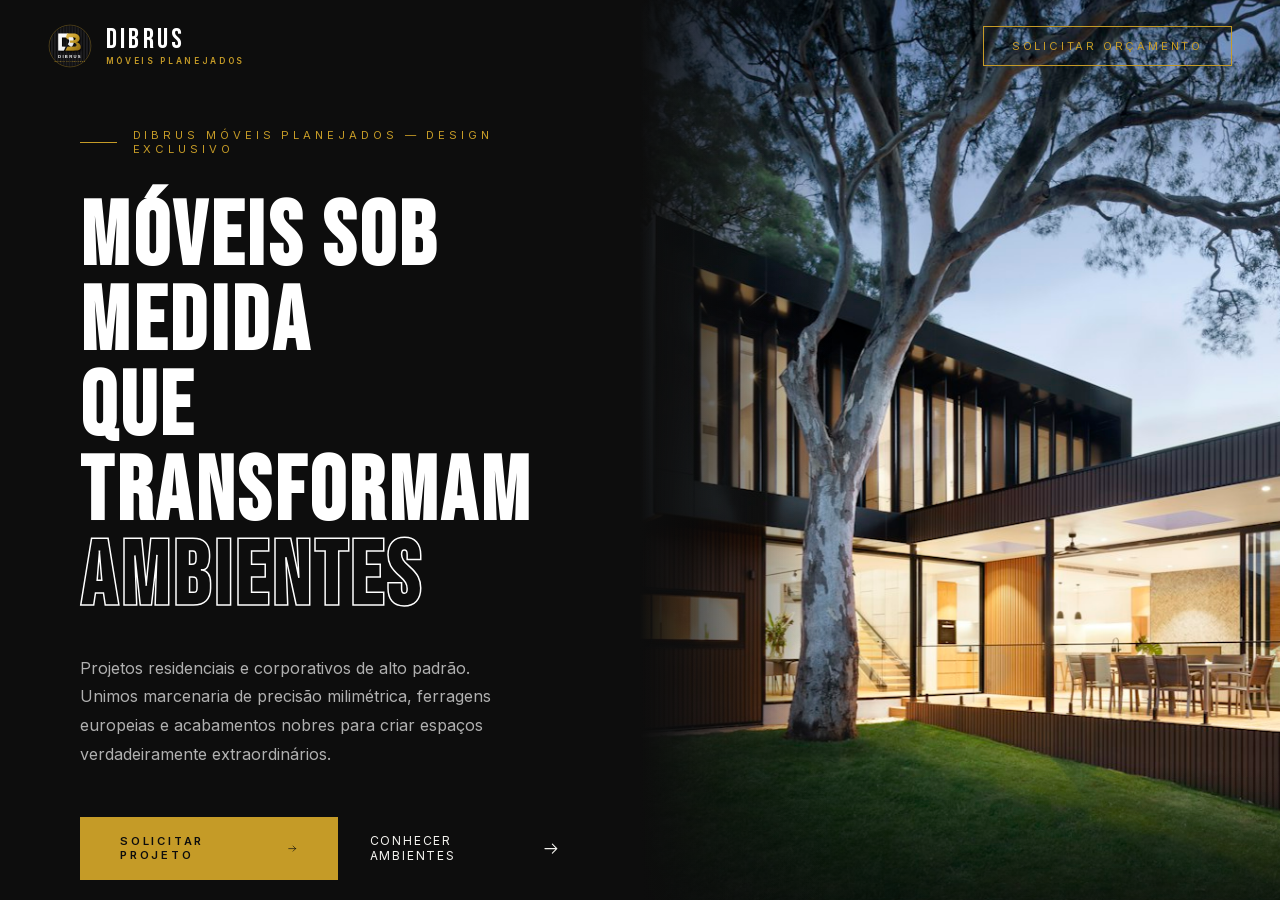
==== commit 56bcfe13: "Remove links Overview e Components da navbar" ====
--- a/index.html
+++ b/index.html
@@ -212,10 +212,6 @@
 <span class="nav-logo-sub">Móveis Planejados</span>
 </span>
 </a>
-<ul class="nav-links">
-<li><a class="ds-link" id="nav-overview" href="#overview">Overview</a></li>
-<li><a class="ds-link" id="nav-components" href="#components">Components</a></li>
-</ul>
 <a class="nav-cta" href="#overview" data-ds-goto="booking">Solicitar Orçamento</a>
 </nav>
 
